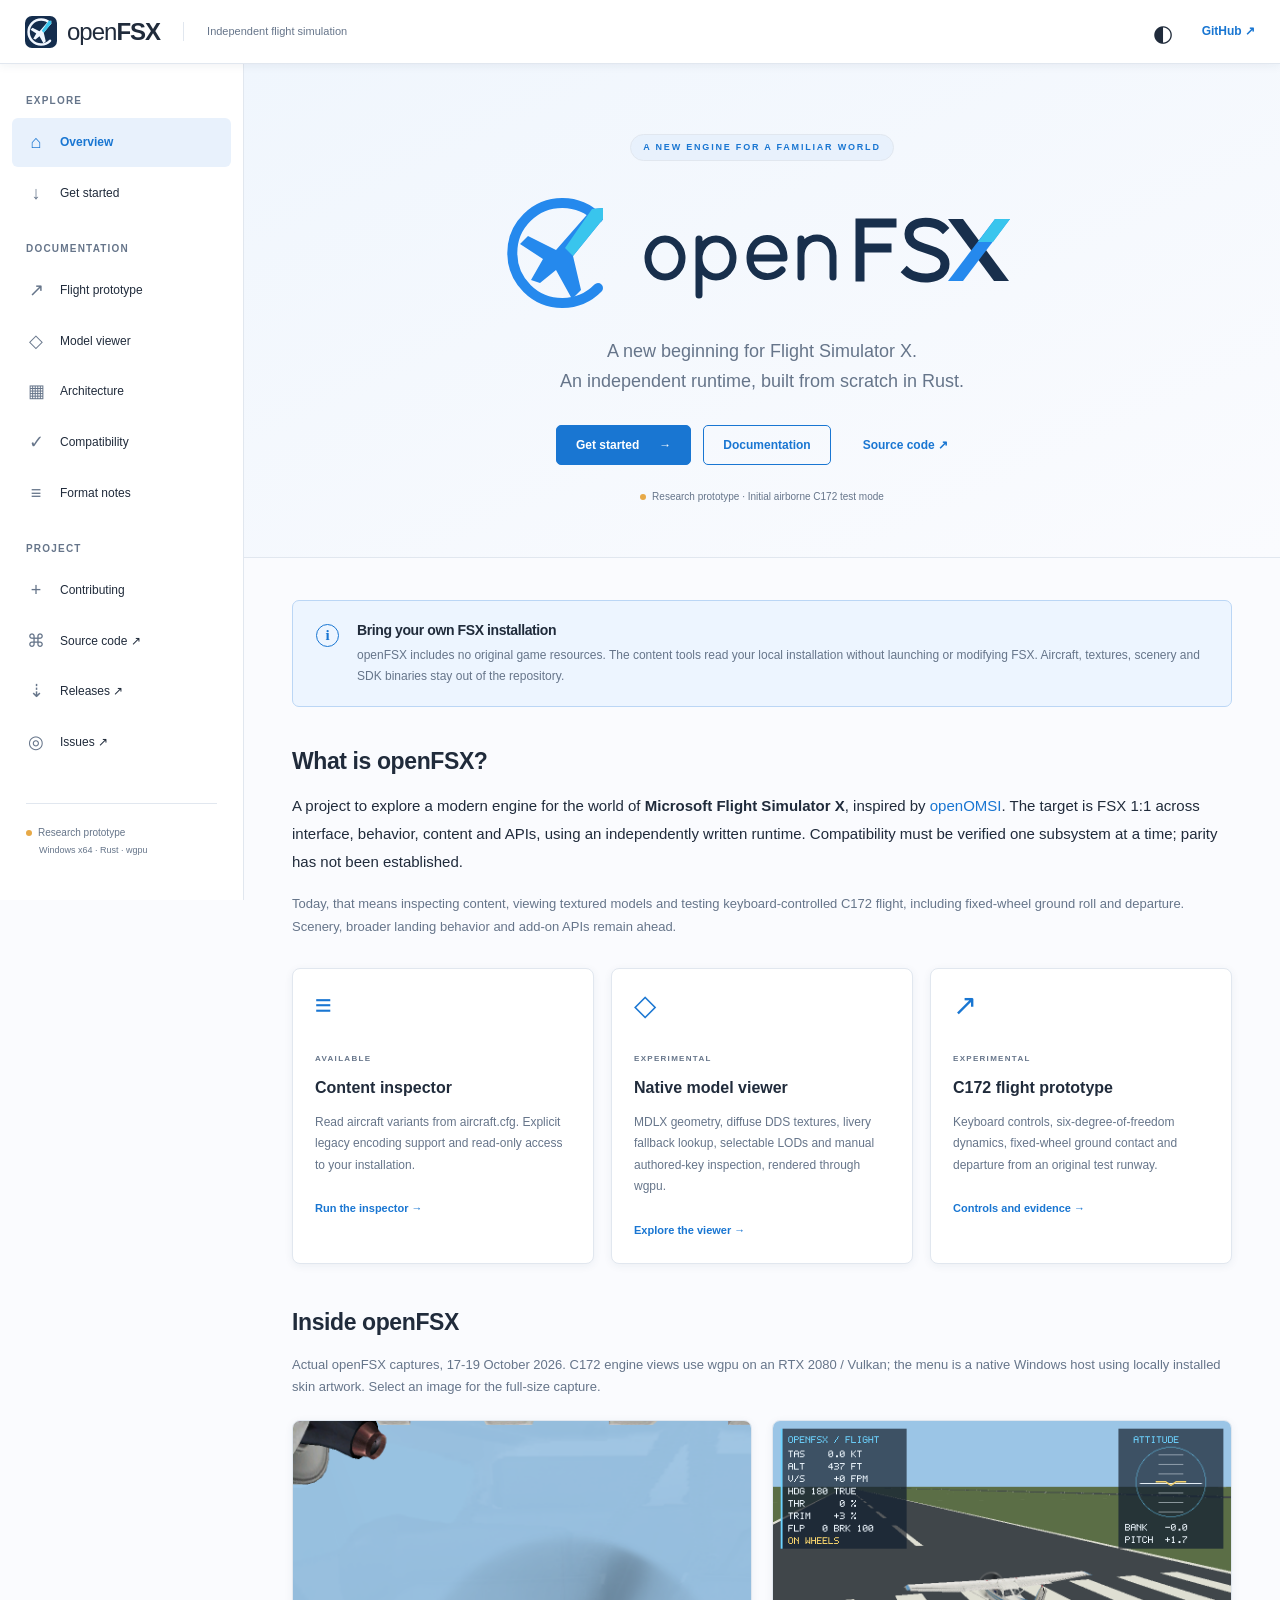
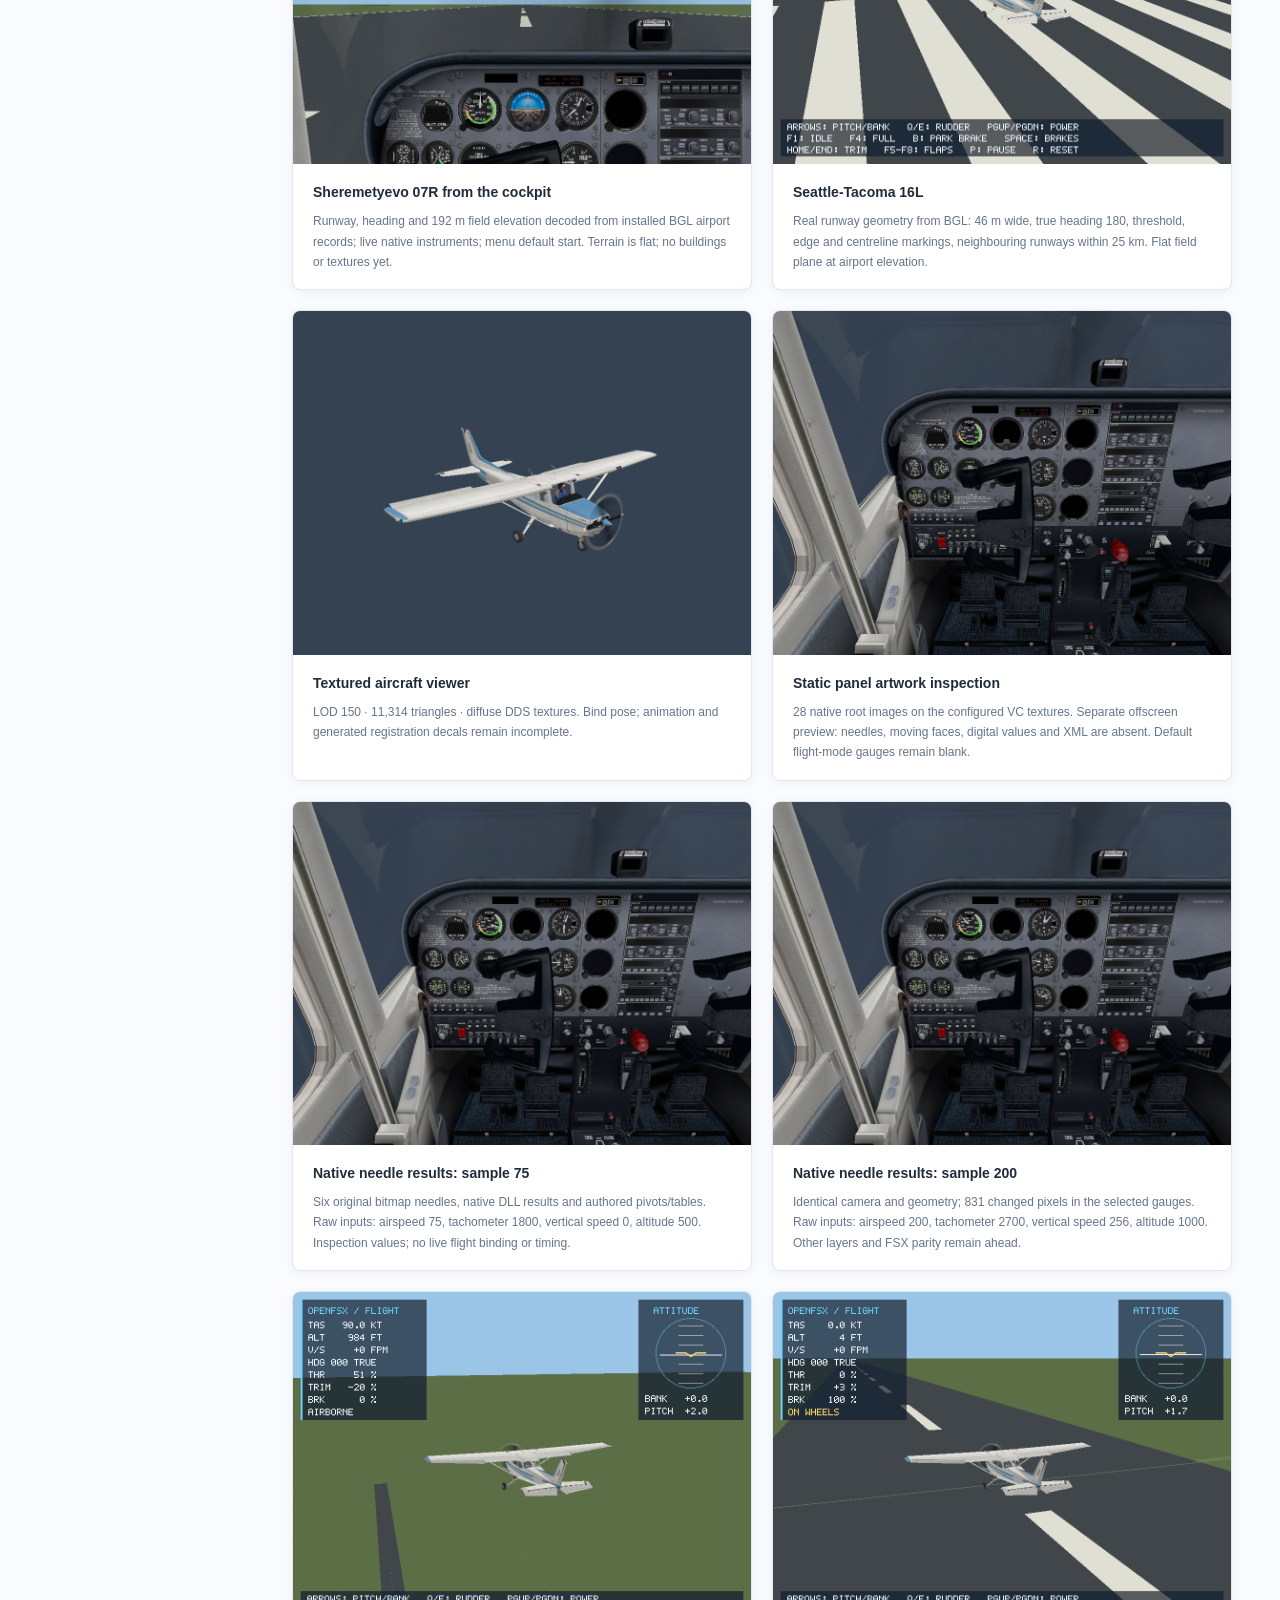
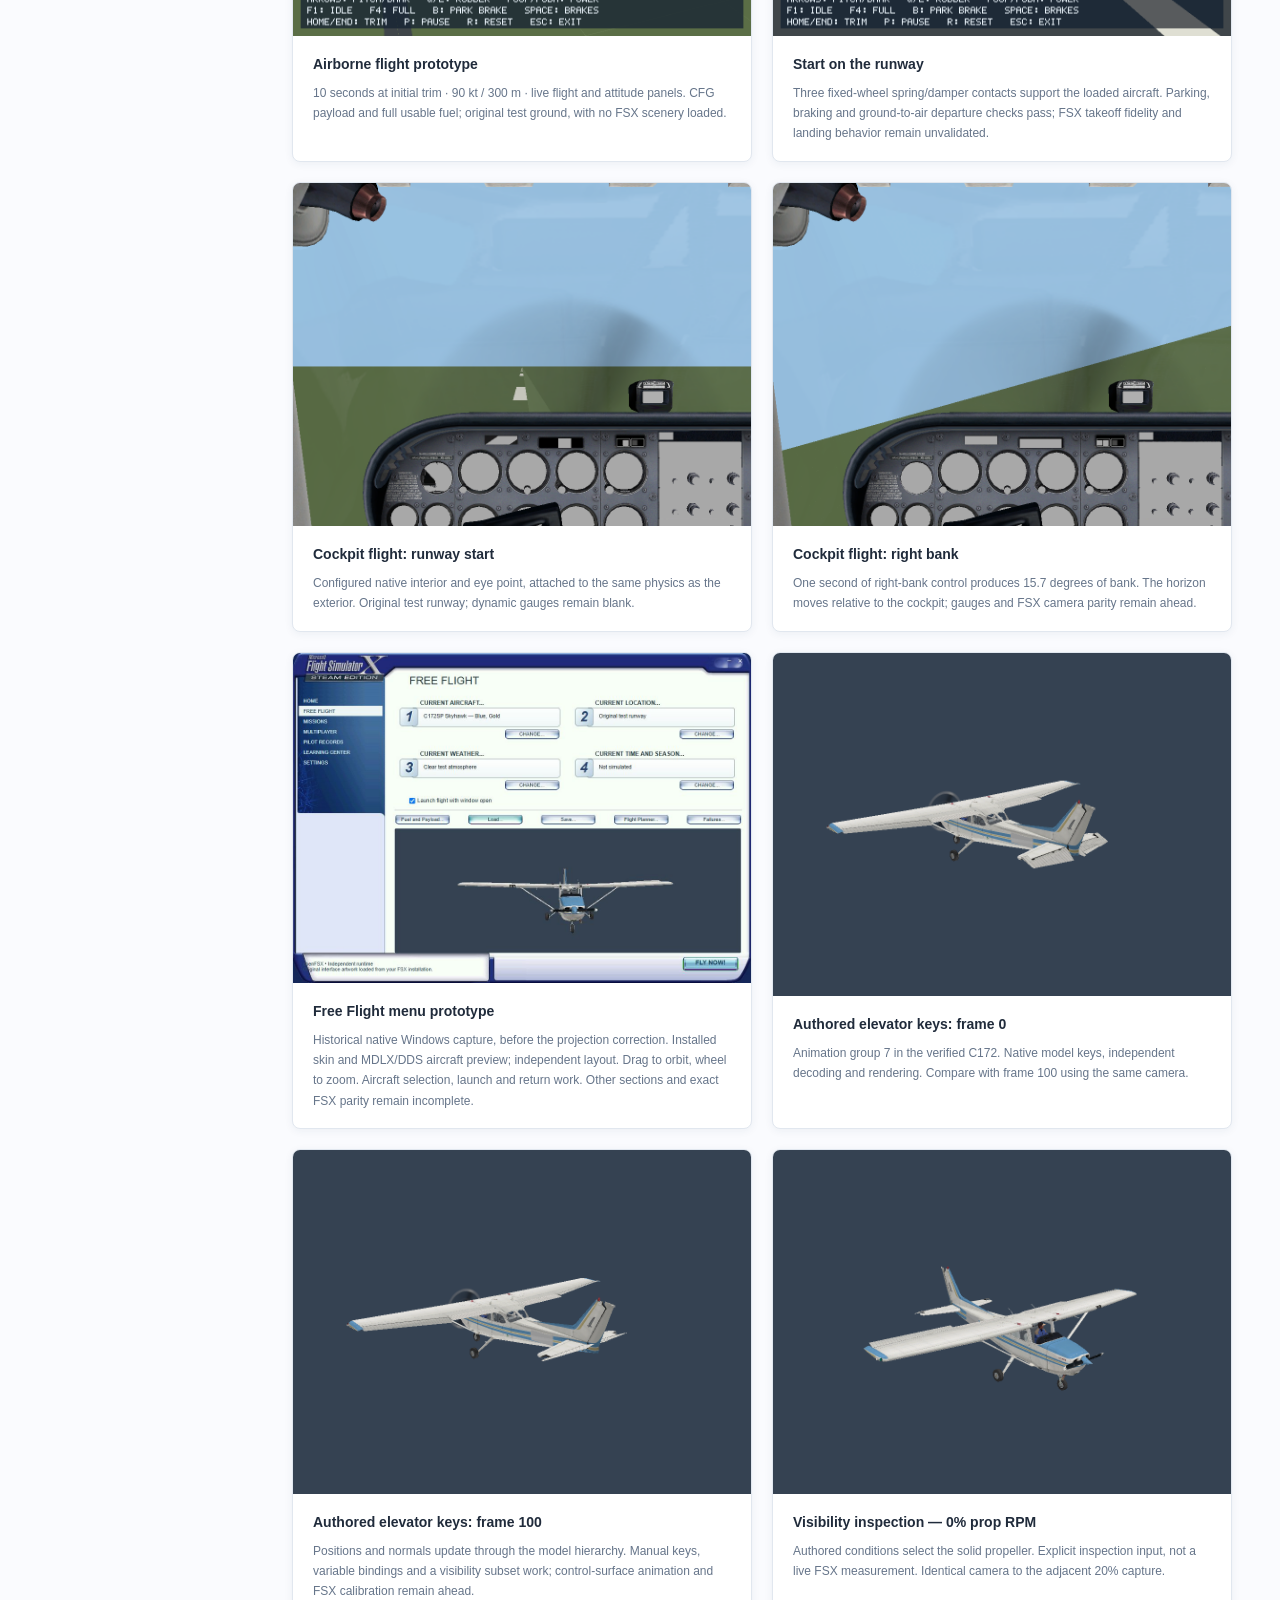
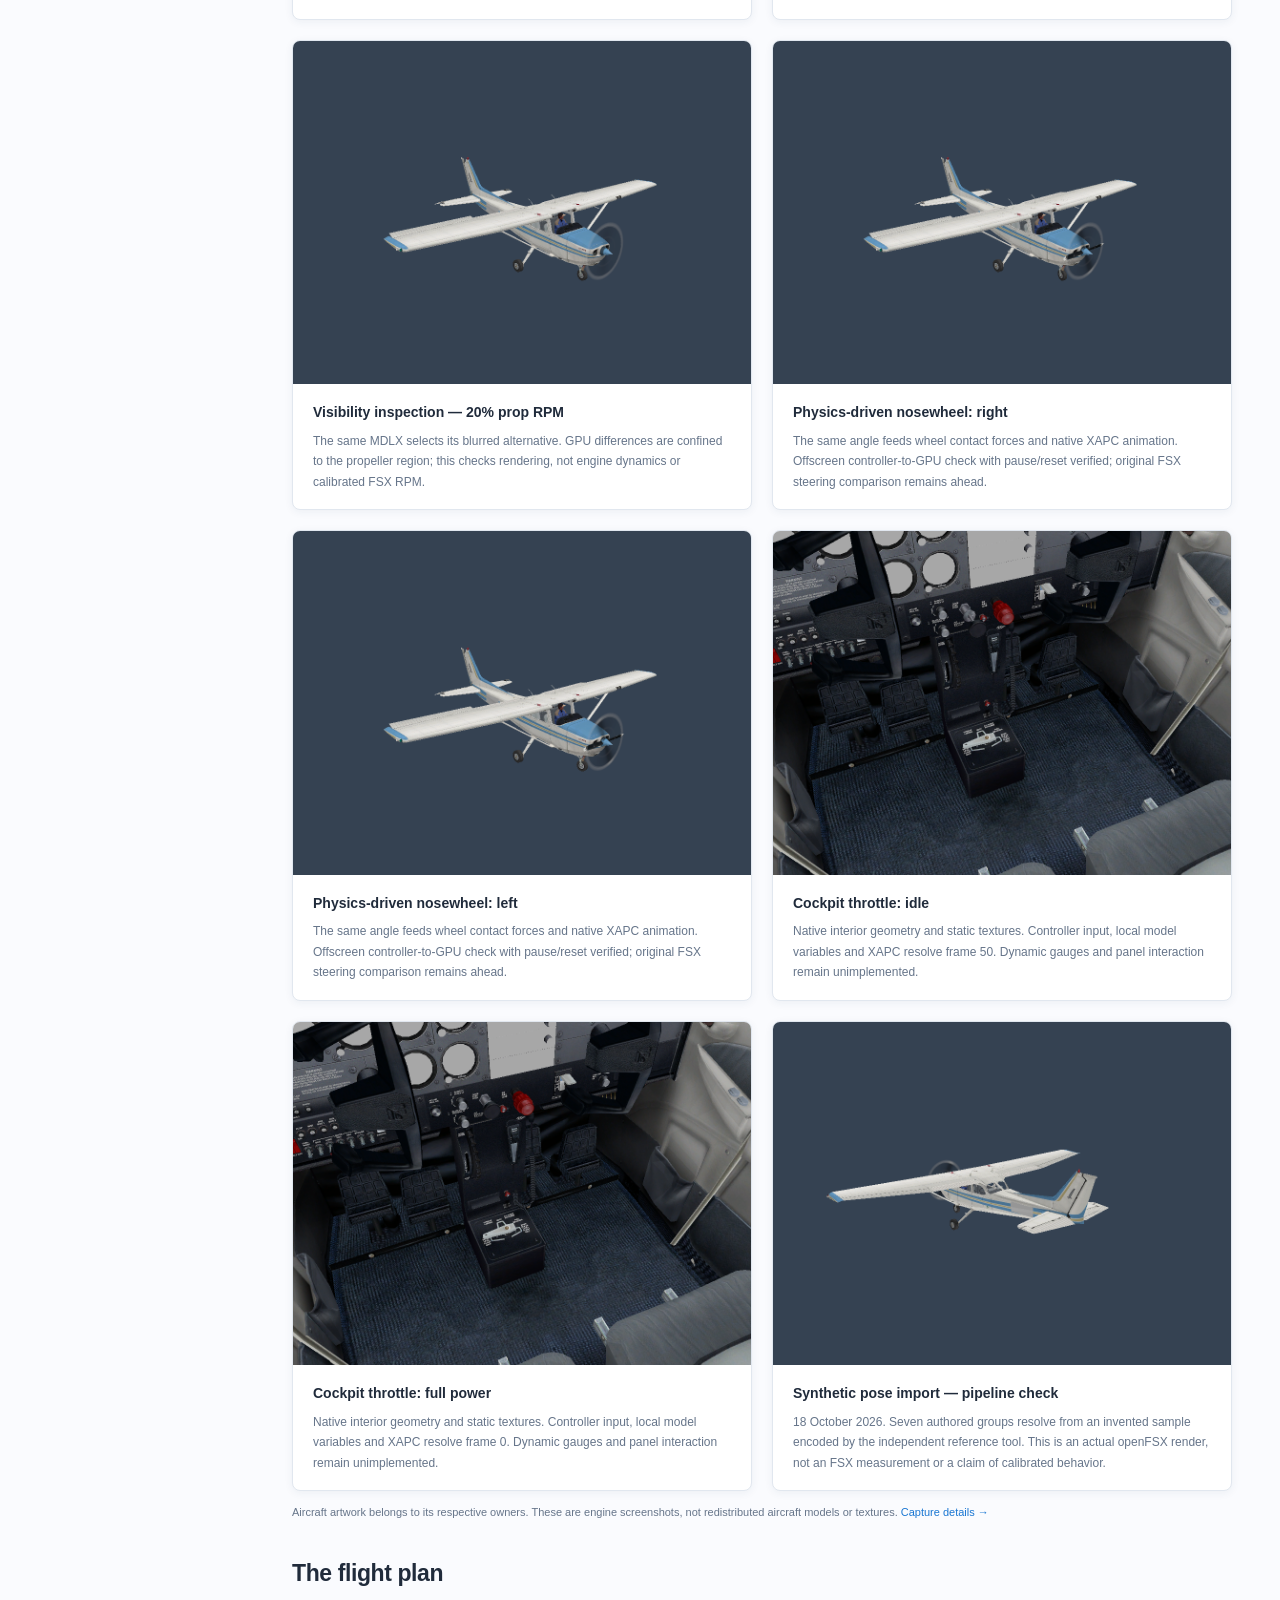
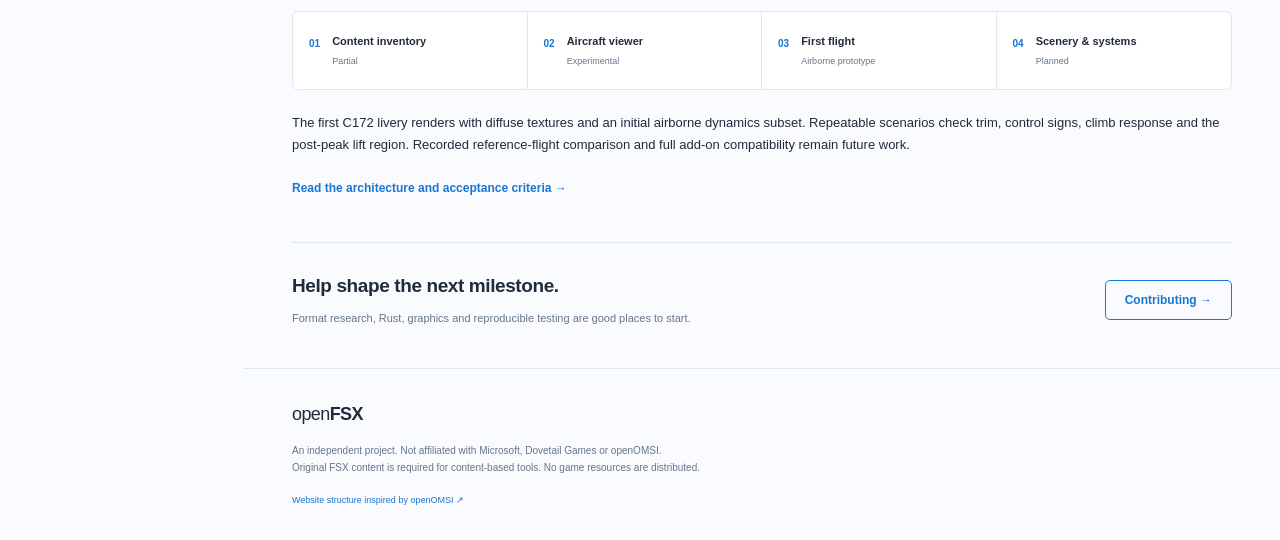
==== site/index.html @ 7a838d12 "Add real-airport start screenshots to the site Co-Authored-By: Claude Opus 5.5 <noreply@anthropic.co" ====
<!doctype html>
<html lang="en">
<head>
  <meta charset="utf-8">
  <meta name="viewport" content="width=device-width,initial-scale=1">
  <meta name="description" content="openFSX: an independent experimental runtime for Flight Simulator X content. Explore the tools, architecture and verified compatibility.">
  <meta name="color-scheme" content="light dark">
  <meta name="theme-color" content="#1976d2">
  <title>openFSX</title>
  <link rel="icon" href="favicon.svg" type="image/svg+xml">
  <link rel="stylesheet" href="styles.css">
  <script src="docs.js" defer></script>
  <script src="app.js" defer></script>
</head>
<body>
<a class="skip" href="#main">Skip to content</a>
<header class="appbar">
  <button class="icon-button menu-button" id="menu-button" type="button" aria-label="Open navigation" aria-controls="drawer" aria-expanded="false">☰</button>
  <a class="brand" href="#/" aria-label="openFSX home"><img src="favicon.svg" width="32" height="32" alt="">open<strong>FSX</strong></a>
  <span class="header-note">Independent flight simulation</span>
  <div class="header-actions"><button class="icon-button" type="button" id="theme-button" aria-label="Theme: system. Activate to change." title="Change theme">◐</button><a class="header-source" href="https://github.com/openFSX-project/openFSX">GitHub ↗</a></div>
</header>
<nav class="drawer" id="drawer" aria-label="Project navigation">
  <p class="nav-label">Explore</p>
  <a href="#/" data-route="/"><span aria-hidden="true">⌂</span>Overview</a>
  <a href="#/download" data-route="/download"><span aria-hidden="true">↓</span>Get started</a>
  <p class="nav-label">Documentation</p>
  <a href="#/docs/FLIGHT" data-route="/docs/FLIGHT"><span aria-hidden="true">↗</span>Flight prototype</a>
  <a href="#/docs/VIEWER" data-route="/docs/VIEWER"><span aria-hidden="true">◇</span>Model viewer</a>
  <a href="#/docs/ARCHITECTURE" data-route="/docs/ARCHITECTURE"><span aria-hidden="true">▦</span>Architecture</a>
  <a href="#/docs/COMPATIBILITY" data-route="/docs/COMPATIBILITY"><span aria-hidden="true">✓</span>Compatibility</a>
  <a href="#/docs/FORMATS" data-route="/docs/FORMATS"><span aria-hidden="true">≡</span>Format notes</a>
  <p class="nav-label">Project</p>
  <a href="#/docs/CONTRIBUTING" data-route="/docs/CONTRIBUTING"><span aria-hidden="true">+</span>Contributing</a>
  <a href="https://github.com/openFSX-project/openFSX"><span aria-hidden="true">⌘</span>Source code ↗</a>
  <a href="https://github.com/openFSX-project/openFSX/releases"><span aria-hidden="true">⇣</span>Releases ↗</a>
  <a href="https://github.com/openFSX-project/openFSX/issues"><span aria-hidden="true">◎</span>Issues ↗</a>
  <div class="nav-bottom"><span class="status-dot"></span>Research prototype<br><small>Windows x64 · Rust · wgpu</small></div>
</nav>
<button class="scrim" id="scrim" type="button" aria-label="Close navigation" hidden></button>
<main id="main" tabindex="-1">
  <section class="route" id="overview" data-page="/">
    <div class="hero">
      <span class="pill">A NEW ENGINE FOR A FAMILIAR WORLD</span>
      <h1 class="hero-logo" aria-label="openFSX"><img class="logo-light" src="assets/brand/openfsx-light.svg" width="528" height="128" alt=""><img class="logo-dark" src="assets/brand/openfsx-dark.svg" width="528" height="128" alt=""></h1>
      <p>A new beginning for Flight Simulator X.<br>An independent runtime, built from scratch in Rust.</p>
      <div class="hero-actions"><a class="button" href="#/download">Get started <span aria-hidden="true">→</span></a><a class="button outlined" href="#/docs/ARCHITECTURE">Documentation</a><a class="button text-button" href="https://github.com/openFSX-project/openFSX">Source code ↗</a></div>
      <div class="hero-status"><span class="status-dot"></span>Research prototype · Initial airborne C172 test mode</div>
    </div>
    <div class="content">
      <aside class="notice"><span class="notice-icon" aria-hidden="true">i</span><div><h2>Bring your own FSX installation</h2><p>openFSX includes no original game resources. The content tools read your local installation without launching or modifying FSX. Aircraft, textures, scenery and SDK binaries stay out of the repository.</p></div></aside>
      <h2 class="section-title">What is openFSX?</h2>
      <p class="lead">A project to explore a modern engine for the world of <strong>Microsoft Flight Simulator X</strong>, inspired by <a href="https://github.com/openOMSI-org/openOMSI">openOMSI</a>. The target is FSX 1:1 across interface, behavior, content and APIs, using an independently written runtime. Compatibility must be verified one subsystem at a time; parity has not been established.</p>
      <p class="muted">Today, that means inspecting content, viewing textured models and testing keyboard-controlled C172 flight, including fixed-wheel ground roll and departure. Scenery, broader landing behavior and add-on APIs remain ahead.</p>
      <div class="feature-grid">
        <article class="card"><span class="feature-icon" aria-hidden="true">≡</span><span class="label">AVAILABLE</span><h3>Content inspector</h3><p>Read aircraft variants from aircraft.cfg. Explicit legacy encoding support and read-only access to your installation.</p><a href="#/download">Run the inspector →</a></article>
        <article class="card"><span class="feature-icon" aria-hidden="true">◇</span><span class="label">EXPERIMENTAL</span><h3>Native model viewer</h3><p>MDLX geometry, diffuse DDS textures, livery fallback lookup, selectable LODs and manual authored-key inspection, rendered through wgpu.</p><a href="#/docs/VIEWER">Explore the viewer →</a></article>
        <article class="card"><span class="feature-icon" aria-hidden="true">↗</span><span class="label">EXPERIMENTAL</span><h3>C172 flight prototype</h3><p>Keyboard controls, six-degree-of-freedom dynamics, fixed-wheel ground contact and departure from an original test runway.</p><a href="#/docs/FLIGHT">Controls and evidence →</a></article>
      </div>
      <section class="screenshots" aria-labelledby="screenshots-title">
        <h2 class="section-title" id="screenshots-title">Inside openFSX</h2>
        <p class="muted">Actual openFSX captures, 17-19 October 2026. C172 engine views use wgpu on an RTX 2080 / Vulkan; the menu is a native Windows host using locally installed skin artwork. Select an image for the full-size capture.</p>
        <div class="screenshot-grid">
          <figure><a href="assets/screenshots/uuee-cockpit.png" target="_blank" rel="noopener" aria-label="Open full-size Sheremetyevo cockpit start"><img src="assets/screenshots/uuee-cockpit.png" width="960" height="720" loading="lazy" decoding="async" alt="C172 virtual cockpit with live airspeed, attitude and altimeter instruments, lined up on Sheremetyevo runway 07R decoded from the installed scenery."></a><figcaption><strong>Sheremetyevo 07R from the cockpit</strong><span>Runway, heading and 192 m field elevation decoded from installed BGL airport records; live native instruments; menu default start. Terrain is flat; no buildings or textures yet.</span></figcaption></figure>
          <figure><a href="assets/screenshots/ksea-runway.png" target="_blank" rel="noopener" aria-label="Open full-size Seattle-Tacoma runway start"><img src="assets/screenshots/ksea-runway.png" width="960" height="720" loading="lazy" decoding="async" alt="C172 on the threshold of Seattle-Tacoma runway 16L with threshold bars, centreline and the parallel runway, flight panel showing heading 180."></a><figcaption><strong>Seattle-Tacoma 16L</strong><span>Real runway geometry from BGL: 46 m wide, true heading 180, threshold, edge and centreline markings, neighbouring runways within 25 km. Flat field plane at airport elevation.</span></figcaption></figure>
          <figure><a href="assets/screenshots/c172-viewer.png" target="_blank" rel="noopener" aria-label="Open full-size C172 model viewer screenshot"><img src="assets/screenshots/c172-viewer.png" width="960" height="720" loading="lazy" decoding="async" alt="Blue and gold C172 viewed from a front quarter against the openFSX model viewer's slate background."></a><figcaption><strong>Textured aircraft viewer</strong><span>LOD 150 · 11,314 triangles · diffuse DDS textures. Bind pose; animation and generated registration decals remain incomplete.</span></figcaption></figure>
          <figure><a href="assets/screenshots/c172-panel-static-artwork.png" target="_blank" rel="noopener" aria-label="Open full-size static C172 panel artwork inspection"><img src="assets/screenshots/c172-panel-static-artwork.png" width="960" height="720" loading="lazy" decoding="async" alt="C172 interior with native instrument scales and radio artwork rendered by openFSX; needles, moving faces and digital values are absent."></a><figcaption><strong>Static panel artwork inspection</strong><span>28 native root images on the configured VC textures. Separate offscreen preview: needles, moving faces, digital values and XML are absent. Default flight-mode gauges remain blank.</span></figcaption></figure>
          <figure><a href="assets/screenshots/c172-native-needle-75.png" target="_blank" rel="noopener" aria-label="Open full-size native needle sample 75"><img src="assets/screenshots/c172-native-needle-75.png" width="960" height="720" loading="lazy" decoding="async" alt="C172 instrument needles rendered from recorded native callback results, with raw airspeed input 75 and altimeter input 500."></a><figcaption><strong>Native needle results: sample 75</strong><span>Six original bitmap needles, native DLL results and authored pivots/tables. Raw inputs: airspeed 75, tachometer 1800, vertical speed 0, altitude 500. Inspection values; no live flight binding or timing.</span></figcaption></figure>
          <figure><a href="assets/screenshots/c172-native-needle-200.png" target="_blank" rel="noopener" aria-label="Open full-size native needle sample 200"><img src="assets/screenshots/c172-native-needle-200.png" width="960" height="720" loading="lazy" decoding="async" alt="The same C172 camera with needles changed by native callback results, using raw airspeed input 200 and altimeter input 1000."></a><figcaption><strong>Native needle results: sample 200</strong><span>Identical camera and geometry; 831 changed pixels in the selected gauges. Raw inputs: airspeed 200, tachometer 2700, vertical speed 256, altitude 1000. Other layers and FSX parity remain ahead.</span></figcaption></figure>
          <figure><a href="assets/screenshots/c172-flight.png" target="_blank" rel="noopener" aria-label="Open full-size C172 airborne prototype screenshot"><img src="assets/screenshots/c172-flight.png" width="960" height="720" loading="lazy" decoding="async" alt="C172 above the openFSX test runway with live speed, height, vertical speed and attitude panels drawn by the engine."></a><figcaption><strong>Airborne flight prototype</strong><span>10 seconds at initial trim · 90 kt / 300 m · live flight and attitude panels. CFG payload and full usable fuel; original test ground, with no FSX scenery loaded.</span></figcaption></figure>
          <figure><a href="assets/screenshots/c172-ground.png" target="_blank" rel="noopener" aria-label="Open full-size C172 runway-start screenshot"><img src="assets/screenshots/c172-ground.png" width="960" height="720" loading="lazy" decoding="async" alt="C172 resting on the original openFSX test runway, with ON WHEELS status, zero throttle and full brakes on the live panel."></a><figcaption><strong>Start on the runway</strong><span>Three fixed-wheel spring/damper contacts support the loaded aircraft. Parking, braking and ground-to-air departure checks pass; FSX takeoff fidelity and landing behavior remain unvalidated.</span></figcaption></figure>
          <figure><a href="assets/screenshots/c172-cockpit-ground.png" target="_blank" rel="noopener" aria-label="Open full-size cockpit flight: runway start"><img src="assets/screenshots/c172-cockpit-ground.png" width="960" height="720" loading="lazy" decoding="async" alt="C172 cockpit rendered by openFSX with blank gauges and the original test world visible through the windshield, cockpit flight: runway start."></a><figcaption><strong>Cockpit flight: runway start</strong><span>Configured native interior and eye point, attached to the same physics as the exterior. Original test runway; dynamic gauges remain blank.</span></figcaption></figure>
          <figure><a href="assets/screenshots/c172-cockpit-bank-right.png" target="_blank" rel="noopener" aria-label="Open full-size cockpit flight: right bank"><img src="assets/screenshots/c172-cockpit-bank-right.png" width="960" height="720" loading="lazy" decoding="async" alt="C172 cockpit rendered by openFSX with blank gauges and the original test world visible through the windshield, cockpit flight: right bank."></a><figcaption><strong>Cockpit flight: right bank</strong><span>One second of right-bank control produces 15.7 degrees of bank. The horizon moves relative to the cockpit; gauges and FSX camera parity remain ahead.</span></figcaption></figure>
          <figure><a href="assets/screenshots/free-flight-menu.png" target="_blank" rel="noopener" aria-label="Open full-size Free Flight menu screenshot"><img src="assets/screenshots/free-flight-menu.png" width="1024" height="738" loading="lazy" decoding="async" alt="Independent openFSX Free Flight menu using the installed FSX skin, with the C172 selected and FLY NOW button."></a><figcaption><strong>Free Flight menu prototype</strong><span>Historical native Windows capture, before the projection correction. Installed skin and MDLX/DDS aircraft preview; independent layout. Drag to orbit, wheel to zoom. Aircraft selection, launch and return work. Other sections and exact FSX parity remain incomplete.</span></figcaption></figure>
          <figure><a href="assets/screenshots/c172-elevator-0.png" target="_blank" rel="noopener" aria-label="Open full-size elevator animation frame zero"><img src="assets/screenshots/c172-elevator-0.png" width="960" height="720" loading="lazy" decoding="async" alt="C172 from the rear with its elevator at authored animation frame zero."></a><figcaption><strong>Authored elevator keys: frame 0</strong><span>Animation group 7 in the verified C172. Native model keys, independent decoding and rendering. Compare with frame 100 using the same camera.</span></figcaption></figure>
          <figure><a href="assets/screenshots/c172-elevator-100.png" target="_blank" rel="noopener" aria-label="Open full-size elevator animation frame one hundred"><img src="assets/screenshots/c172-elevator-100.png" width="960" height="720" loading="lazy" decoding="async" alt="The same rear camera with the C172 elevator at authored animation frame one hundred."></a><figcaption><strong>Authored elevator keys: frame 100</strong><span>Positions and normals update through the model hierarchy. Manual keys, variable bindings and a visibility subset work; control-surface animation and FSX calibration remain ahead.</span></figcaption></figure>
          <figure><a href="assets/screenshots/c172-visibility-stopped.png" target="_blank" rel="noopener" aria-label="Open full-size stopped propeller visibility inspection"><img src="assets/screenshots/c172-visibility-stopped.png" width="960" height="720" loading="lazy" decoding="async" alt="C172 native visibility inspection at explicit zero propeller RPM percent, showing the solid propeller blades."></a><figcaption><strong>Visibility inspection — 0% prop RPM</strong><span>Authored conditions select the solid propeller. Explicit inspection input, not a live FSX measurement. Identical camera to the adjacent 20% capture.</span></figcaption></figure>
          <figure><a href="assets/screenshots/c172-visibility-fast.png" target="_blank" rel="noopener" aria-label="Open full-size blurred propeller visibility inspection"><img src="assets/screenshots/c172-visibility-fast.png" width="960" height="720" loading="lazy" decoding="async" alt="C172 native visibility inspection at explicit 20 percent propeller RPM, showing the selected blurred propeller alternative."></a><figcaption><strong>Visibility inspection — 20% prop RPM</strong><span>The same MDLX selects its blurred alternative. GPU differences are confined to the propeller region; this checks rendering, not engine dynamics or calibrated FSX RPM.</span></figcaption></figure>
          <figure><a href="assets/screenshots/c172-flight-steer-right.png" target="_blank" rel="noopener" aria-label="Open full-size physics-driven C172 nose wheel turning right"><img src="assets/screenshots/c172-flight-steer-right.png" width="960" height="720" loading="lazy" decoding="async" alt="C172 nose wheel turning right from the shared flight controller, physical steering angle and native model animation."></a><figcaption><strong>Physics-driven nosewheel: right</strong><span>The same angle feeds wheel contact forces and native XAPC animation. Offscreen controller-to-GPU check with pause/reset verified; original FSX steering comparison remains ahead.</span></figcaption></figure>
          <figure><a href="assets/screenshots/c172-flight-steer-left.png" target="_blank" rel="noopener" aria-label="Open full-size physics-driven C172 nose wheel turning left"><img src="assets/screenshots/c172-flight-steer-left.png" width="960" height="720" loading="lazy" decoding="async" alt="C172 nose wheel turning left from the shared flight controller, physical steering angle and native model animation."></a><figcaption><strong>Physics-driven nosewheel: left</strong><span>The same angle feeds wheel contact forces and native XAPC animation. Offscreen controller-to-GPU check with pause/reset verified; original FSX steering comparison remains ahead.</span></figcaption></figure>
          <figure><a href="assets/screenshots/c172-cockpit-throttle-idle.png" target="_blank" rel="noopener" aria-label="Open full-size native C172 cockpit throttle at idle"><img src="assets/screenshots/c172-cockpit-throttle-idle.png" width="960" height="720" loading="lazy" decoding="async" alt="C172 cockpit geometry rendered by openFSX with the throttle at idle; instrument surfaces are blank."></a><figcaption><strong>Cockpit throttle: idle</strong><span>Native interior geometry and static textures. Controller input, local model variables and XAPC resolve frame 50. Dynamic gauges and panel interaction remain unimplemented.</span></figcaption></figure>
          <figure><a href="assets/screenshots/c172-cockpit-throttle-full-power.png" target="_blank" rel="noopener" aria-label="Open full-size native C172 cockpit throttle at full power"><img src="assets/screenshots/c172-cockpit-throttle-full-power.png" width="960" height="720" loading="lazy" decoding="async" alt="C172 cockpit geometry rendered by openFSX with the throttle at full power; instrument surfaces are blank."></a><figcaption><strong>Cockpit throttle: full power</strong><span>Native interior geometry and static textures. Controller input, local model variables and XAPC resolve frame 0. Dynamic gauges and panel interaction remain unimplemented.</span></figcaption></figure>
          <figure><a href="assets/screenshots/c172-reference-synthetic.png" target="_blank" rel="noopener" aria-label="Open full-size synthetic pose-import pipeline screenshot"><img src="assets/screenshots/c172-reference-synthetic.png" width="960" height="720" loading="lazy" decoding="async" alt="C172 rendered by openFSX with seven animation groups driven by an explicitly synthetic protocol sample."></a><figcaption><strong>Synthetic pose import — pipeline check</strong><span>18 October 2026. Seven authored groups resolve from an invented sample encoded by the independent reference tool. This is an actual openFSX render, not an FSX measurement or a claim of calibrated behavior.</span></figcaption></figure>
        </div>
        <p class="screenshot-credit">Aircraft artwork belongs to its respective owners. These are engine screenshots, not redistributed aircraft models or textures. <a href="https://github.com/openFSX-project/openFSX/tree/main/site/assets/screenshots">Capture details →</a></p>
      </section>
      <h2 class="section-title">The flight plan</h2>
      <div class="milestones"><div><b>01</b><span>Content inventory<small>Partial</small></span></div><div><b>02</b><span>Aircraft viewer<small>Experimental</small></span></div><div><b>03</b><span>First flight<small>Airborne prototype</small></span></div><div><b>04</b><span>Scenery &amp; systems<small>Planned</small></span></div></div>
      <p>The first C172 livery renders with diffuse textures and an initial airborne dynamics subset. Repeatable scenarios check trim, control signs, climb response and the post-peak lift region. Recorded reference-flight comparison and full add-on compatibility remain future work.</p>
      <a class="inline-link" href="#/docs/ARCHITECTURE">Read the architecture and acceptance criteria →</a>
      <div class="contribute-banner"><div><h2>Help shape the next milestone.</h2><p>Format research, Rust, graphics and reproducible testing are good places to start.</p></div><a class="button outlined" href="#/docs/CONTRIBUTING">Contributing →</a></div>
    </div>
  </section>
  <section class="route content" id="download" data-page="/download" hidden>
    <p class="breadcrumb">openFSX / Get started</p><h1>Get started</h1><p class="lead">Build the research tools from source.</p>
    <aside class="notice"><span class="notice-icon" aria-hidden="true">i</span><div><h2>No packaged simulator release yet</h2><p>Build the content tools, textured viewer and initial airborne flight mode from source with stable Rust and the Windows MSVC C++ build tools. Flight behavior is not validated against recorded FSX trajectories.</p></div></aside>
    <h2>1. Get the source</h2><pre><code>git clone https://github.com/openFSX-project/openFSX.git
cd openFSX</code></pre>
    <h2>2. Inspect your installation</h2><p>Replace the path with your own FSX folder. Use Windows-1252 only for files in that code page; omit the flag for ASCII/UTF-8.</p><pre><code>cargo run -- inspect "D:/Games/FSX" --windows-1252</code></pre>
    <h2>3. Open a model</h2><p>The native viewer requires current Vulkan or DirectX 12 drivers. This example selects the Blue/Gold C172 livery from your own installation.</p><pre><code>cargo run -p fsx-app --features viewer --bin openfsx-viewer -- "D:/Games/FSX/SimObjects/Airplanes/C172/model/cessna172sp.mdl" --lod 150 --texture-dir "D:/Games/FSX/SimObjects/Airplanes/C172/texture.1"</code></pre>
    <p>Drag to orbit, scroll to zoom, use arrow keys to rotate, press <kbd>R</kbd> to reset and <kbd>Esc</kbd> to close.</p>
    <p><a href="#/docs/VIEWER">Viewer controls and limitations →</a></p>
    <h2>4. Try the airborne prototype</h2><p>This mode takes an aircraft folder and resolves its model, livery and legacy AIR data. It starts at 90 kt and 300 m above a flat test surface.</p><pre><code>cargo run -p fsx-app --features viewer --bin openfsx-viewer -- "D:/Games/FSX/SimObjects/Airplanes/C172" --fly --variant 0 --windows-1252 --lod 150</code></pre>
    <p>Down/Up: pull/push · Left/Right: bank · Q/E: rudder · Page Up/Down: throttle · P: pause · R: reset. See the <a href="#/docs/FLIGHT">flight guide</a> for trim controls, tests and limitations.</p>
    <h2>5. Start on the test runway</h2><p>Add --ground to begin with fixed-wheel suspension settled and the parking brake applied.</p><pre><code>cargo run -p fsx-app --features viewer --bin openfsx-viewer -- "D:/Games/FSX/SimObjects/Airplanes/C172" --fly --ground --windows-1252 --lod 150</code></pre>
    <p>B: toggle parking brake · F4/F1: full/idle power · Space: hold wheel brakes · Q/E: rudder and nosewheel steering. R restores the selected start. Departure is experimental; sustained control and landing performance are not validated. Read the <a href="#/docs/FLIGHT">ground subset and observed results</a>.</p>
    <h2>6. Open the FSX-style menu</h2><p>Windows requires WebView2. The prototype reads your installed UI skin and aircraft resources. Its live 3D preview uses the shared renderer; drag to orbit and use the wheel to zoom. Select an aircraft and use FLY NOW! to start the experimental runway mode; Esc returns to the menu. Other sections remain unimplemented. Add --debug-hud to a direct flight command for experimental telemetry.</p><pre><code>cargo run -p fsx-app --features viewer --bin openfsx-viewer -- "D:/Games/FSX" --menu</code></pre>
    <h2>Verify a change</h2><pre><code>cargo test --workspace --locked
cargo fmt --all --check
cargo build --locked -p fsx-app --features viewer --bin openfsx-viewer
node scripts/build-site.mjs --check</code></pre>
    <p>Tests use original synthetic data. Your FSX files remain local and must not be committed.</p>
  </section>
  <article class="route content documentation" id="documentation" hidden></article>
  <section class="route content" id="not-found" hidden><h1>Page not found</h1><p>This documentation route does not exist.</p><a class="button" href="#/">Return to overview</a></section>
  <noscript><div class="content notice"><p>Enable JavaScript for documentation navigation and theme controls. You can also <a href="https://github.com/openFSX-project/openFSX/tree/main/docs">read the documentation on GitHub</a>.</p></div></noscript>
  <footer><span class="footer-brand">open<strong>FSX</strong></span><p>An independent project. Not affiliated with Microsoft, Dovetail Games or openOMSI.<br>Original FSX content is required for content-based tools. No game resources are distributed.</p><a href="https://openomsi.org">Website structure inspired by openOMSI ↗</a></footer>
</main>
<div class="toast" id="toast" role="status" hidden></div>
</body>
</html>
---- site/styles.css ----
:root{font-family:Inter,"Segoe UI",Arial,sans-serif;font-size:15px;line-height:1.7;color-scheme:light;--bg:#fafbfe;--surface:#fff;--text:#202b3b;--muted:#66758a;--line:#e1e7ef;--accent:#1976d2;--accent-bg:#e8f1fc;--hero:#f0f6fd;--notice:#edf5ff;--code:#f0f3f8;--shadow:0 2px 9px #203a5910}*{box-sizing:border-box}body{margin:0;background:var(--bg);color:var(--text)}[hidden]{display:none!important}a{color:var(--accent);text-decoration:none}a:hover{text-decoration:underline}button,a{-webkit-tap-highlight-color:transparent}button{font:inherit;cursor:pointer}a:focus-visible,button:focus-visible{outline:3px solid #61b1ff;outline-offset:4px}main:focus{outline:none}.appbar{height:64px;position:fixed;z-index:30;inset:0 0 auto;background:var(--surface);border-bottom:1px solid var(--line);display:flex;align-items:center;gap:23px;padding:0 25px;box-shadow:var(--shadow)}.brand{display:flex;align-items:center;color:var(--text);font-size:24px;letter-spacing:-1px;line-height:1;gap:0}.brand:hover{text-decoration:none}.brand img{margin-right:10px}.brand strong{font-weight:750}.header-note{border-left:1px solid var(--line);padding-left:23px;font-size:11px;color:var(--muted)}.header-actions{margin-left:auto;display:flex;align-items:center;gap:20px}.icon-button{border:0;background:transparent;color:var(--text);border-radius:50%;width:38px;height:38px;font-size:23px}.icon-button:hover{background:var(--accent-bg)}.header-source{font-size:12px;font-weight:600}.menu-button{display:none}.drawer{position:fixed;inset:64px auto 0 0;width:244px;background:var(--surface);border-right:1px solid var(--line);overflow-y:auto;padding:20px 12px;z-index:25;display:flex;flex-direction:column}.nav-label{font-size:10px;letter-spacing:1.2px;text-transform:uppercase;color:var(--muted);margin:22px 14px 8px;font-weight:650}.nav-label:first-child{margin-top:8px}.drawer>a{display:flex;align-items:center;gap:14px;color:var(--text);padding:9px 14px;font-size:12px;border-radius:6px;margin:1px 0}.drawer>a span{width:20px;color:var(--muted);font-size:18px;text-align:center}.drawer>a:hover{background:var(--code);text-decoration:none}.drawer>a[aria-current=page]{background:var(--accent-bg);color:var(--accent);font-weight:650}.drawer>a[aria-current=page] span{color:var(--accent)}.nav-bottom{margin:35px 14px 12px;padding-top:20px;border-top:1px solid var(--line);color:var(--muted);font-size:10px}.nav-bottom small{margin-left:13px;font-size:9px}.status-dot{display:inline-block;background:#e7a947;width:6px;height:6px;border-radius:50%;vertical-align:middle;margin-right:6px}main{margin-left:244px;padding-top:64px;min-height:100vh}.hero{padding:68px 28px 52px;text-align:center;background:linear-gradient(155deg,var(--hero),var(--bg));border-bottom:1px solid var(--line)}.pill{display:inline-block;color:var(--accent);font-size:9px;font-weight:700;letter-spacing:1.8px;background:var(--accent-bg);border:1px solid var(--line);border-radius:20px;padding:5px 12px}.hero h1{font-size:76px;letter-spacing:-5px;line-height:1.1;margin:25px 0 20px;font-weight:400}.hero h1 strong{font-weight:750}.flight-line{font-size:49px;color:var(--accent);display:inline-block;vertical-align:middle;margin-left:13px}.hero>p{font-size:18px;color:var(--muted);line-height:1.65;margin:0}.hero-actions{display:flex;justify-content:center;flex-wrap:wrap;gap:12px;margin:28px 0 23px}.button{background:var(--accent);color:white;border:1px solid var(--accent);border-radius:5px;padding:10px 19px;font-size:12px;font-weight:650;display:inline-flex;gap:20px;align-items:center;justify-content:center;line-height:1.5;transition:filter .15s}.button:hover{filter:brightness(.92);text-decoration:none}.outlined{background:transparent;color:var(--accent)}.text-button{background:transparent;border-color:transparent;color:var(--accent)}.hero-status{font-size:10px;color:var(--muted)}.content{max-width:1050px;margin:auto;padding:42px 48px 40px}.notice{display:flex;gap:18px;padding:20px 23px;border:1px solid #bbd6f5;border-radius:7px;background:var(--notice);margin:0 0 38px}.notice-icon{color:var(--accent);font-family:Georgia,serif;font-weight:bold;border:1.5px solid currentColor;width:23px;height:23px;line-height:21px;text-align:center;border-radius:50%;flex-shrink:0;margin-top:3px}.notice h2{font-size:14px;margin:0 0 5px}.notice p{margin:0;font-size:12px;color:var(--muted)}h1{font-size:36px;line-height:1.25;font-weight:650;letter-spacing:-1px;margin:6px 0 25px}h2{font-size:23px;letter-spacing:-.4px;line-height:1.4;font-weight:650;margin:35px 0 15px}h3{font-size:16px;line-height:1.4;font-weight:650;margin:14px 0 10px}p{margin:0 0 18px;font-size:13px}.section-title{margin-top:35px}.lead{font-size:15px;line-height:1.85}.muted{color:var(--muted)}.feature-grid{display:grid;grid-template-columns:repeat(3,1fr);gap:17px;margin:30px 0 42px}.card{border:1px solid var(--line);background:var(--surface);border-radius:8px;padding:22px;box-shadow:var(--shadow)}.feature-icon{display:block;font-size:29px;line-height:1;color:var(--accent);margin-bottom:23px}.label{font-size:8px;letter-spacing:1.3px;color:var(--muted);font-weight:700}.card h3{margin:9px 0 12px}.card p{font-size:12px;color:var(--muted);line-height:1.8}.card>a{font-size:11px;font-weight:650}.milestones{display:grid;grid-template-columns:repeat(4,1fr);border:1px solid var(--line);border-radius:6px;overflow:hidden;margin:22px 0;background:var(--surface)}.milestones>div{padding:20px 16px;border-right:1px solid var(--line);display:flex;gap:12px}.milestones>div:last-child{border:0}.milestones b{font-size:10px;color:var(--accent);margin-top:3px}.milestones span{font-size:11px;font-weight:600}.milestones small{display:block;font-size:9px;color:var(--muted);font-weight:400;margin-top:3px}.inline-link{font-size:12px;font-weight:650}.contribute-banner{margin-top:42px;border-top:1px solid var(--line);padding-top:30px;display:flex;align-items:center;gap:30px;justify-content:space-between}.contribute-banner h2{margin:0 0 10px;font-size:19px}.contribute-banner p{font-size:11px;color:var(--muted);margin:0}.contribute-banner .button{white-space:nowrap}.breadcrumb{font-size:10px;color:var(--muted);margin-bottom:22px}.documentation h1{margin-top:0}.documentation .table-wrap{overflow-x:auto;margin:25px 0}.documentation table{border-collapse:collapse;width:100%;font-size:12px;line-height:1.6;background:var(--surface)}th,td{text-align:left;padding:12px 15px;border:1px solid var(--line);vertical-align:top}th{background:var(--code);font-weight:600}ul,ol{padding-left:24px;font-size:13px}li{padding:4px 0}pre{position:relative;margin:20px 0 24px;background:var(--code);border:1px solid var(--line);border-radius:6px;padding:20px;overflow-x:auto;line-height:1.8;tab-size:4}code{font-family:Consolas,"Cascadia Code",monospace;font-size:12px}p code,li code,td code{background:var(--code);border-radius:3px;padding:2px 4px}pre code{font-size:11px;white-space:pre}.copy-button{position:absolute;top:6px;right:6px;background:var(--surface);border:1px solid var(--line);color:var(--muted);border-radius:4px;font-size:9px;padding:4px 8px}kbd{font-family:inherit;font-size:11px;border:1px solid var(--line);background:var(--surface);padding:2px 5px;border-radius:3px}.doc-source{border-bottom:1px solid var(--line);padding-bottom:20px;font-size:11px;margin-bottom:30px}footer{max-width:1050px;margin:0 auto;padding:30px 48px;border-top:1px solid var(--line);color:var(--muted)}.footer-brand{font-size:18px;color:var(--text);letter-spacing:-.6px}footer p{font-size:10px;margin:12px 0 9px}footer>a{font-size:9px}.scrim{position:fixed;inset:64px 0 0;background:#0006;z-index:24;border:0;border-radius:0}.toast{position:fixed;bottom:25px;left:50%;transform:translateX(-50%);background:var(--text);color:var(--surface);padding:10px 20px;font-size:12px;border-radius:5px;z-index:50}.skip{position:fixed;top:-100px;left:12px;z-index:50;background:var(--text);color:var(--surface);padding:10px}.skip:focus{top:8px}[data-theme=dark]{color-scheme:dark;--bg:#141820;--surface:#1b2029;--text:#e0e6f0;--muted:#9aa9bd;--line:#303b4a;--accent:#80bbff;--accent-bg:#20354c;--hero:#192b3f;--notice:#1a2b40;--code:#202733;--shadow:0 2px 9px #0002}[data-theme=dark] .button:not(.outlined):not(.text-button){color:#102339}[data-theme=dark] .notice{border-color:#365373}@media(min-width:1550px){.hero{padding-top:88px;padding-bottom:70px}.hero h1{font-size:88px}.content{padding-top:52px}}@media(max-width:1150px){.content{padding-left:30px;padding-right:30px}.feature-grid{gap:12px}.card{padding:18px}.milestones>div{padding:15px 10px;gap:7px}.header-note{display:none}}@media(max-width:900px){.drawer{transform:translateX(-100%);transition:transform .2s}.drawer.open{transform:translateX(0)}main{margin-left:0}.menu-button{display:block}.appbar{padding-left:15px;gap:14px}.hero{padding-top:45px}.content{max-width:850px}}@media(max-width:600px){.appbar{gap:10px;padding-right:18px}.brand{font-size:22px}.header-actions{gap:9px}.header-source{font-size:10px}.hero h1{font-size:63px;letter-spacing:-4px}.flight-line{font-size:38px;margin-left:9px}.hero>p{font-size:15px}.hero{padding:40px 22px 35px}.pill{font-size:7px;letter-spacing:1px}.hero-actions{gap:9px}.button{font-size:11px;padding:10px 13px;gap:10px}.hero-status{font-size:9px}.content{padding:28px 22px}.feature-grid{grid-template-columns:1fr;gap:14px}.card{padding:23px}.feature-icon{margin-bottom:15px}.milestones{grid-template-columns:1fr 1fr}.milestones>div:nth-child(2){border-right:0}.milestones>div:nth-child(-n+2){border-bottom:1px solid var(--line)}.notice{padding:17px;gap:13px}.notice p{font-size:11px}.contribute-banner{display:block}.contribute-banner .button{margin-top:20px}footer{padding:25px 22px}h1{font-size:31px}h2{font-size:21px}.documentation table{min-width:520px}pre{padding:35px 15px 15px}}@media(prefers-reduced-motion:reduce){*{transition:none!important}}

/* Original path-based wordmarks; retain an accessible page heading. */
.hero h1.hero-logo{margin:28px auto 20px;line-height:1;letter-spacing:normal;max-width:528px;width:100%}
.hero-logo img{display:block;width:100%;height:auto}
.hero-logo .logo-dark{display:none}
html[data-theme=dark] .hero-logo .logo-light{display:none}
html[data-theme=dark] .hero-logo .logo-dark{display:block}
@media(max-width:600px){.hero h1.hero-logo{max-width:360px;margin-top:25px}}
.screenshot-grid{display:grid;grid-template-columns:repeat(2,minmax(0,1fr));gap:20px;margin:22px 0 12px}
.screenshot-grid figure{margin:0;border:1px solid var(--line);border-radius:8px;overflow:hidden;background:var(--surface);box-shadow:var(--shadow)}
.screenshot-grid figure>a{display:block}
.screenshot-grid img{display:block;width:100%;height:auto;aspect-ratio:4/3}
.screenshot-grid figcaption{padding:17px 20px;font-size:12px;color:var(--muted)}
.screenshot-grid figcaption strong{display:block;font-size:14px;color:var(--text);margin-bottom:6px}
.screenshot-credit{font-size:11px;color:var(--muted)}
@media(max-width:700px){.screenshot-grid{grid-template-columns:1fr;gap:16px}}
@media(min-width:701px){.screenshot-grid figure:last-child:nth-child(odd){grid-column:1/-1;display:grid;grid-template-columns:minmax(0,1.25fr) minmax(0,1fr);align-items:center}}

.screenshot-grid img[src$="free-flight-menu.png"]{aspect-ratio:1024/738}
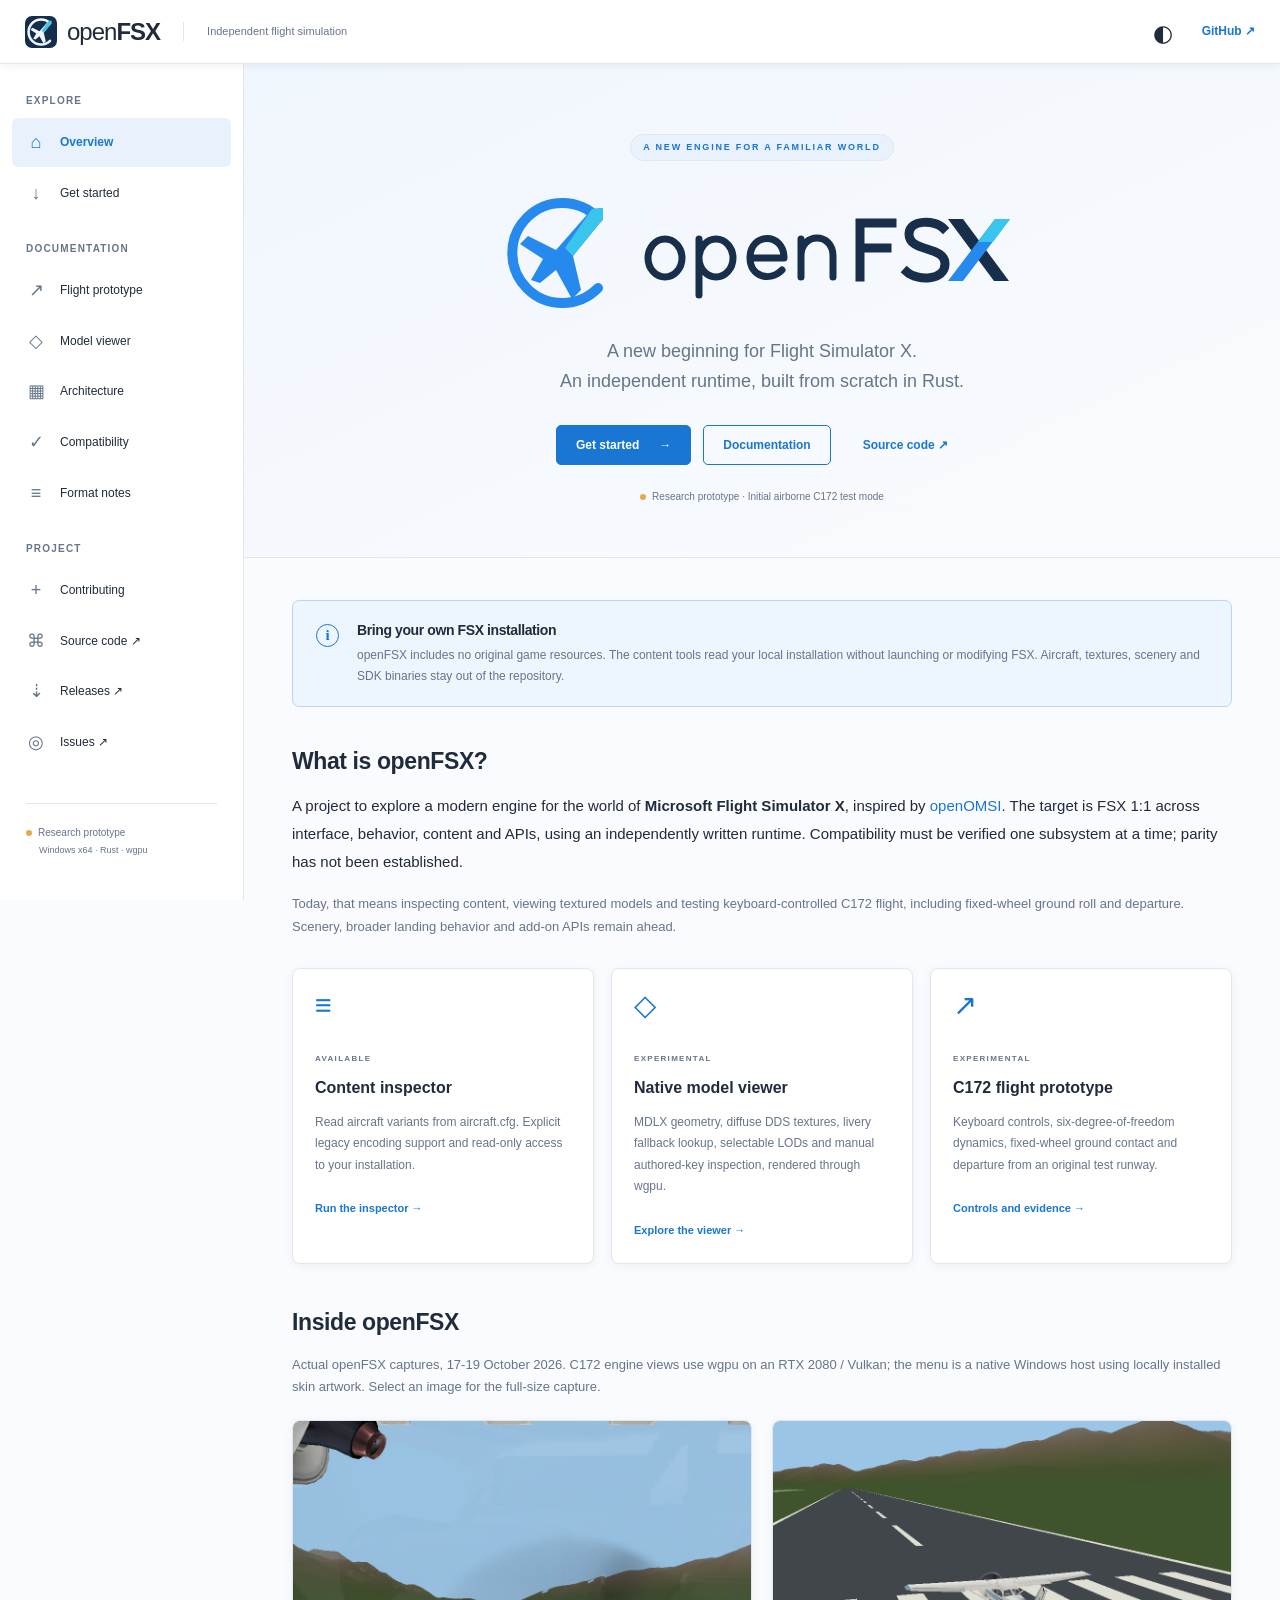
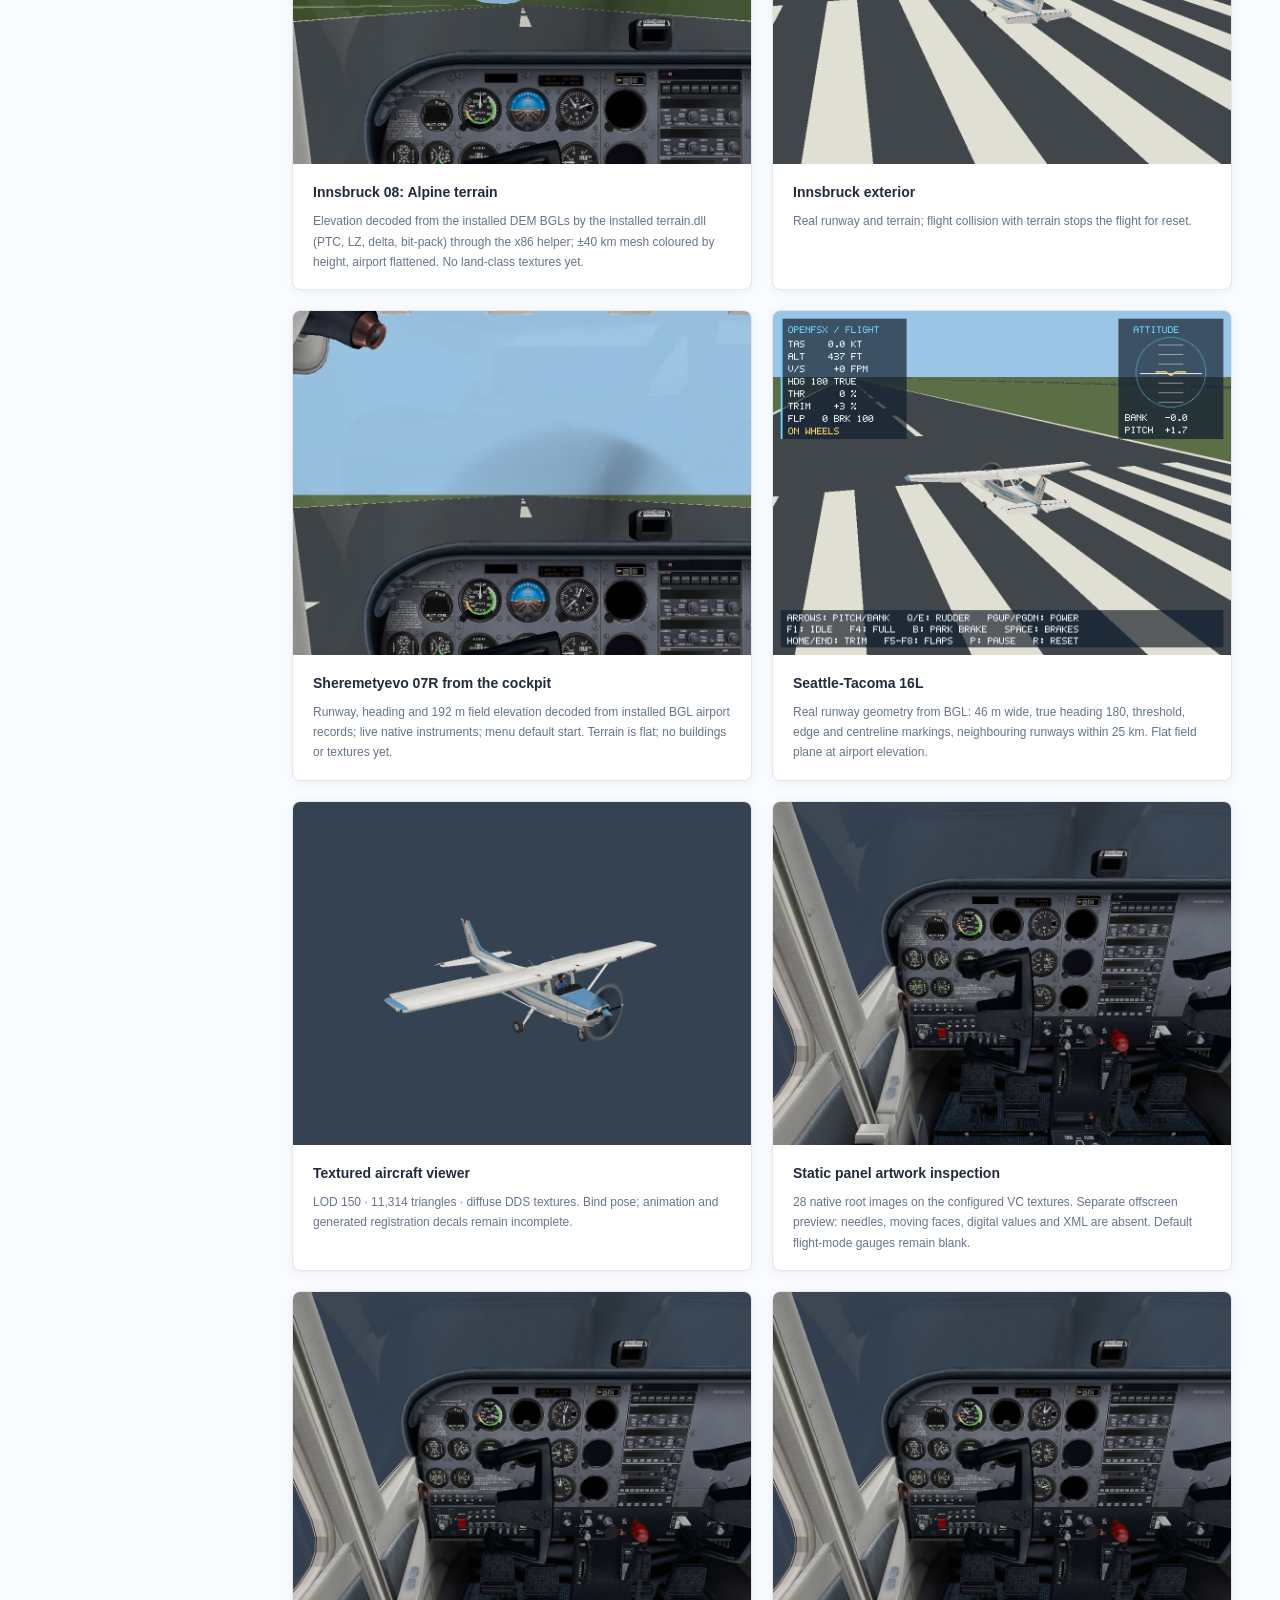
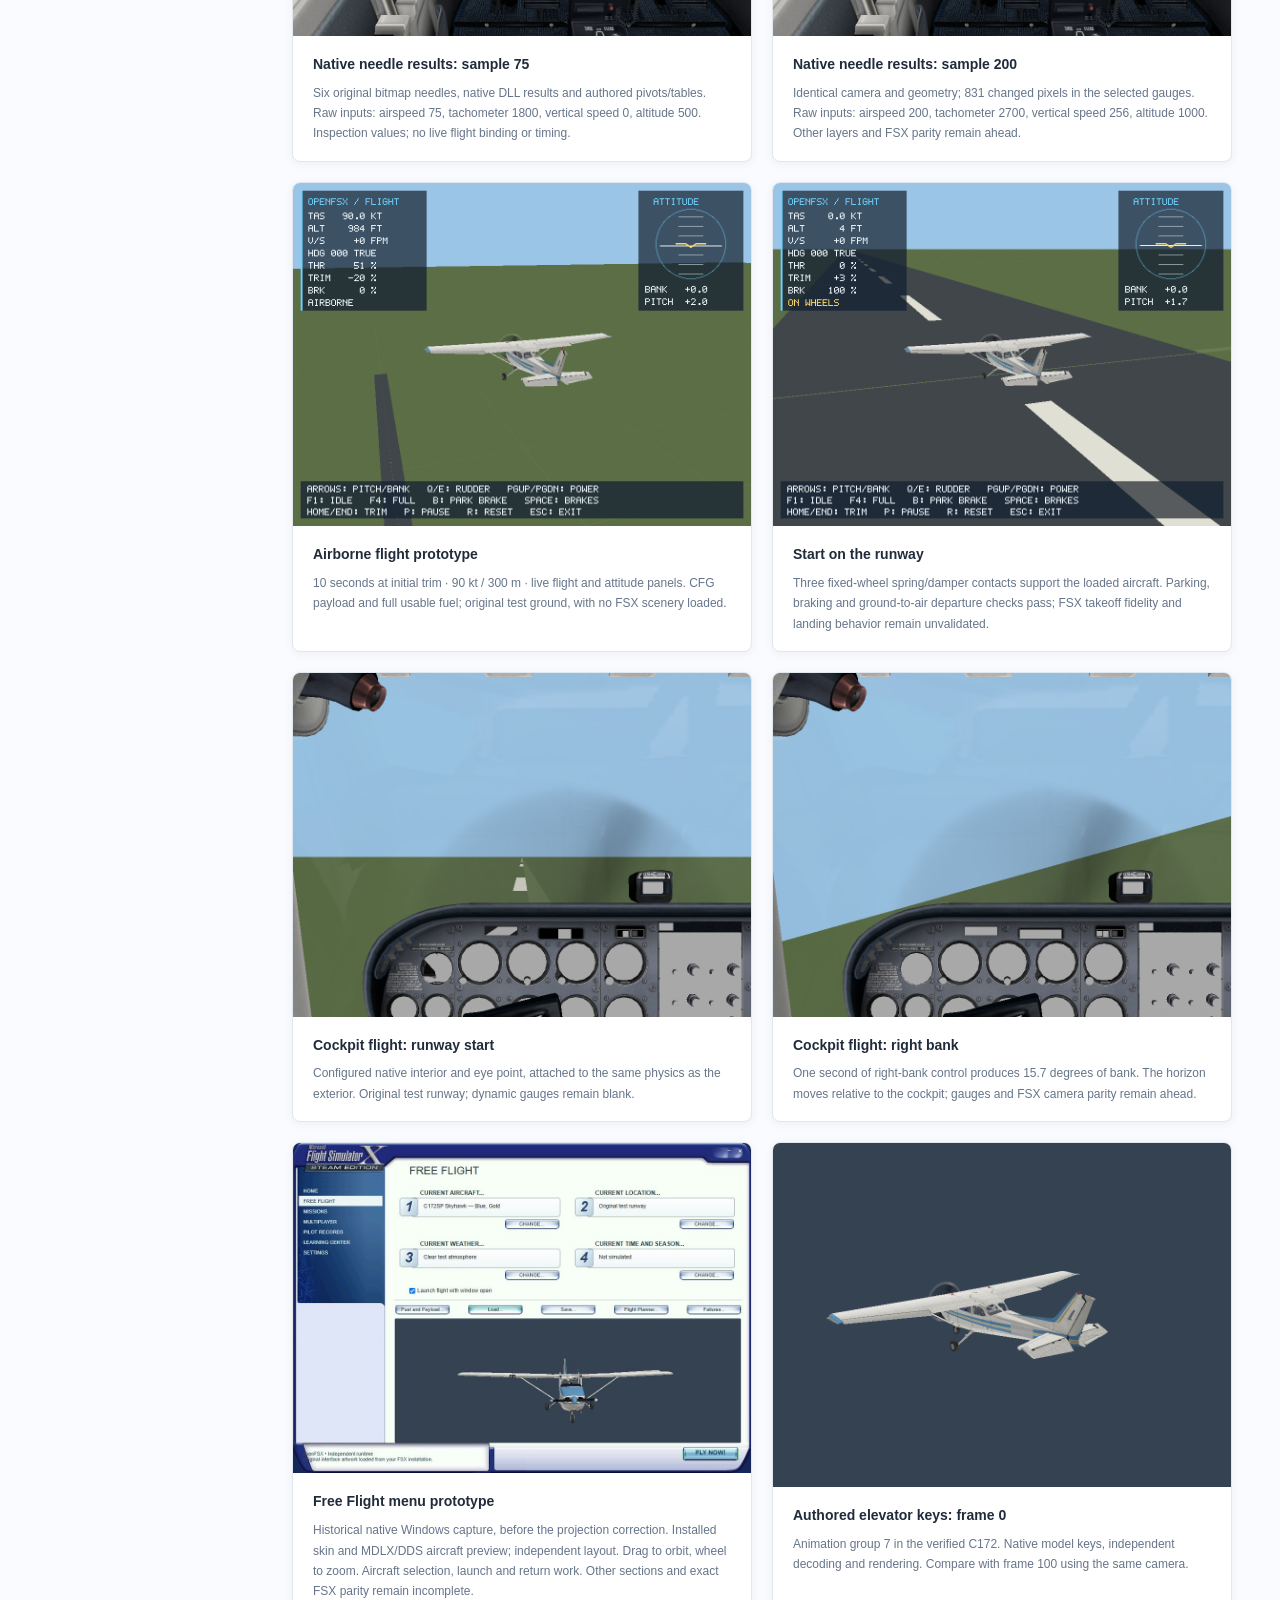
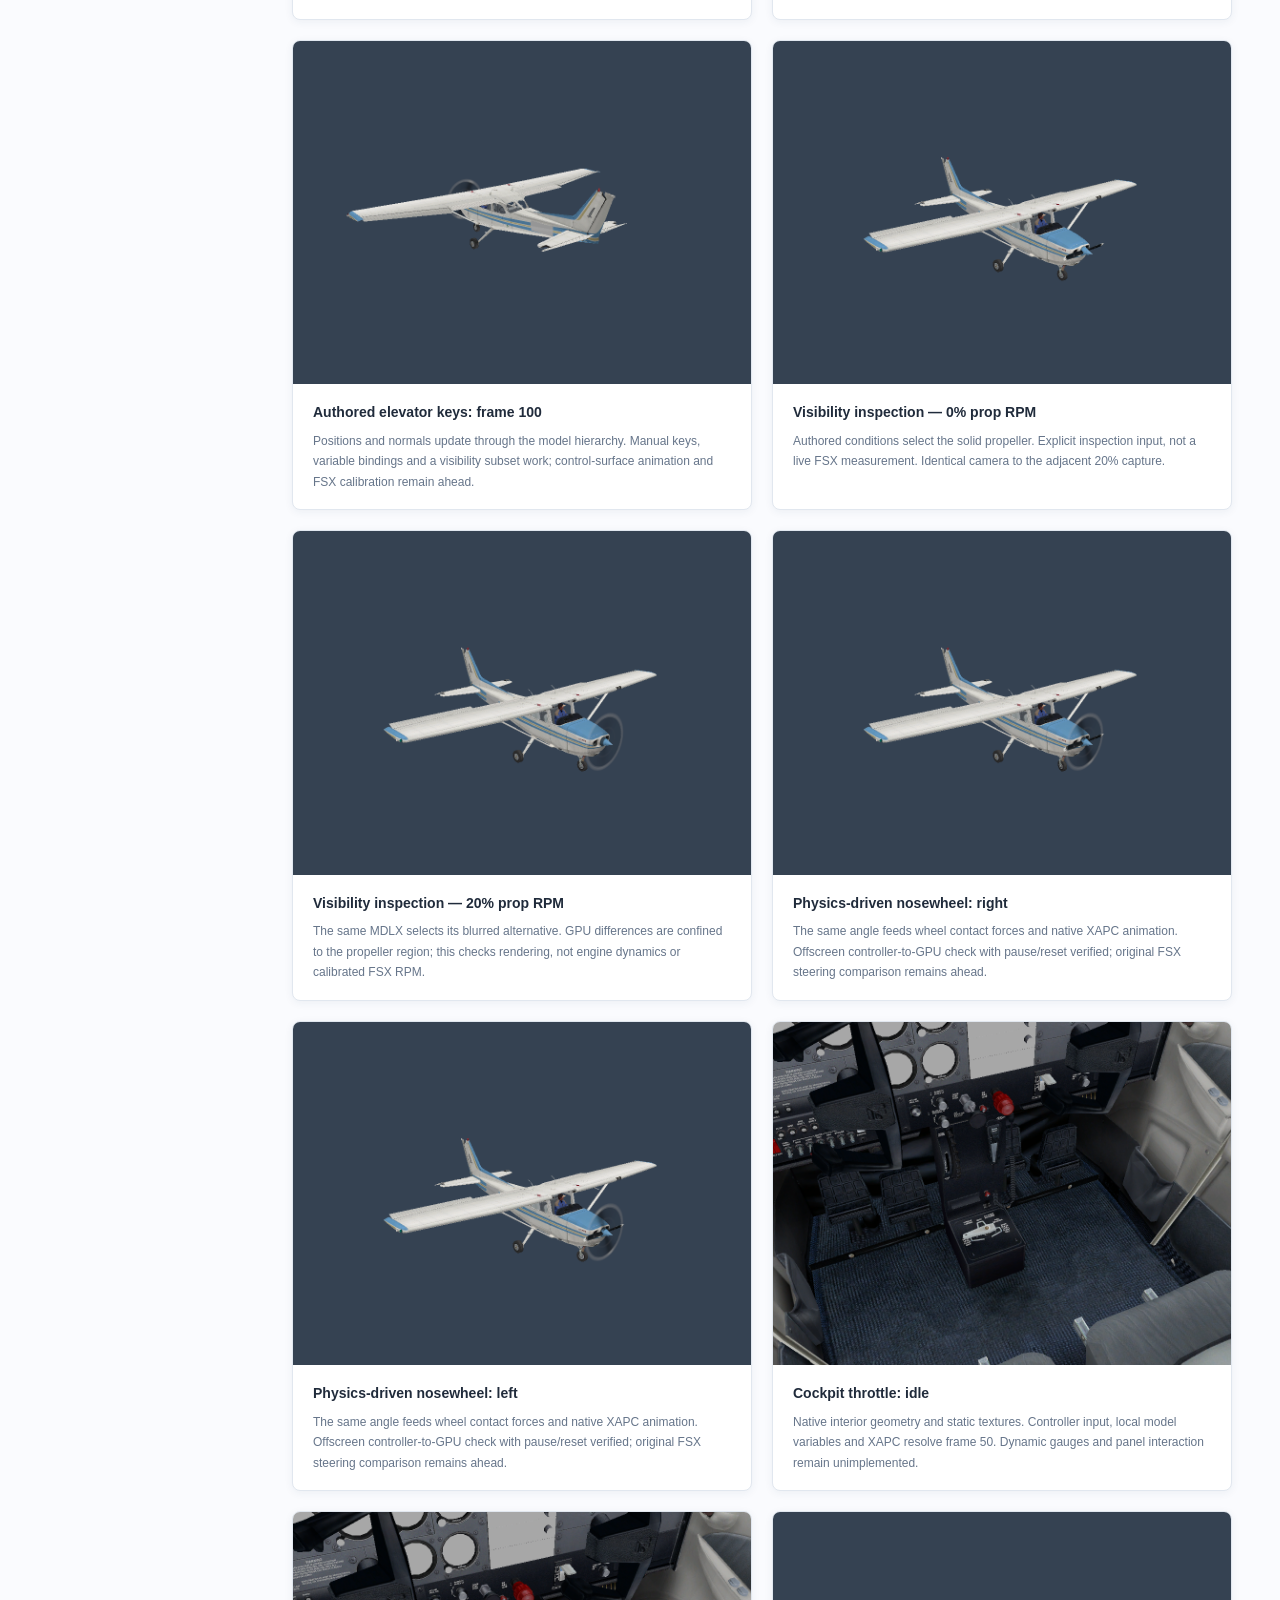
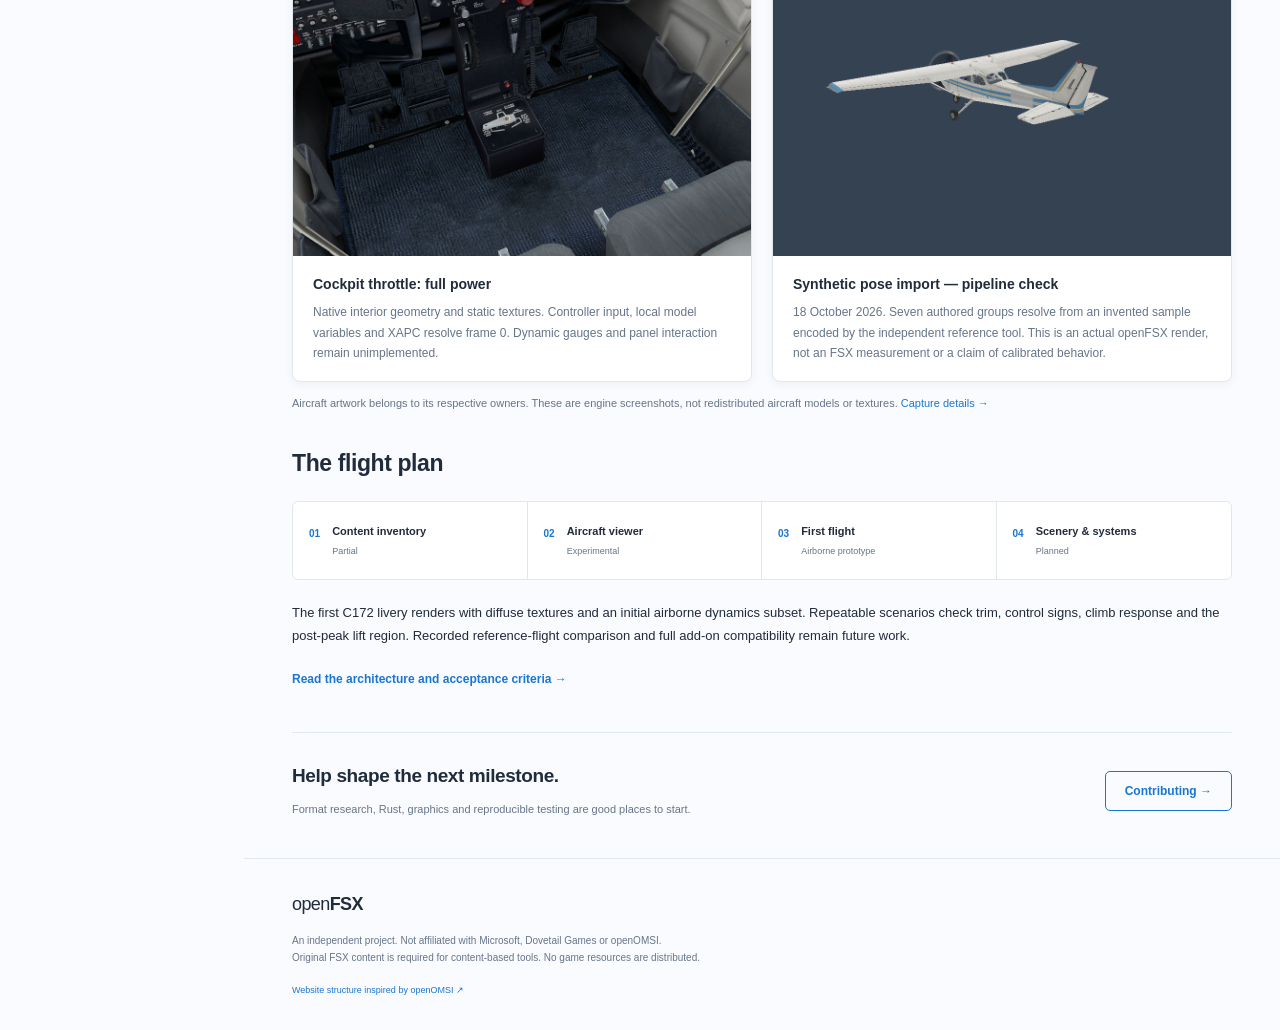
==== commit ba40ead2: "Playable stage 4: FSX terrain elevation via installed terrain.dll Co-Authored-By: Claude Opus 5.5 <n" ====
--- a/site/index.html
+++ b/site/index.html
@@ -61,6 +61,8 @@
         <h2 class="section-title" id="screenshots-title">Inside openFSX</h2>
         <p class="muted">Actual openFSX captures, 17-19 October 2026. C172 engine views use wgpu on an RTX 2080 / Vulkan; the menu is a native Windows host using locally installed skin artwork. Select an image for the full-size capture.</p>
         <div class="screenshot-grid">
+          <figure><a href="assets/screenshots/lowi-cockpit.png" target="_blank" rel="noopener" aria-label="Open full-size Innsbruck cockpit with terrain"><img src="assets/screenshots/lowi-cockpit.png" width="960" height="720" loading="lazy" decoding="async" alt="C172 cockpit with live instruments on Innsbruck runway 08, Alpine ridges rising on both sides of the valley."></a><figcaption><strong>Innsbruck 08: Alpine terrain</strong><span>Elevation decoded from the installed DEM BGLs by the installed terrain.dll (PTC, LZ, delta, bit-pack) through the x86 helper; ±40 km mesh coloured by height, airport flattened. No land-class textures yet.</span></figcaption></figure>
+          <figure><a href="assets/screenshots/lowi-terrain.png" target="_blank" rel="noopener" aria-label="Open full-size Innsbruck exterior with terrain"><img src="assets/screenshots/lowi-terrain.png" width="960" height="720" loading="lazy" decoding="async" alt="C172 on the threshold of Innsbruck runway 08 with mountains along the Inn valley behind."></a><figcaption><strong>Innsbruck exterior</strong><span>Real runway and terrain; flight collision with terrain stops the flight for reset.</span></figcaption></figure>
           <figure><a href="assets/screenshots/uuee-cockpit.png" target="_blank" rel="noopener" aria-label="Open full-size Sheremetyevo cockpit start"><img src="assets/screenshots/uuee-cockpit.png" width="960" height="720" loading="lazy" decoding="async" alt="C172 virtual cockpit with live airspeed, attitude and altimeter instruments, lined up on Sheremetyevo runway 07R decoded from the installed scenery."></a><figcaption><strong>Sheremetyevo 07R from the cockpit</strong><span>Runway, heading and 192 m field elevation decoded from installed BGL airport records; live native instruments; menu default start. Terrain is flat; no buildings or textures yet.</span></figcaption></figure>
           <figure><a href="assets/screenshots/ksea-runway.png" target="_blank" rel="noopener" aria-label="Open full-size Seattle-Tacoma runway start"><img src="assets/screenshots/ksea-runway.png" width="960" height="720" loading="lazy" decoding="async" alt="C172 on the threshold of Seattle-Tacoma runway 16L with threshold bars, centreline and the parallel runway, flight panel showing heading 180."></a><figcaption><strong>Seattle-Tacoma 16L</strong><span>Real runway geometry from BGL: 46 m wide, true heading 180, threshold, edge and centreline markings, neighbouring runways within 25 km. Flat field plane at airport elevation.</span></figcaption></figure>
           <figure><a href="assets/screenshots/c172-viewer.png" target="_blank" rel="noopener" aria-label="Open full-size C172 model viewer screenshot"><img src="assets/screenshots/c172-viewer.png" width="960" height="720" loading="lazy" decoding="async" alt="Blue and gold C172 viewed from a front quarter against the openFSX model viewer's slate background."></a><figcaption><strong>Textured aircraft viewer</strong><span>LOD 150 · 11,314 triangles · diffuse DDS textures. Bind pose; animation and generated registration decals remain incomplete.</span></figcaption></figure>
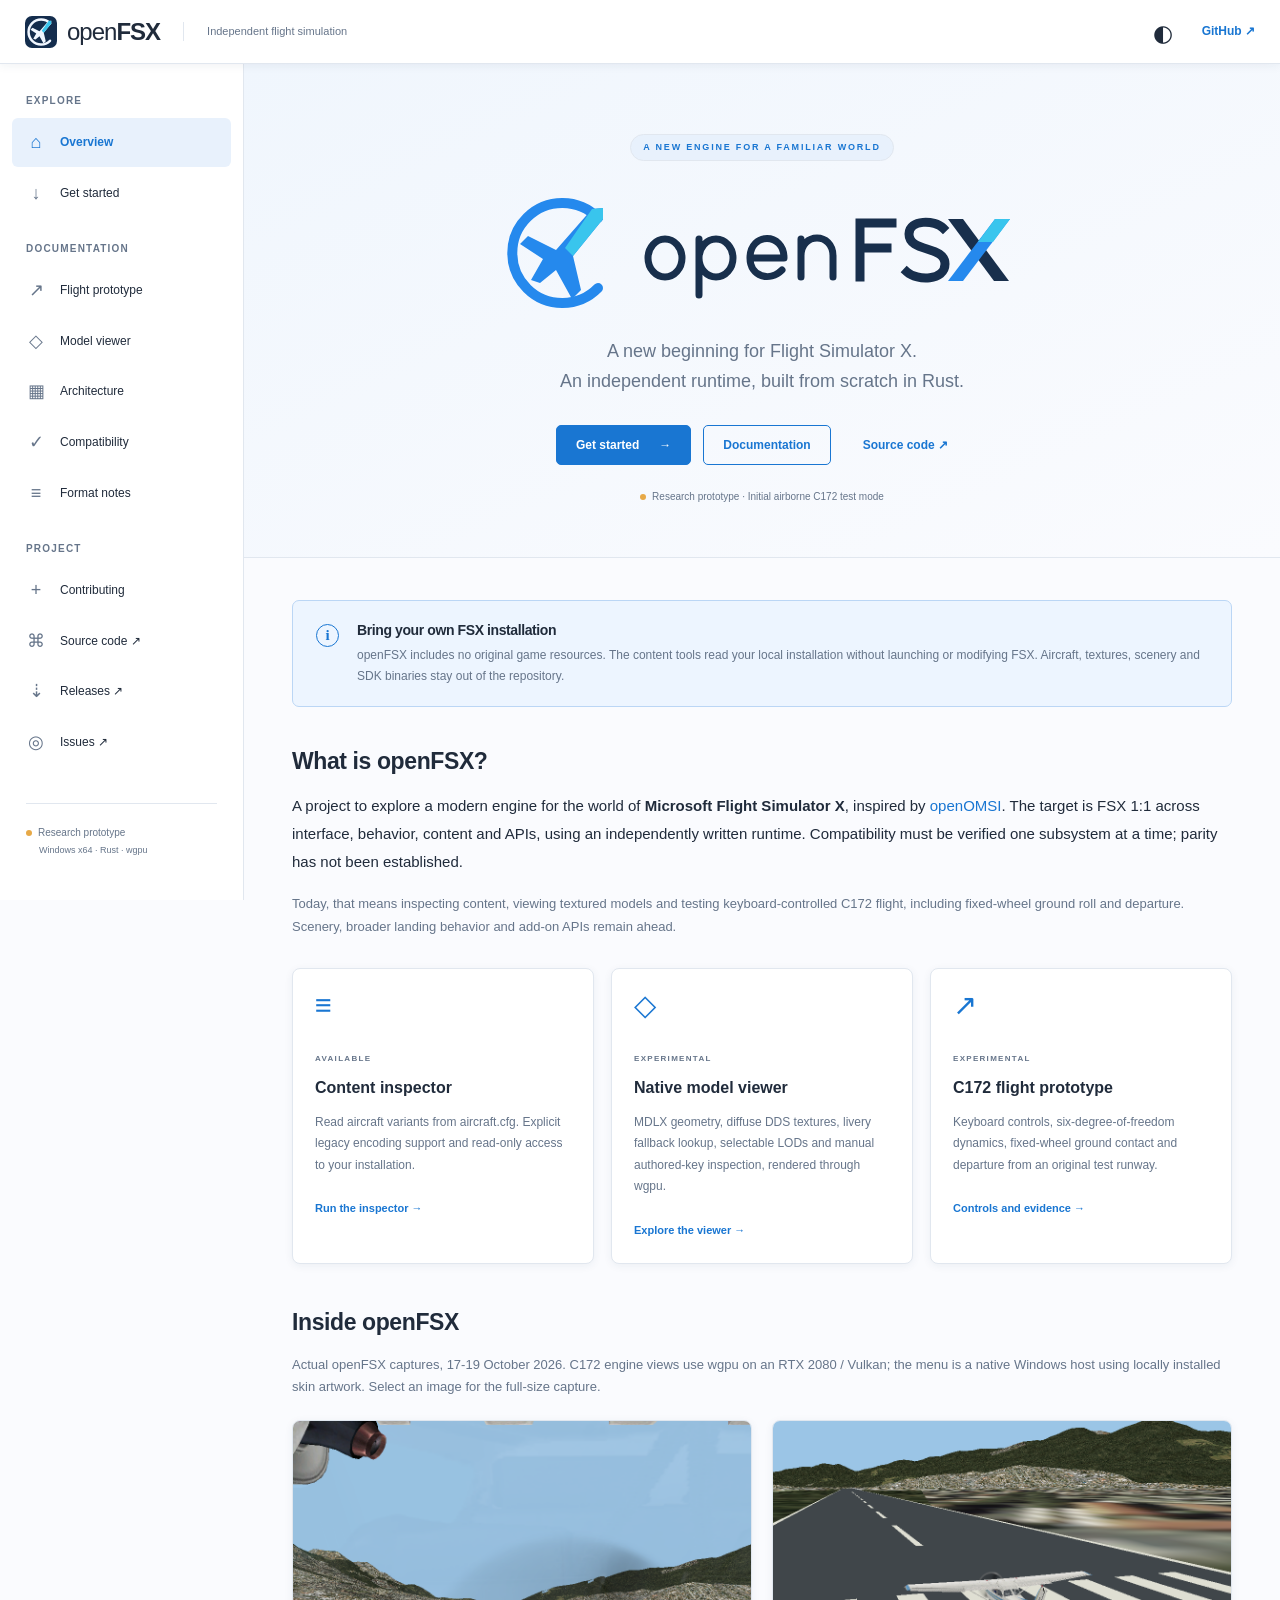
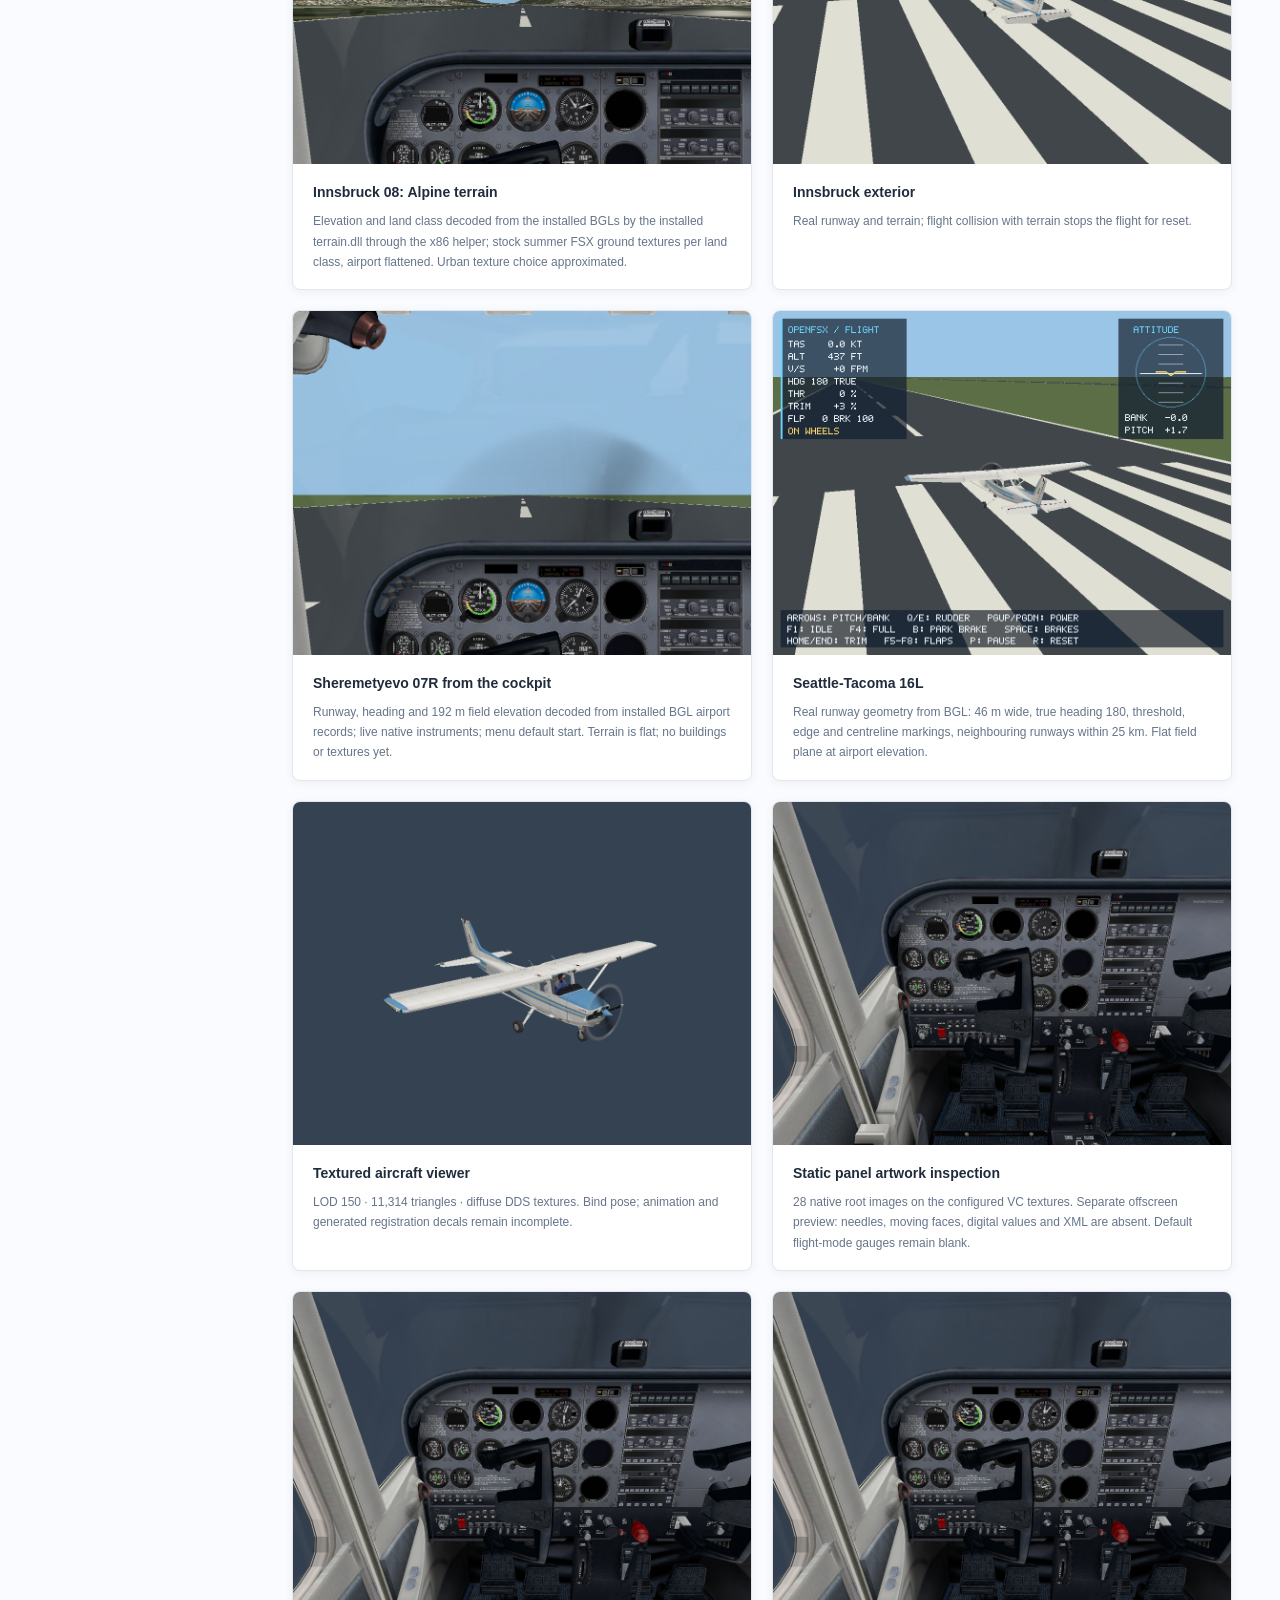
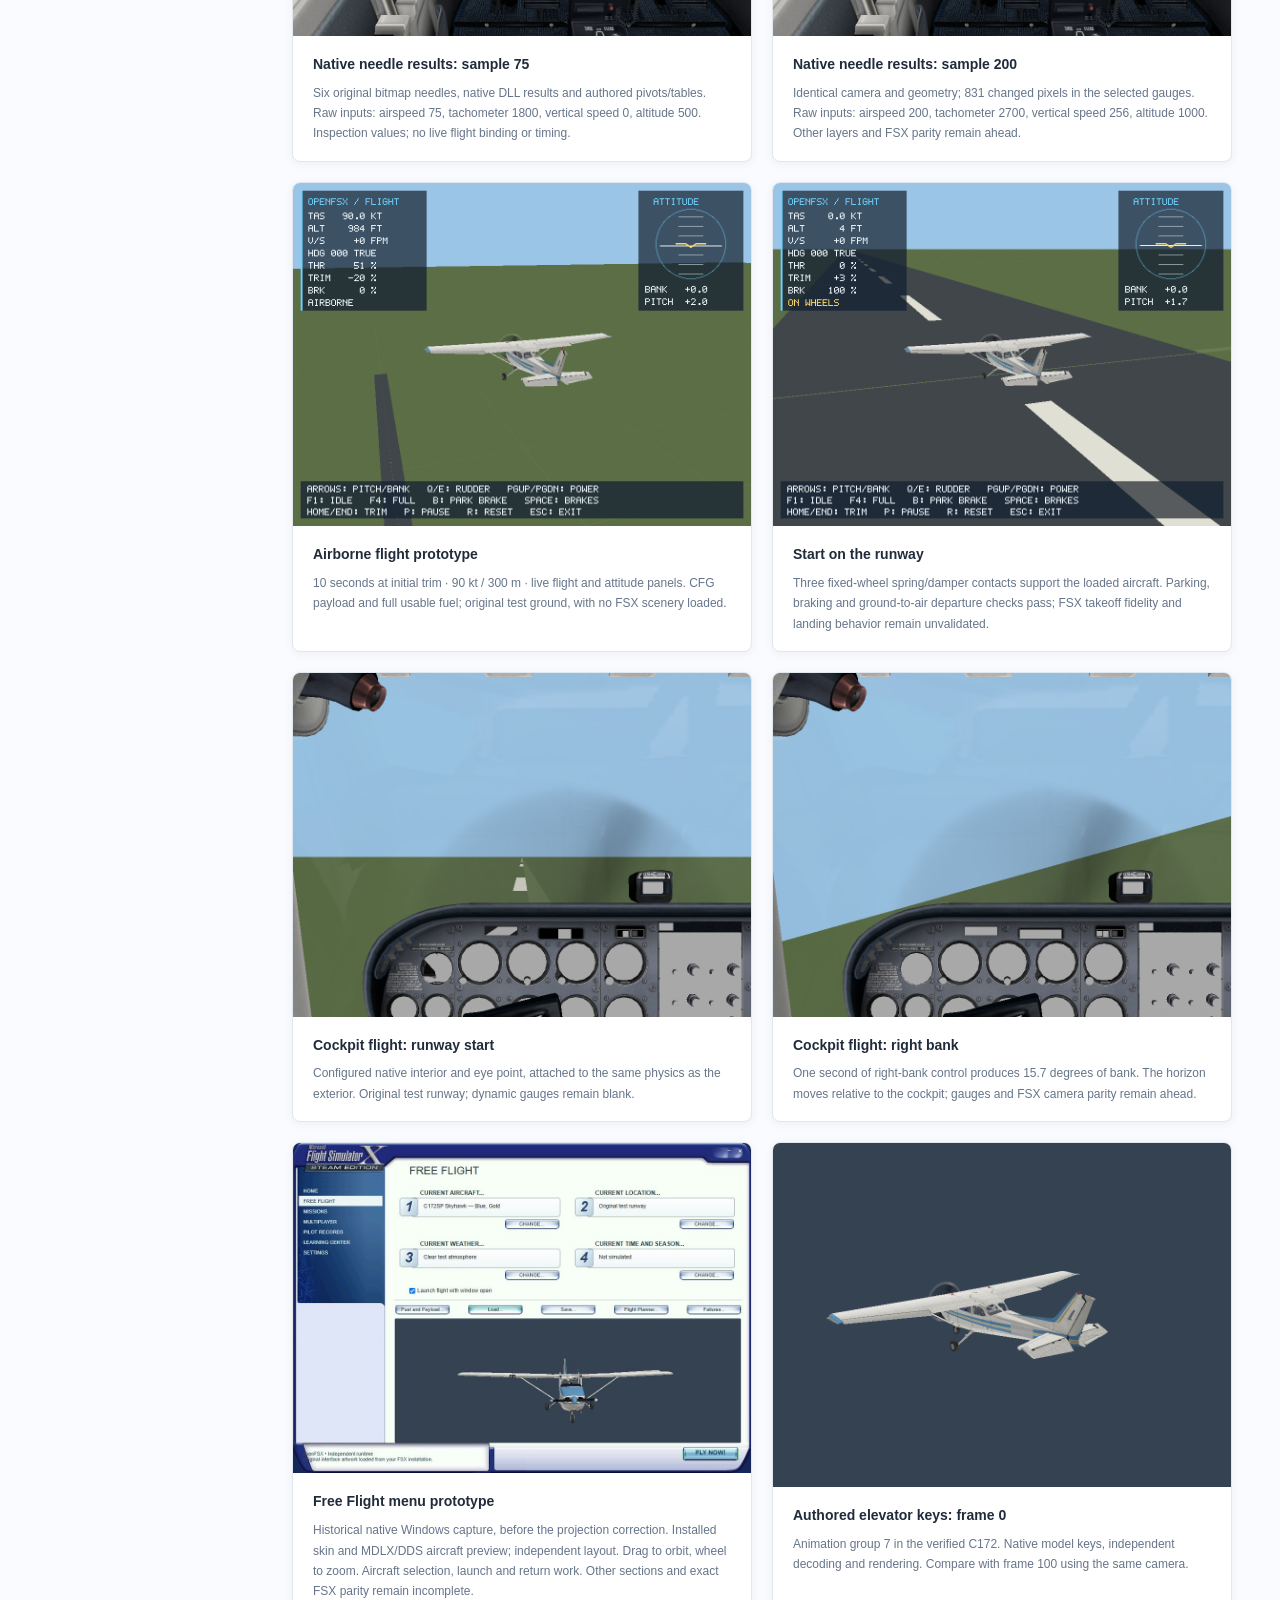
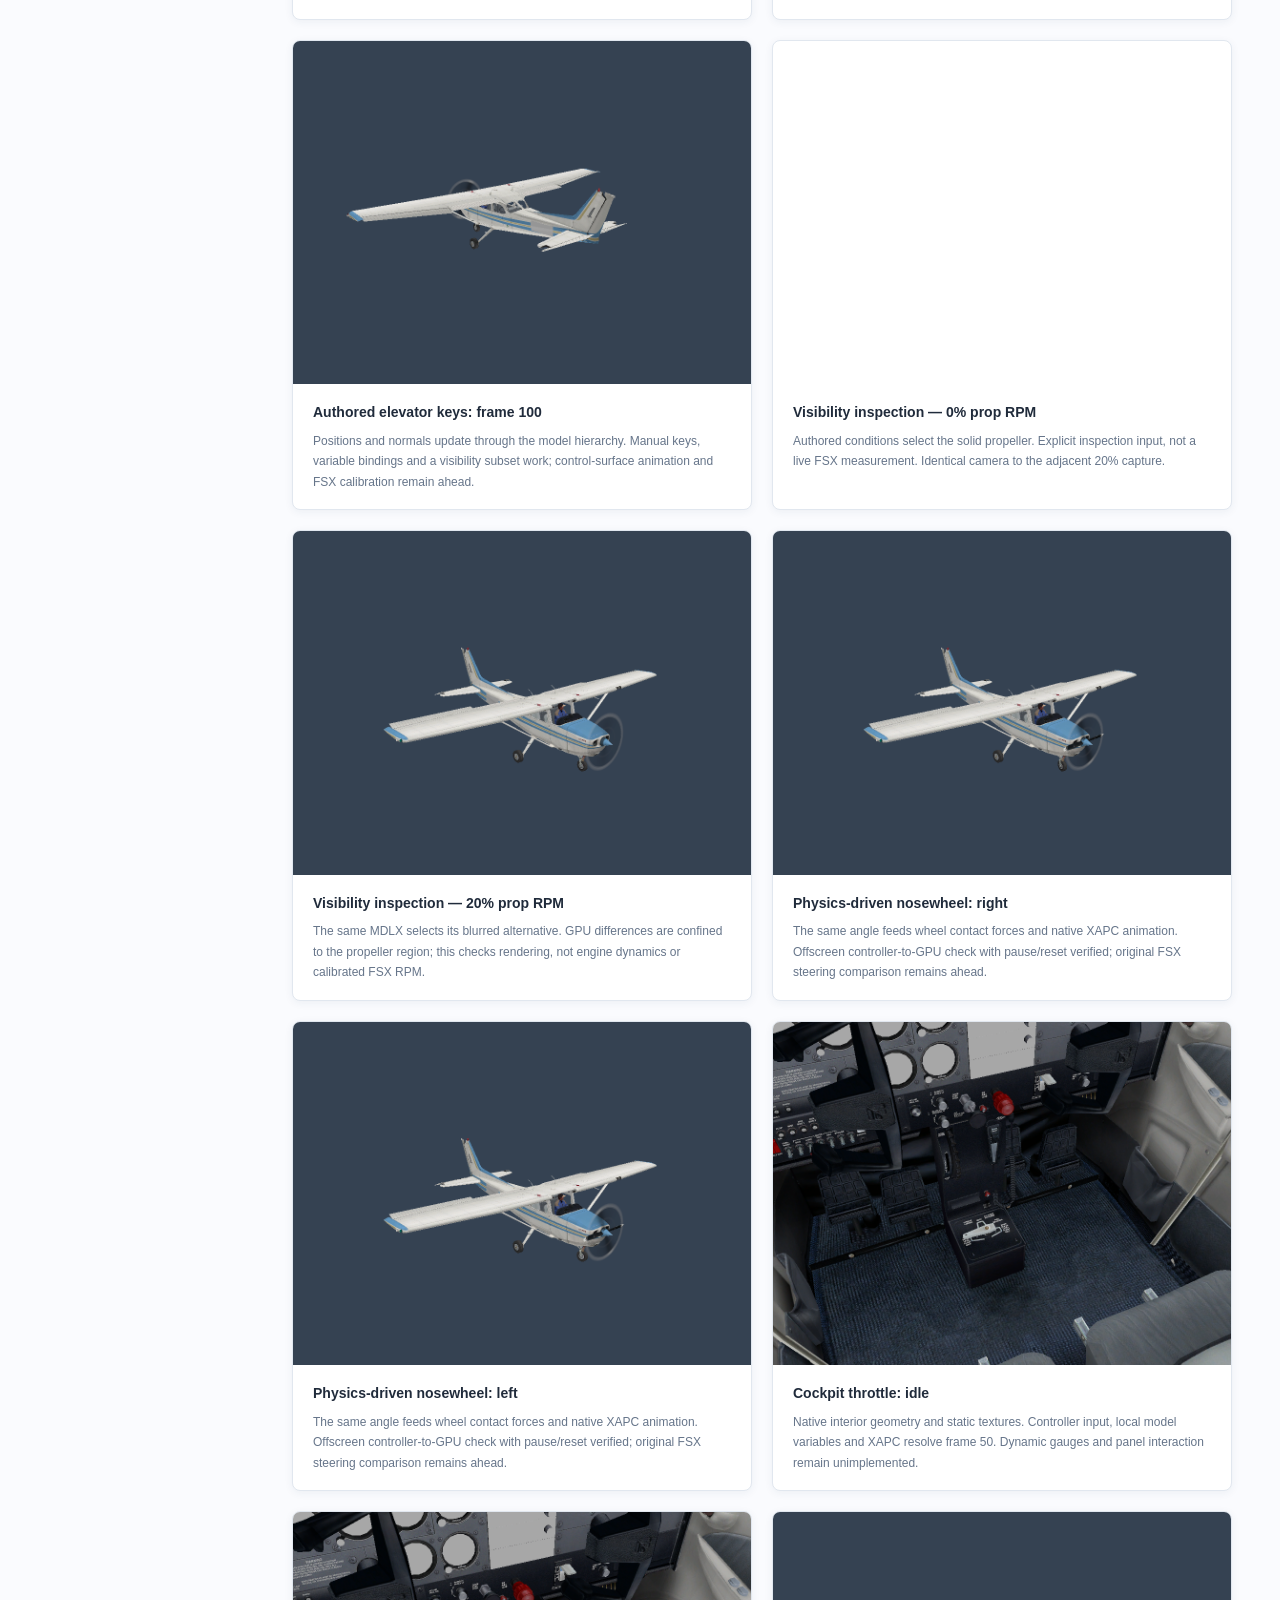
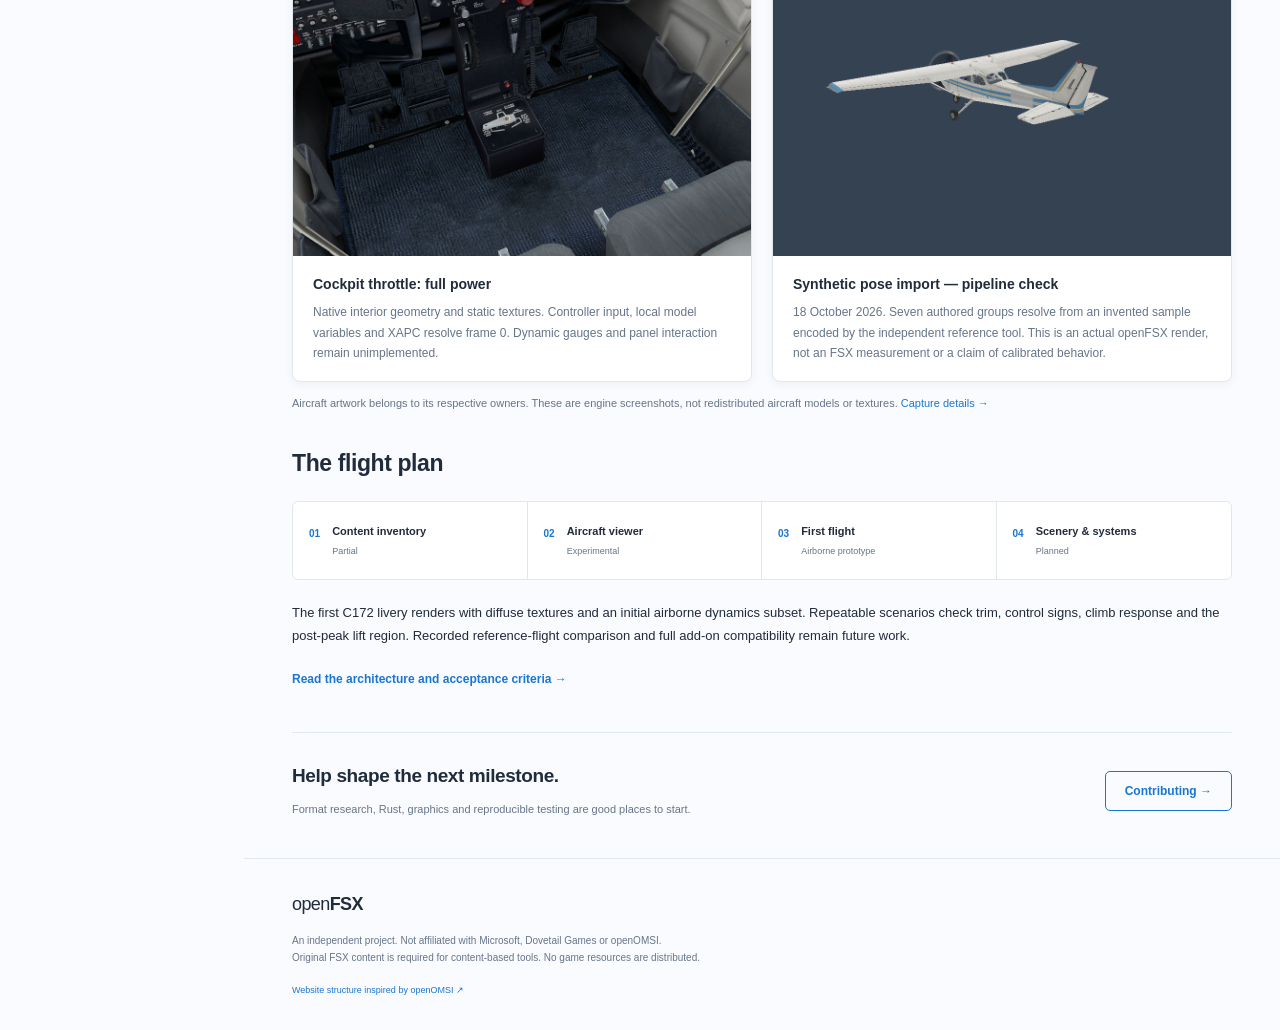
==== commit 29f26ad7: "Playable stage 5: FSX land-class ground textures Co-Authored-By: Claude Opus 5.5 <noreply@anthropic." ====
--- a/site/index.html
+++ b/site/index.html
@@ -61,7 +61,7 @@
         <h2 class="section-title" id="screenshots-title">Inside openFSX</h2>
         <p class="muted">Actual openFSX captures, 17-19 October 2026. C172 engine views use wgpu on an RTX 2080 / Vulkan; the menu is a native Windows host using locally installed skin artwork. Select an image for the full-size capture.</p>
         <div class="screenshot-grid">
-          <figure><a href="assets/screenshots/lowi-cockpit.png" target="_blank" rel="noopener" aria-label="Open full-size Innsbruck cockpit with terrain"><img src="assets/screenshots/lowi-cockpit.png" width="960" height="720" loading="lazy" decoding="async" alt="C172 cockpit with live instruments on Innsbruck runway 08, Alpine ridges rising on both sides of the valley."></a><figcaption><strong>Innsbruck 08: Alpine terrain</strong><span>Elevation decoded from the installed DEM BGLs by the installed terrain.dll (PTC, LZ, delta, bit-pack) through the x86 helper; ±40 km mesh coloured by height, airport flattened. No land-class textures yet.</span></figcaption></figure>
+          <figure><a href="assets/screenshots/lowi-cockpit.png" target="_blank" rel="noopener" aria-label="Open full-size Innsbruck cockpit with terrain"><img src="assets/screenshots/lowi-cockpit.png" width="960" height="720" loading="lazy" decoding="async" alt="C172 cockpit with live instruments on Innsbruck runway 08, Alpine ridges rising on both sides of the valley."></a><figcaption><strong>Innsbruck 08: Alpine terrain</strong><span>Elevation and land class decoded from the installed BGLs by the installed terrain.dll through the x86 helper; stock summer FSX ground textures per land class, airport flattened. Urban texture choice approximated.</span></figcaption></figure>
           <figure><a href="assets/screenshots/lowi-terrain.png" target="_blank" rel="noopener" aria-label="Open full-size Innsbruck exterior with terrain"><img src="assets/screenshots/lowi-terrain.png" width="960" height="720" loading="lazy" decoding="async" alt="C172 on the threshold of Innsbruck runway 08 with mountains along the Inn valley behind."></a><figcaption><strong>Innsbruck exterior</strong><span>Real runway and terrain; flight collision with terrain stops the flight for reset.</span></figcaption></figure>
           <figure><a href="assets/screenshots/uuee-cockpit.png" target="_blank" rel="noopener" aria-label="Open full-size Sheremetyevo cockpit start"><img src="assets/screenshots/uuee-cockpit.png" width="960" height="720" loading="lazy" decoding="async" alt="C172 virtual cockpit with live airspeed, attitude and altimeter instruments, lined up on Sheremetyevo runway 07R decoded from the installed scenery."></a><figcaption><strong>Sheremetyevo 07R from the cockpit</strong><span>Runway, heading and 192 m field elevation decoded from installed BGL airport records; live native instruments; menu default start. Terrain is flat; no buildings or textures yet.</span></figcaption></figure>
           <figure><a href="assets/screenshots/ksea-runway.png" target="_blank" rel="noopener" aria-label="Open full-size Seattle-Tacoma runway start"><img src="assets/screenshots/ksea-runway.png" width="960" height="720" loading="lazy" decoding="async" alt="C172 on the threshold of Seattle-Tacoma runway 16L with threshold bars, centreline and the parallel runway, flight panel showing heading 180."></a><figcaption><strong>Seattle-Tacoma 16L</strong><span>Real runway geometry from BGL: 46 m wide, true heading 180, threshold, edge and centreline markings, neighbouring runways within 25 km. Flat field plane at airport elevation.</span></figcaption></figure>
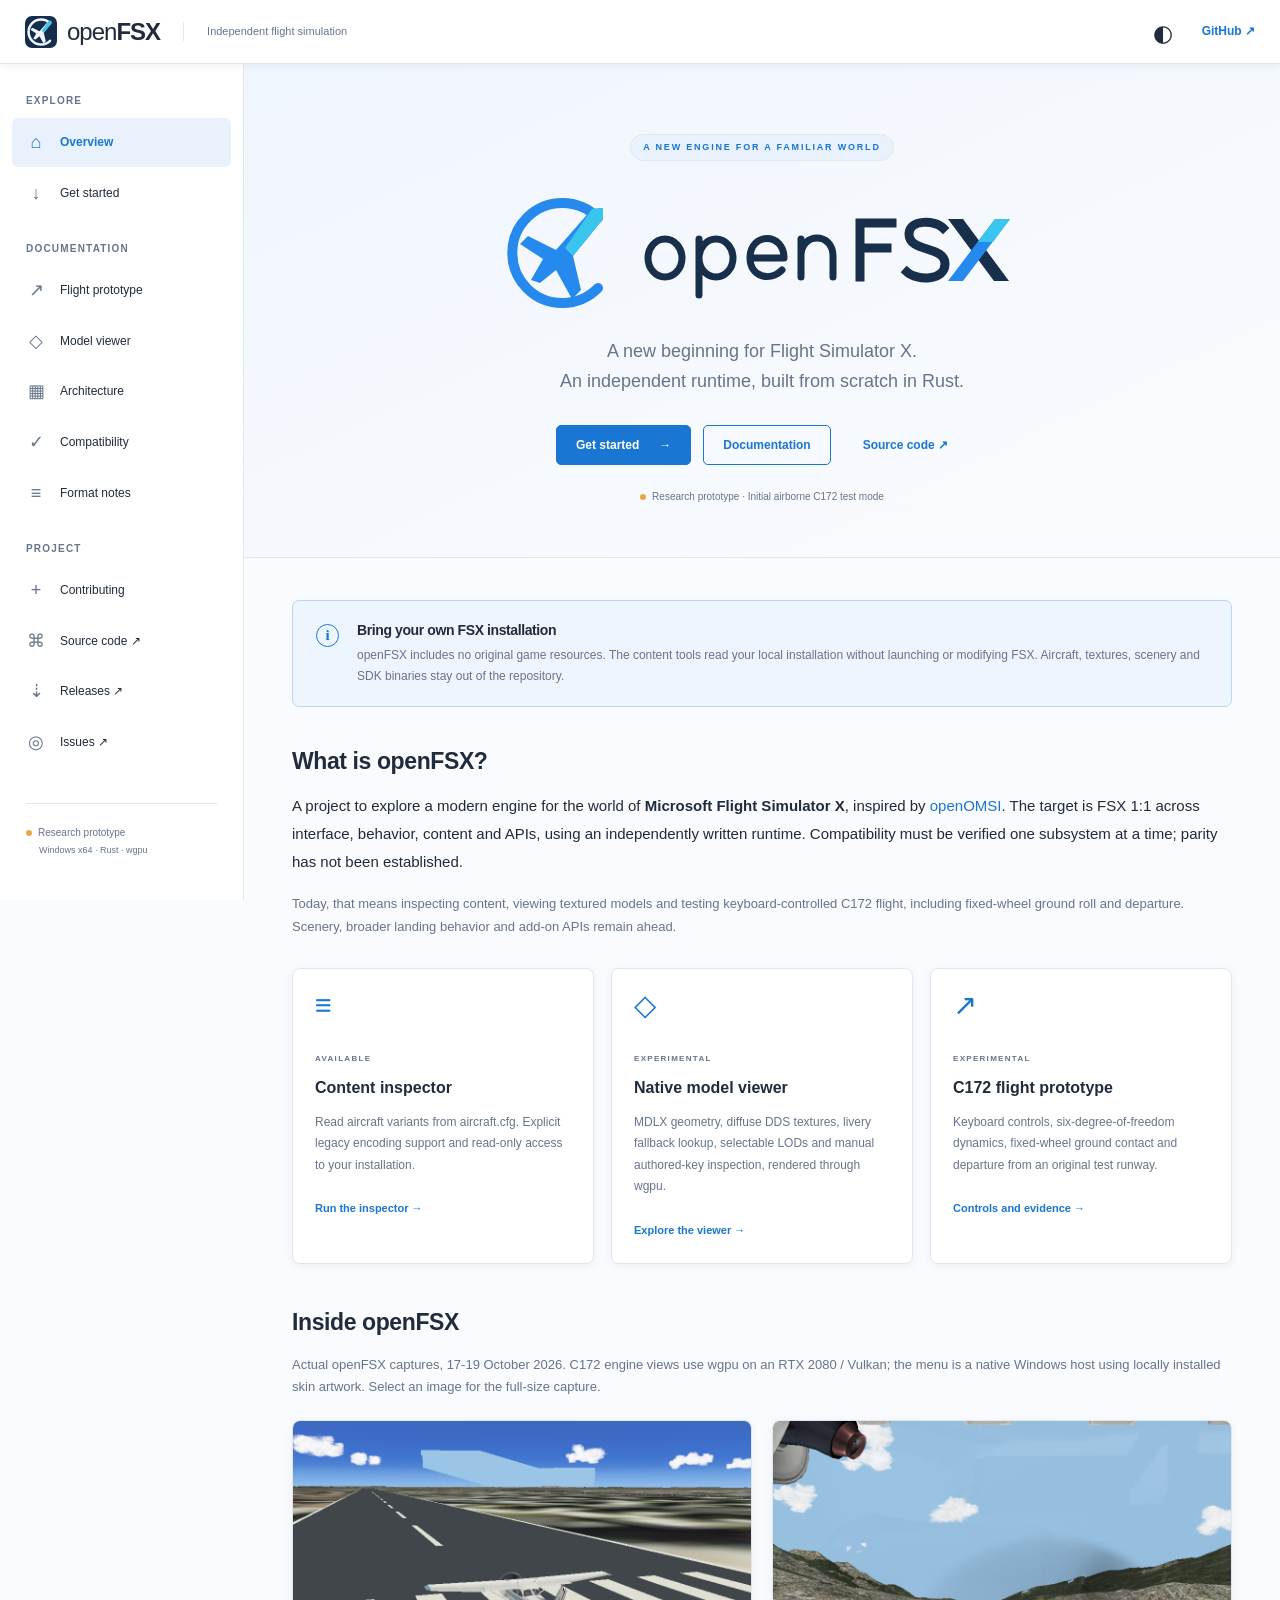
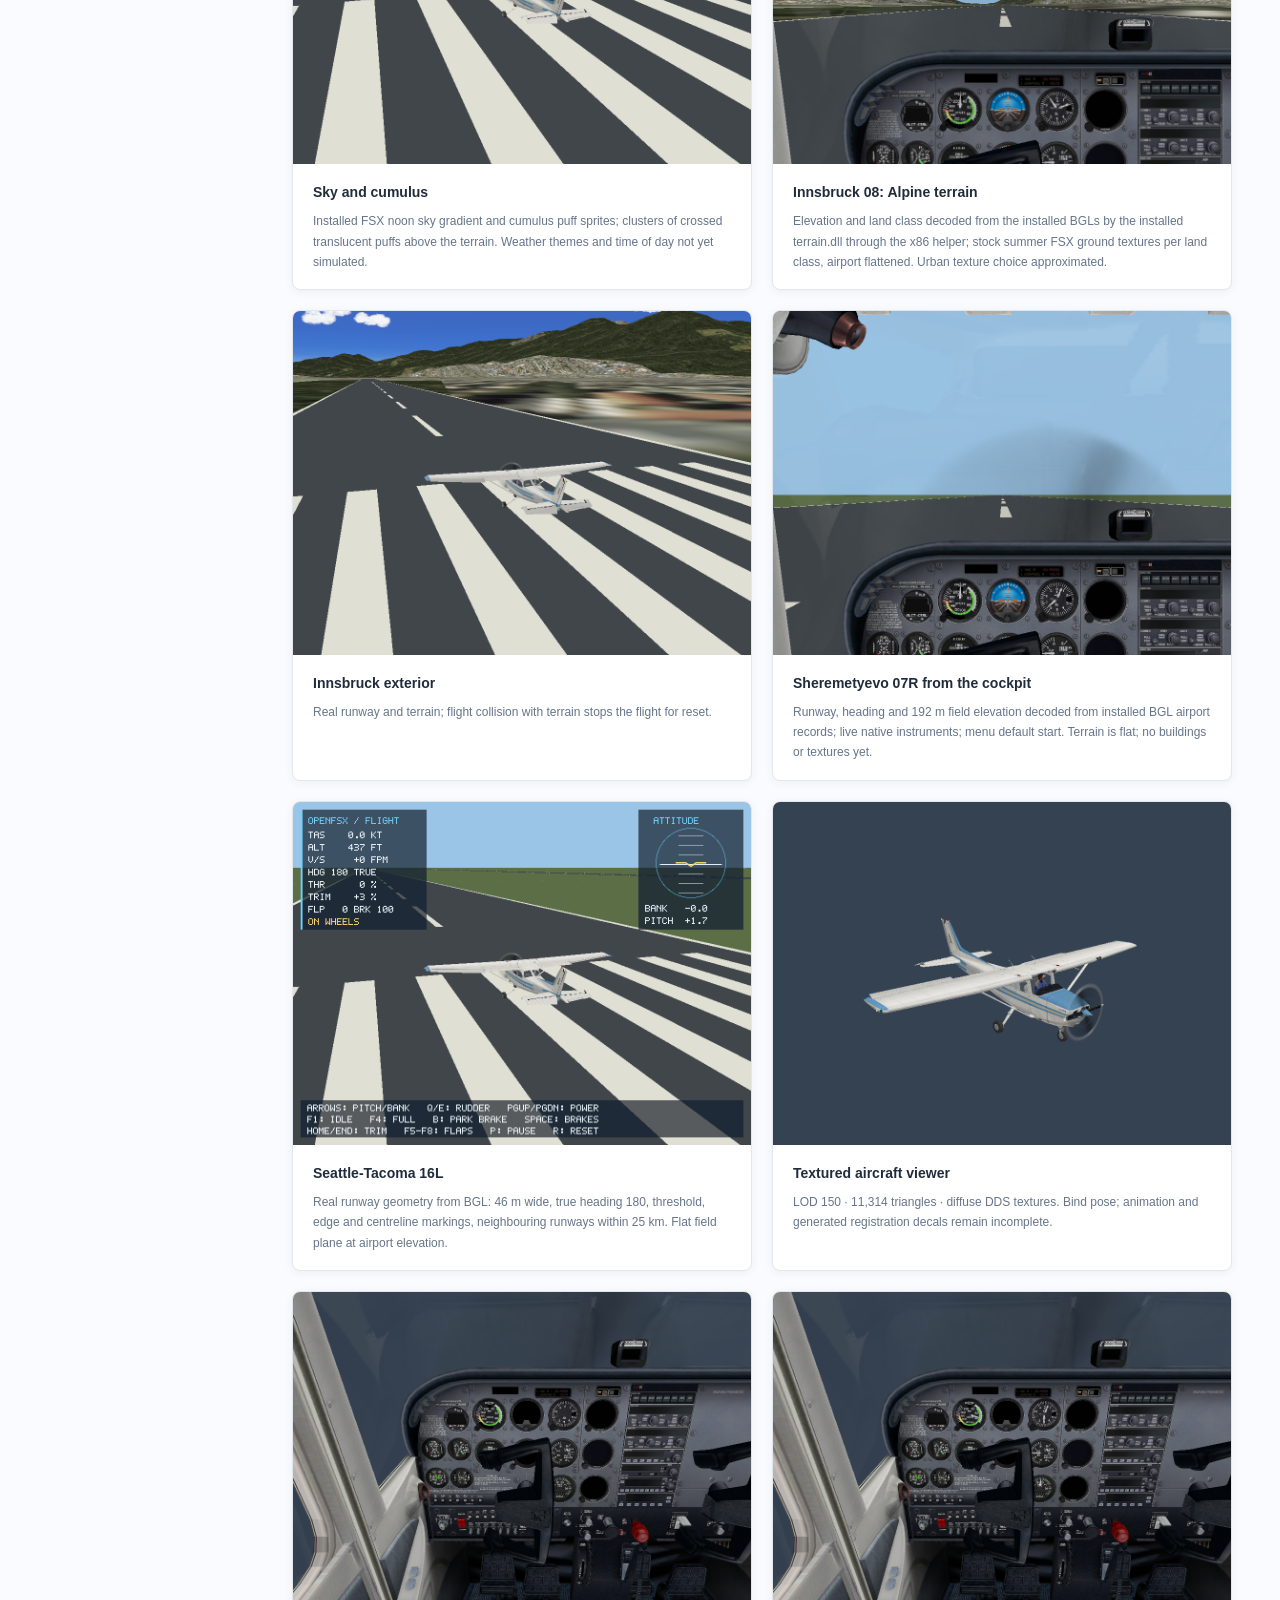
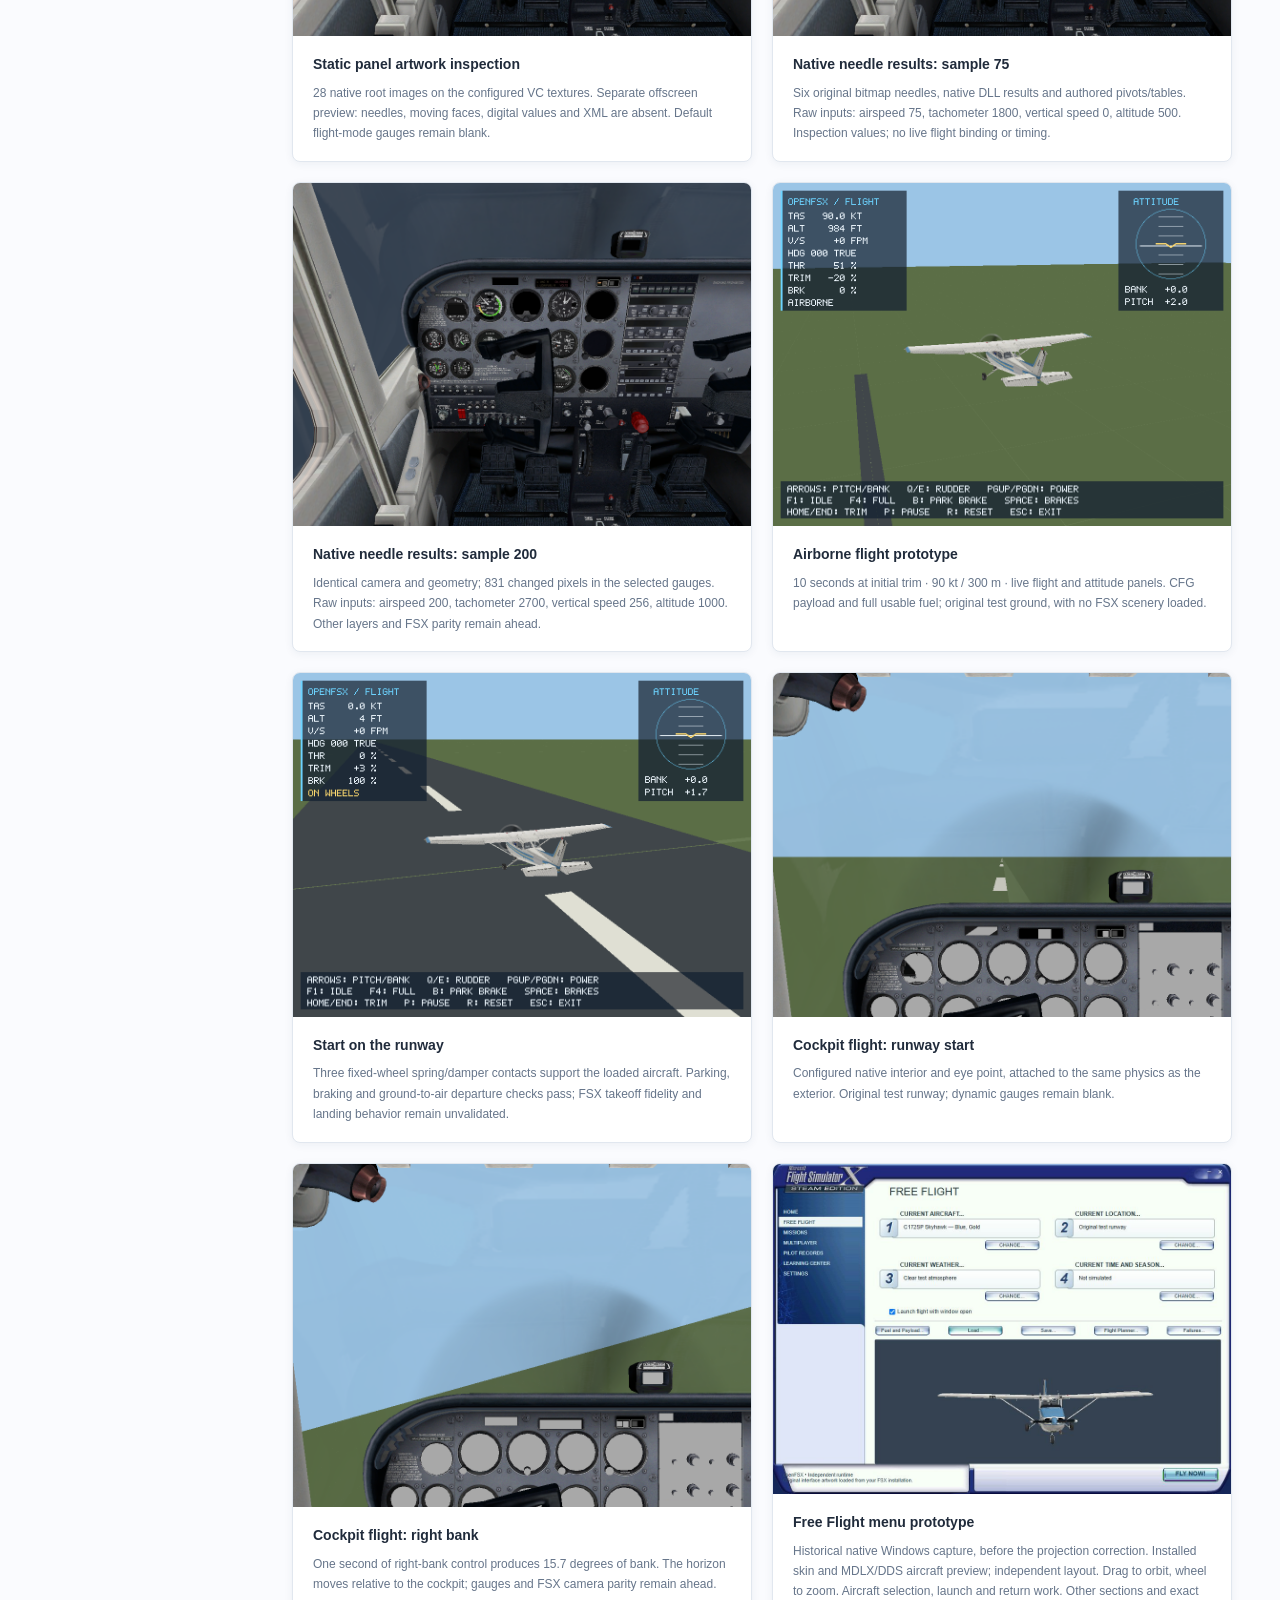
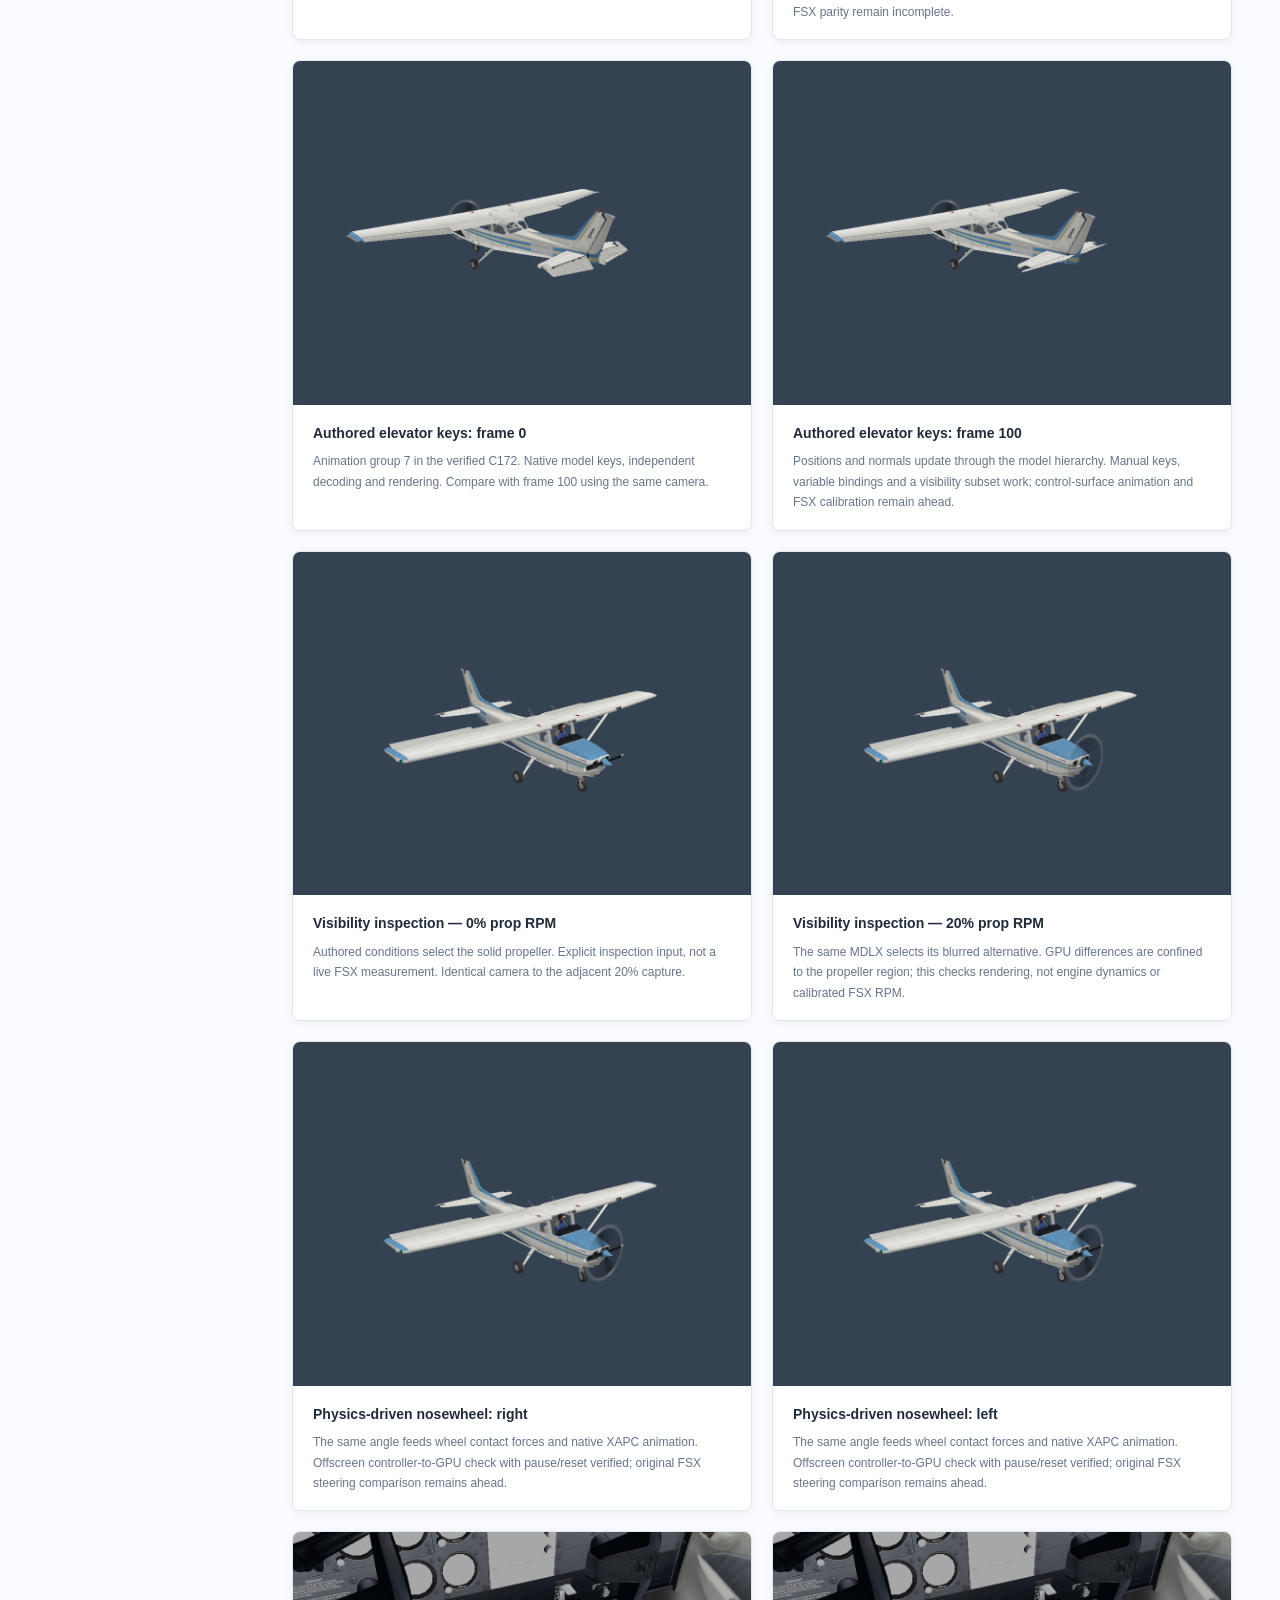
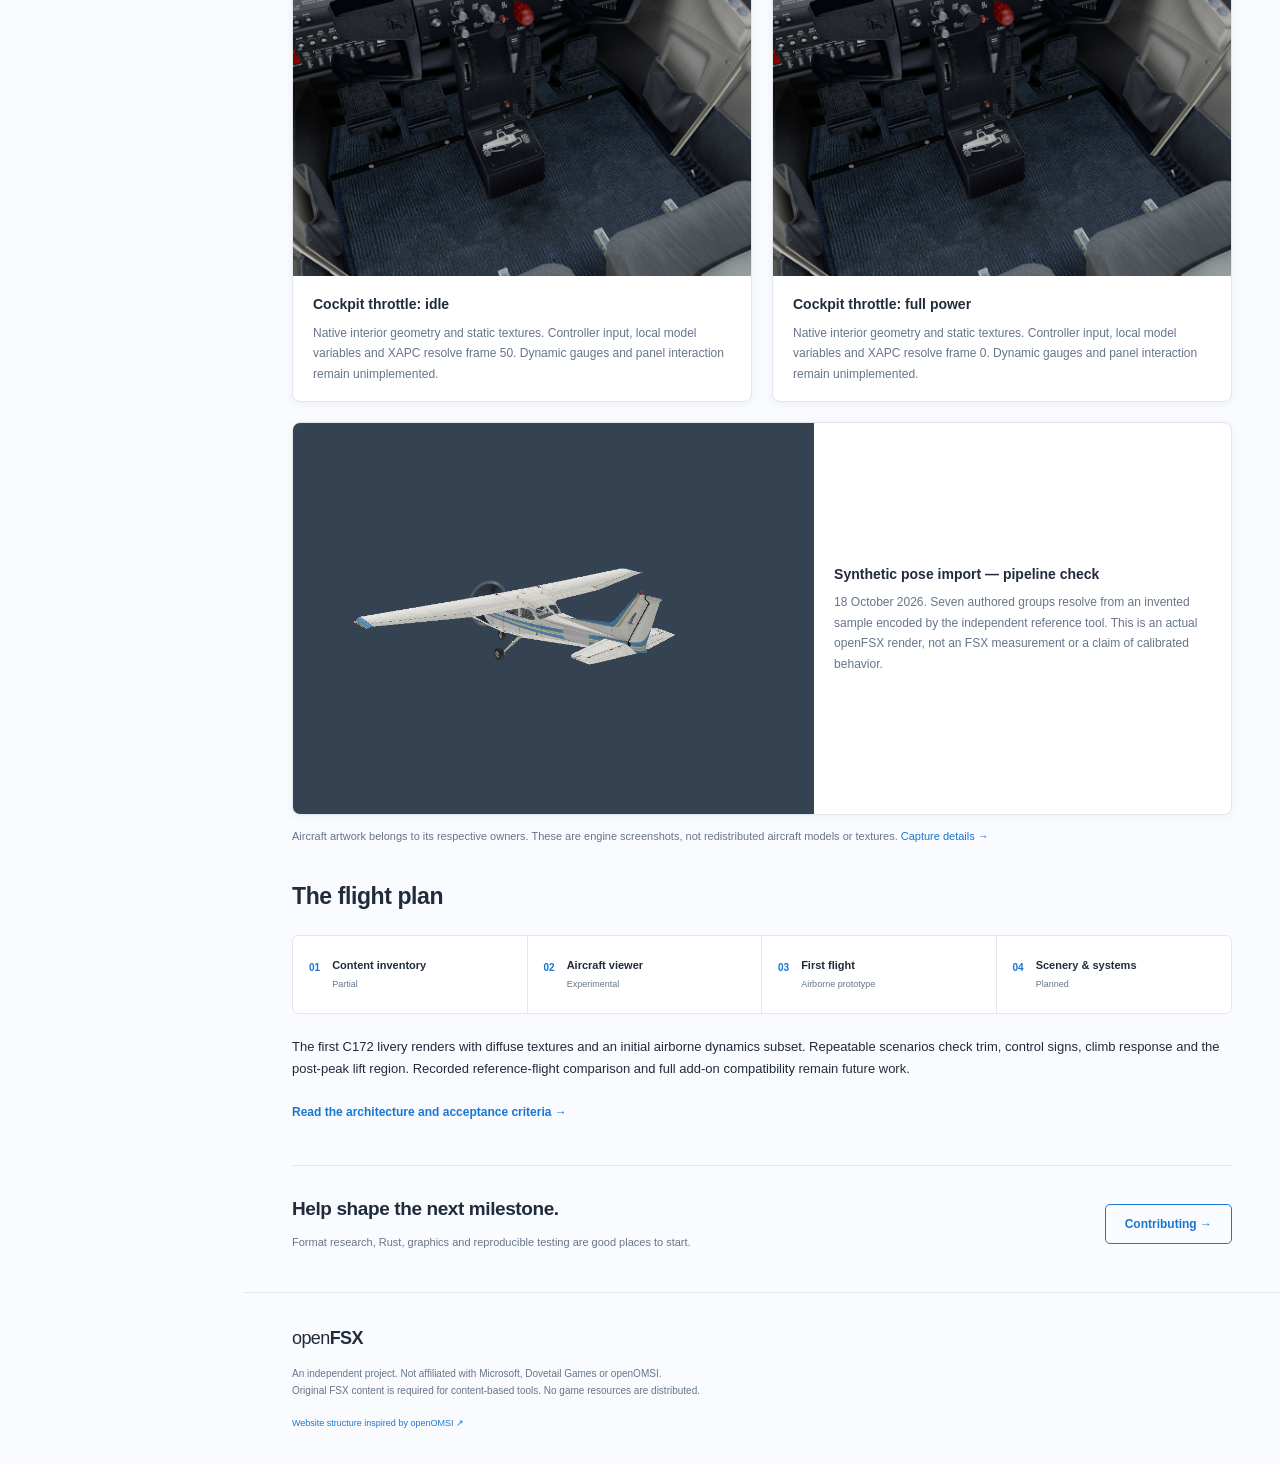
==== commit 845b598e: "FSX sky gradient and cumulus clouds Co-Authored-By: Claude Opus 5.5 <noreply@anthropic.com>" ====
--- a/site/index.html
+++ b/site/index.html
@@ -61,6 +61,7 @@
         <h2 class="section-title" id="screenshots-title">Inside openFSX</h2>
         <p class="muted">Actual openFSX captures, 17-19 October 2026. C172 engine views use wgpu on an RTX 2080 / Vulkan; the menu is a native Windows host using locally installed skin artwork. Select an image for the full-size capture.</p>
         <div class="screenshot-grid">
+          <figure><a href="assets/screenshots/ksea-sky.png" target="_blank" rel="noopener" aria-label="Open full-size Seattle sky and clouds"><img src="assets/screenshots/ksea-sky.png" width="960" height="720" loading="lazy" decoding="async" alt="C172 on Seattle-Tacoma runway 16L under a blue sky gradient with scattered cumulus clouds."></a><figcaption><strong>Sky and cumulus</strong><span>Installed FSX noon sky gradient and cumulus puff sprites; clusters of crossed translucent puffs above the terrain. Weather themes and time of day not yet simulated.</span></figcaption></figure>
           <figure><a href="assets/screenshots/lowi-cockpit.png" target="_blank" rel="noopener" aria-label="Open full-size Innsbruck cockpit with terrain"><img src="assets/screenshots/lowi-cockpit.png" width="960" height="720" loading="lazy" decoding="async" alt="C172 cockpit with live instruments on Innsbruck runway 08, Alpine ridges rising on both sides of the valley."></a><figcaption><strong>Innsbruck 08: Alpine terrain</strong><span>Elevation and land class decoded from the installed BGLs by the installed terrain.dll through the x86 helper; stock summer FSX ground textures per land class, airport flattened. Urban texture choice approximated.</span></figcaption></figure>
           <figure><a href="assets/screenshots/lowi-terrain.png" target="_blank" rel="noopener" aria-label="Open full-size Innsbruck exterior with terrain"><img src="assets/screenshots/lowi-terrain.png" width="960" height="720" loading="lazy" decoding="async" alt="C172 on the threshold of Innsbruck runway 08 with mountains along the Inn valley behind."></a><figcaption><strong>Innsbruck exterior</strong><span>Real runway and terrain; flight collision with terrain stops the flight for reset.</span></figcaption></figure>
           <figure><a href="assets/screenshots/uuee-cockpit.png" target="_blank" rel="noopener" aria-label="Open full-size Sheremetyevo cockpit start"><img src="assets/screenshots/uuee-cockpit.png" width="960" height="720" loading="lazy" decoding="async" alt="C172 virtual cockpit with live airspeed, attitude and altimeter instruments, lined up on Sheremetyevo runway 07R decoded from the installed scenery."></a><figcaption><strong>Sheremetyevo 07R from the cockpit</strong><span>Runway, heading and 192 m field elevation decoded from installed BGL airport records; live native instruments; menu default start. Terrain is flat; no buildings or textures yet.</span></figcaption></figure>
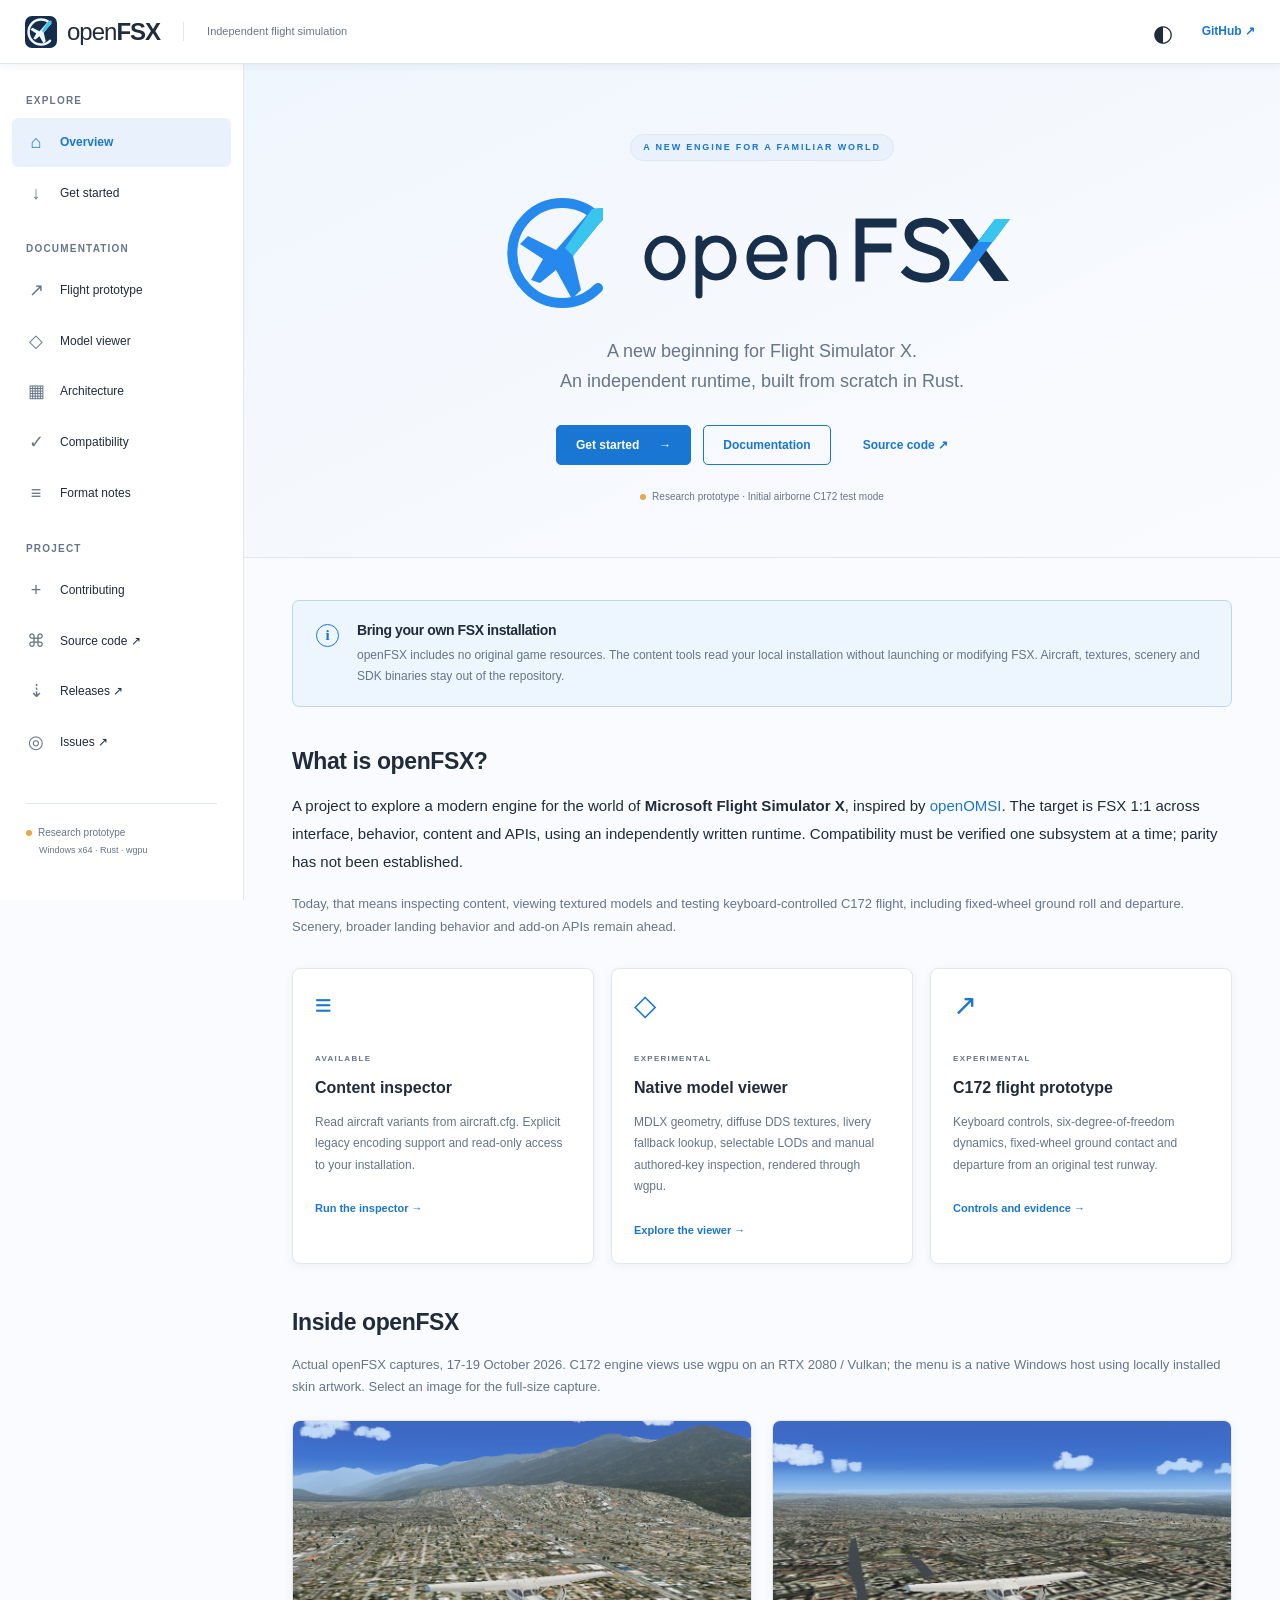
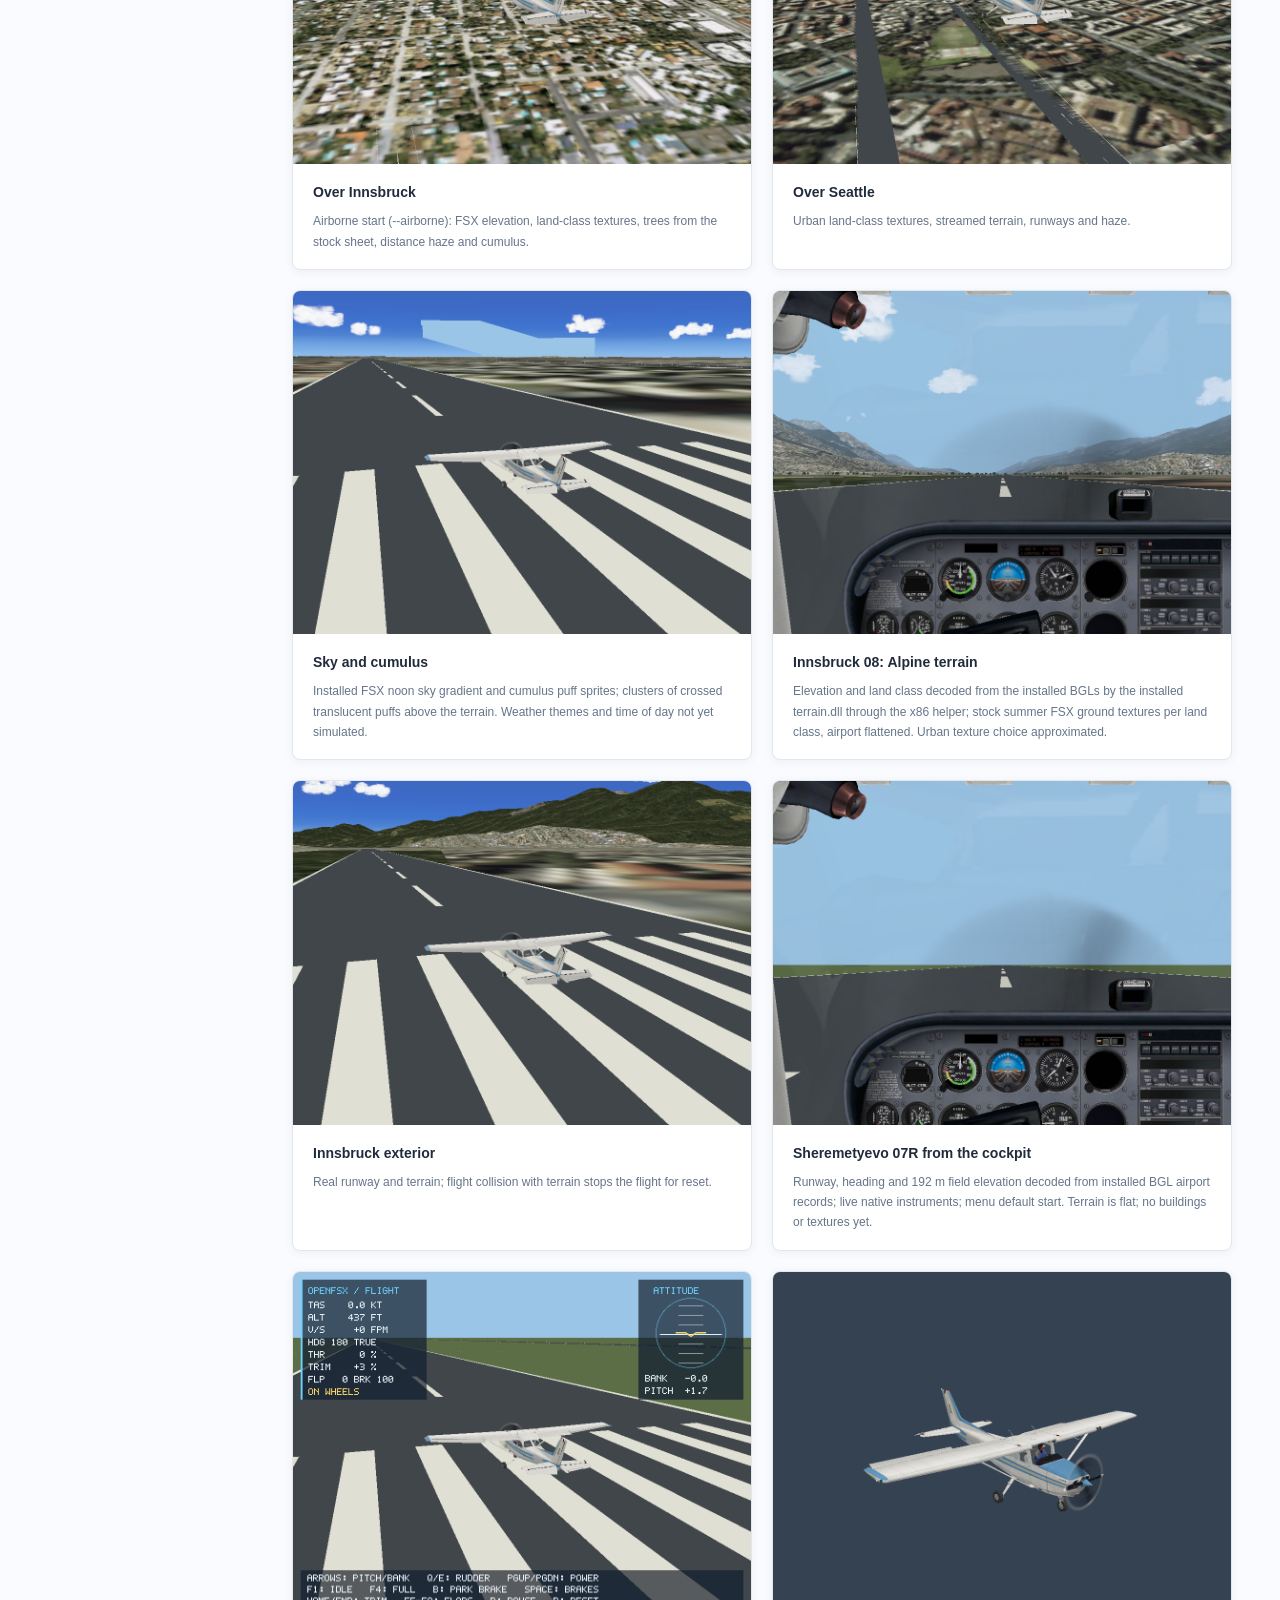
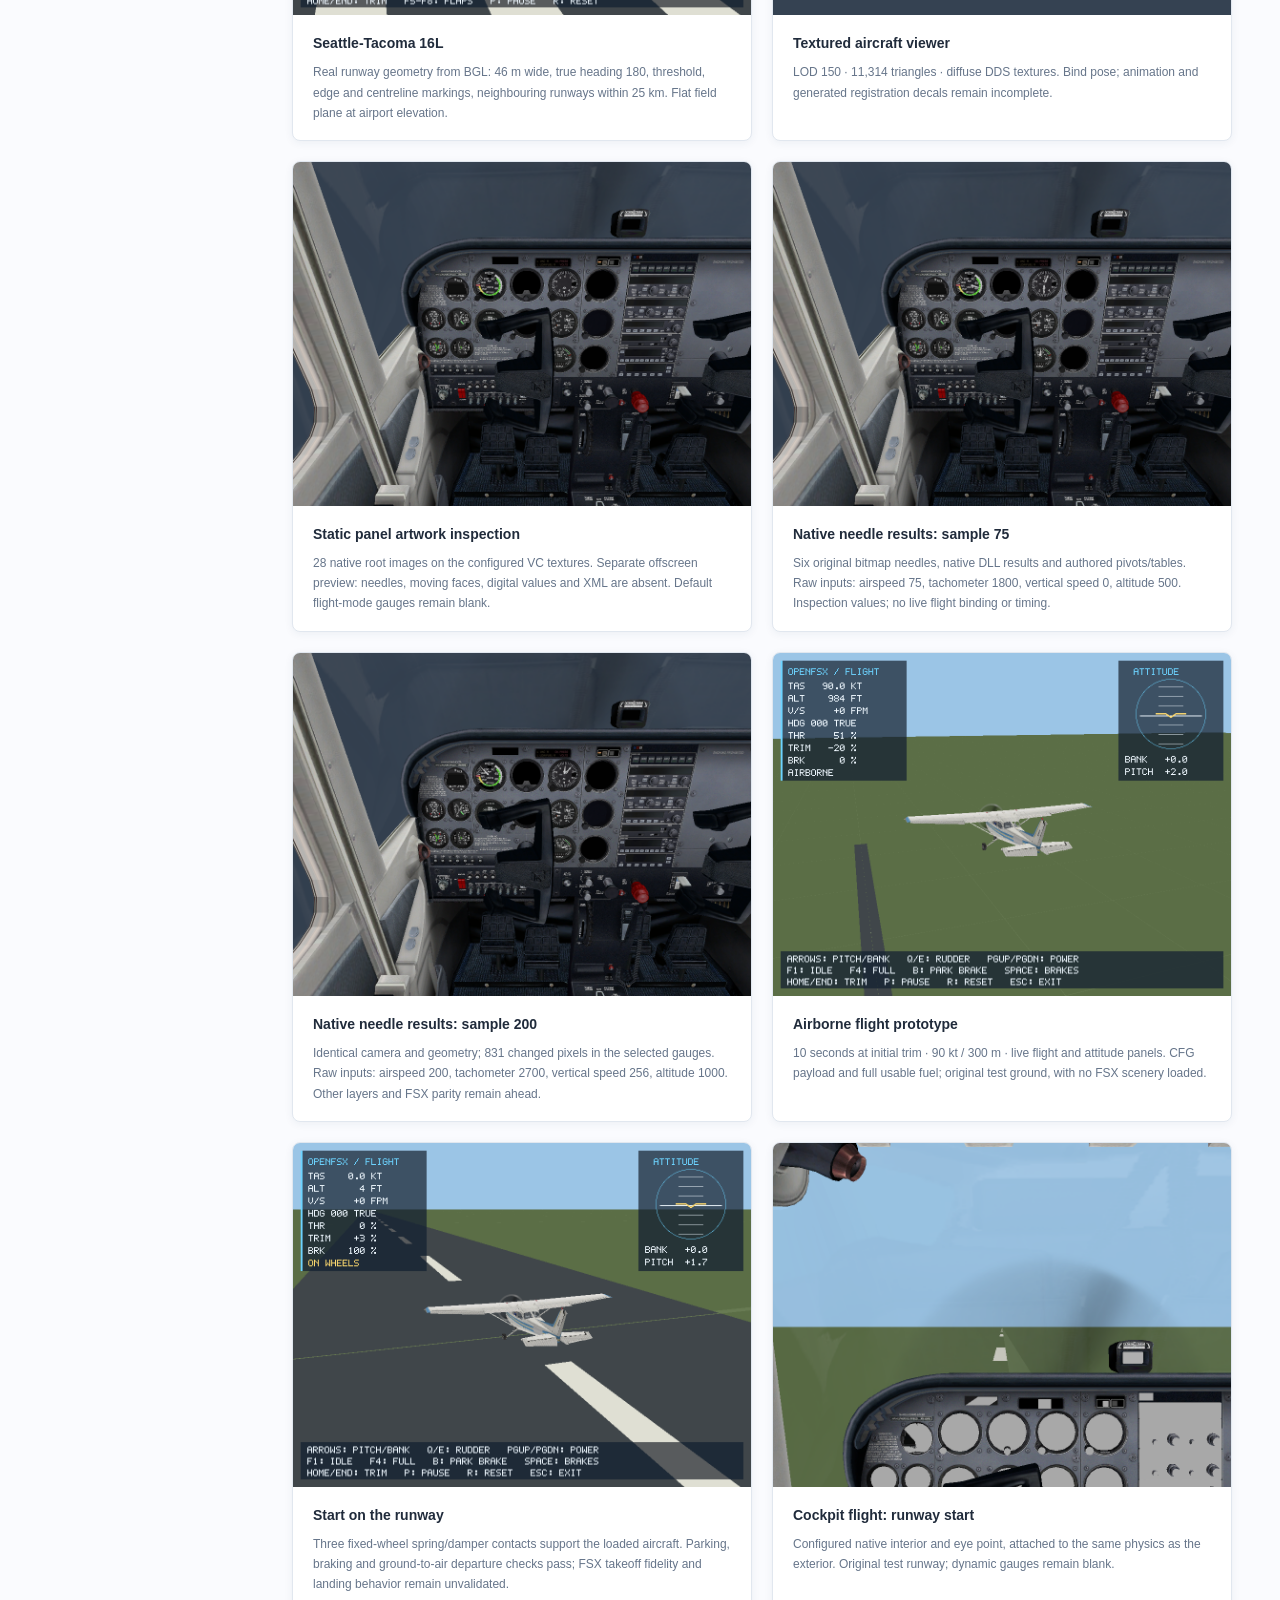
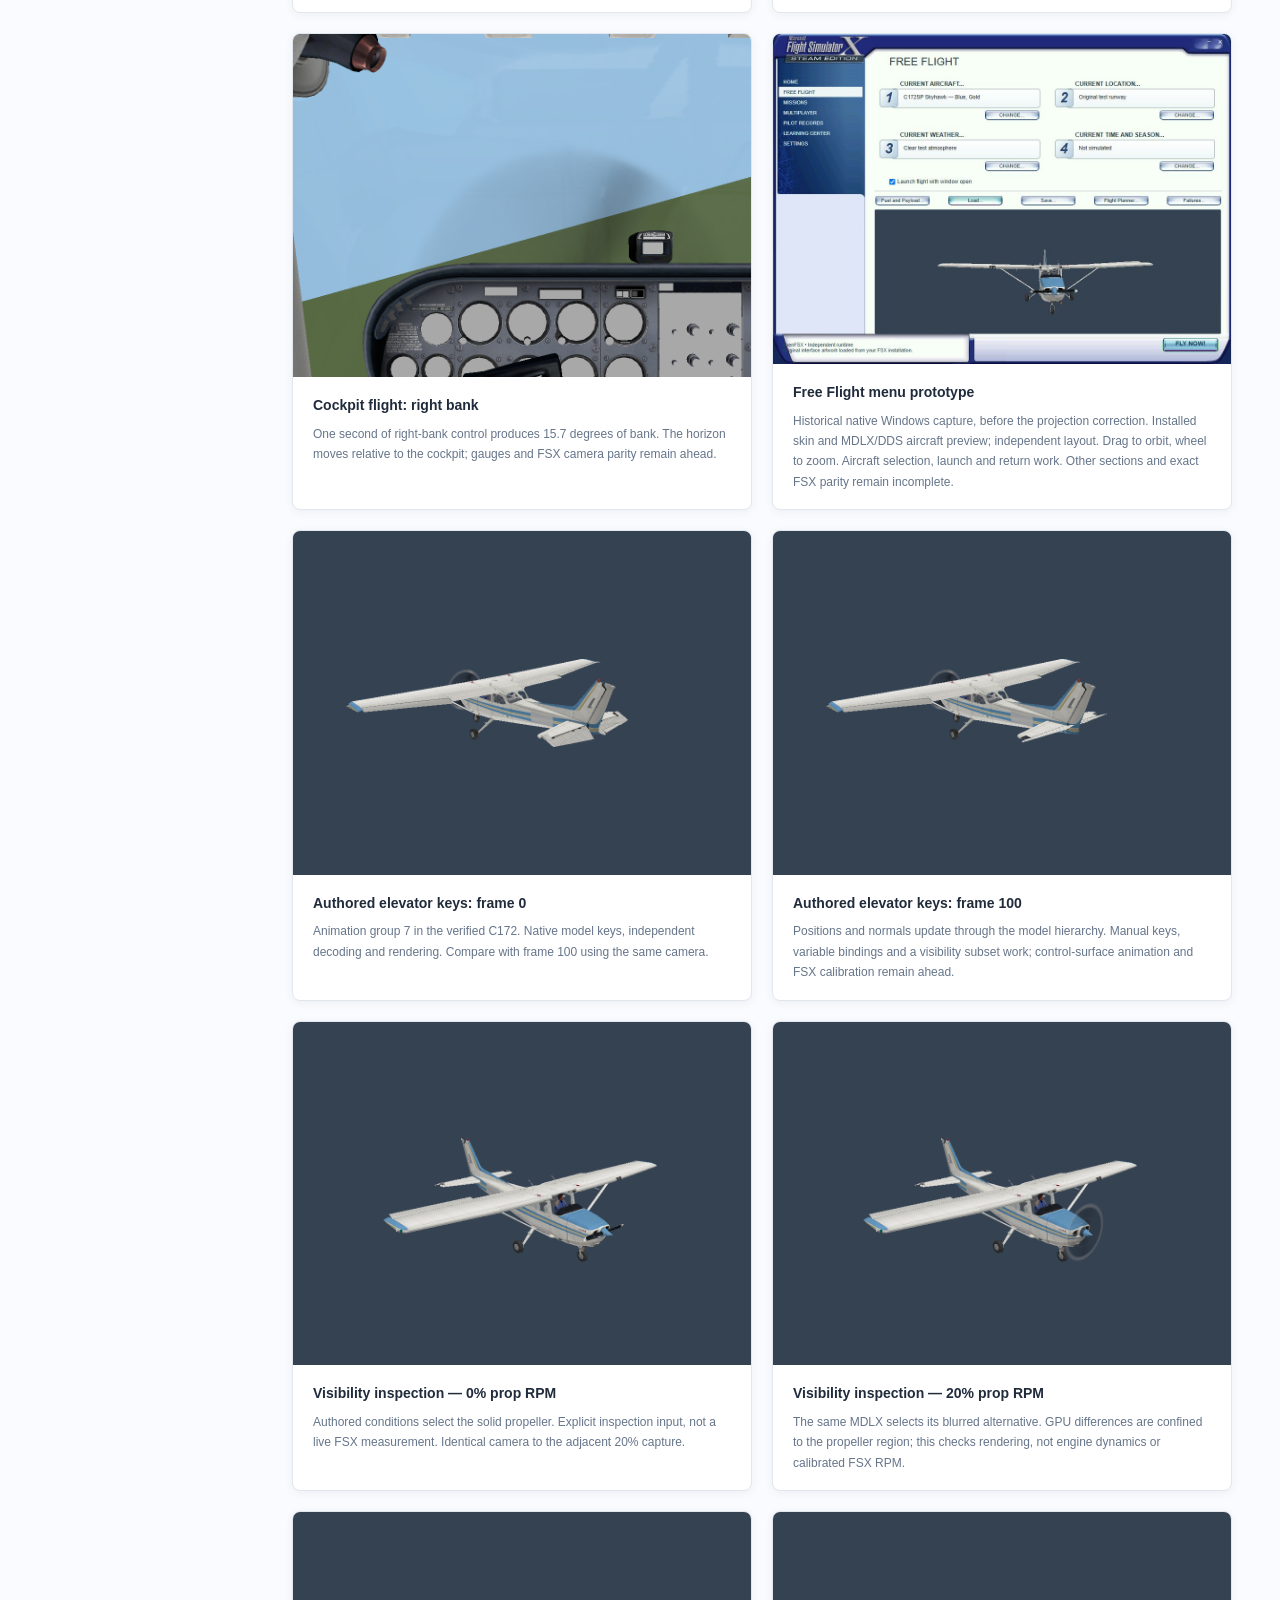
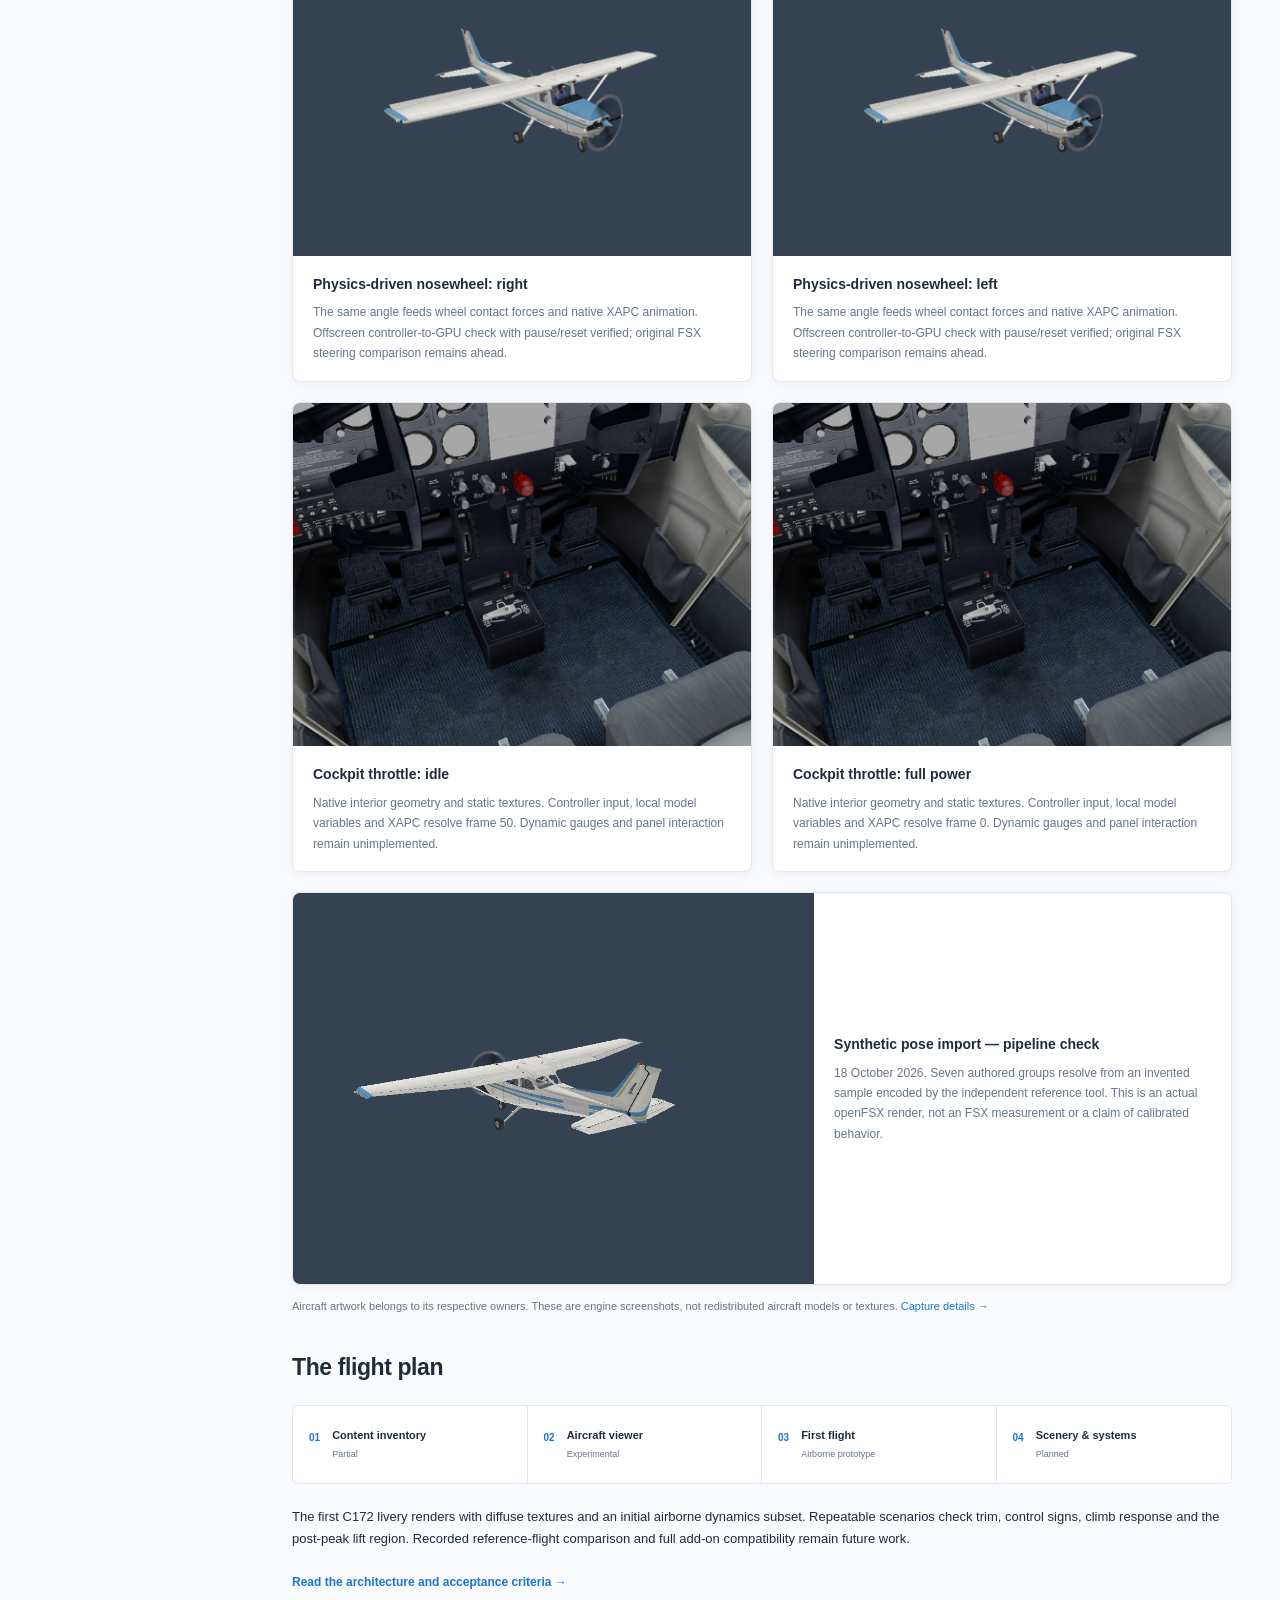
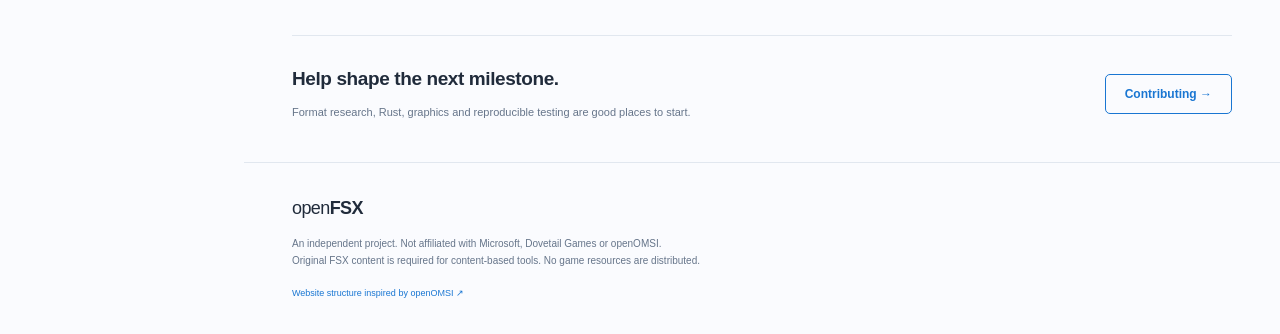
==== commit 4df81358: "Trees, distance haze and airborne airport starts Co-Authored-By: Claude Opus 5.5 <noreply@anthropic." ====
--- a/site/index.html
+++ b/site/index.html
@@ -61,6 +61,8 @@
         <h2 class="section-title" id="screenshots-title">Inside openFSX</h2>
         <p class="muted">Actual openFSX captures, 17-19 October 2026. C172 engine views use wgpu on an RTX 2080 / Vulkan; the menu is a native Windows host using locally installed skin artwork. Select an image for the full-size capture.</p>
         <div class="screenshot-grid">
+          <figure><a href="assets/screenshots/lowi-air.png" target="_blank" rel="noopener" aria-label="Open full-size Innsbruck airborne view"><img src="assets/screenshots/lowi-air.png" width="960" height="720" loading="lazy" decoding="async" alt="C172 flying over suburban Innsbruck with trees, the Inn valley and hazy Alpine ridges under cumulus clouds."></a><figcaption><strong>Over Innsbruck</strong><span>Airborne start (--airborne): FSX elevation, land-class textures, trees from the stock sheet, distance haze and cumulus.</span></figcaption></figure>
+          <figure><a href="assets/screenshots/ksea-air.png" target="_blank" rel="noopener" aria-label="Open full-size Seattle airborne view"><img src="assets/screenshots/ksea-air.png" width="960" height="720" loading="lazy" decoding="async" alt="C172 over Seattle with urban ground textures, runways and a hazy horizon."></a><figcaption><strong>Over Seattle</strong><span>Urban land-class textures, streamed terrain, runways and haze.</span></figcaption></figure>
           <figure><a href="assets/screenshots/ksea-sky.png" target="_blank" rel="noopener" aria-label="Open full-size Seattle sky and clouds"><img src="assets/screenshots/ksea-sky.png" width="960" height="720" loading="lazy" decoding="async" alt="C172 on Seattle-Tacoma runway 16L under a blue sky gradient with scattered cumulus clouds."></a><figcaption><strong>Sky and cumulus</strong><span>Installed FSX noon sky gradient and cumulus puff sprites; clusters of crossed translucent puffs above the terrain. Weather themes and time of day not yet simulated.</span></figcaption></figure>
           <figure><a href="assets/screenshots/lowi-cockpit.png" target="_blank" rel="noopener" aria-label="Open full-size Innsbruck cockpit with terrain"><img src="assets/screenshots/lowi-cockpit.png" width="960" height="720" loading="lazy" decoding="async" alt="C172 cockpit with live instruments on Innsbruck runway 08, Alpine ridges rising on both sides of the valley."></a><figcaption><strong>Innsbruck 08: Alpine terrain</strong><span>Elevation and land class decoded from the installed BGLs by the installed terrain.dll through the x86 helper; stock summer FSX ground textures per land class, airport flattened. Urban texture choice approximated.</span></figcaption></figure>
           <figure><a href="assets/screenshots/lowi-terrain.png" target="_blank" rel="noopener" aria-label="Open full-size Innsbruck exterior with terrain"><img src="assets/screenshots/lowi-terrain.png" width="960" height="720" loading="lazy" decoding="async" alt="C172 on the threshold of Innsbruck runway 08 with mountains along the Inn valley behind."></a><figcaption><strong>Innsbruck exterior</strong><span>Real runway and terrain; flight collision with terrain stops the flight for reset.</span></figcaption></figure>
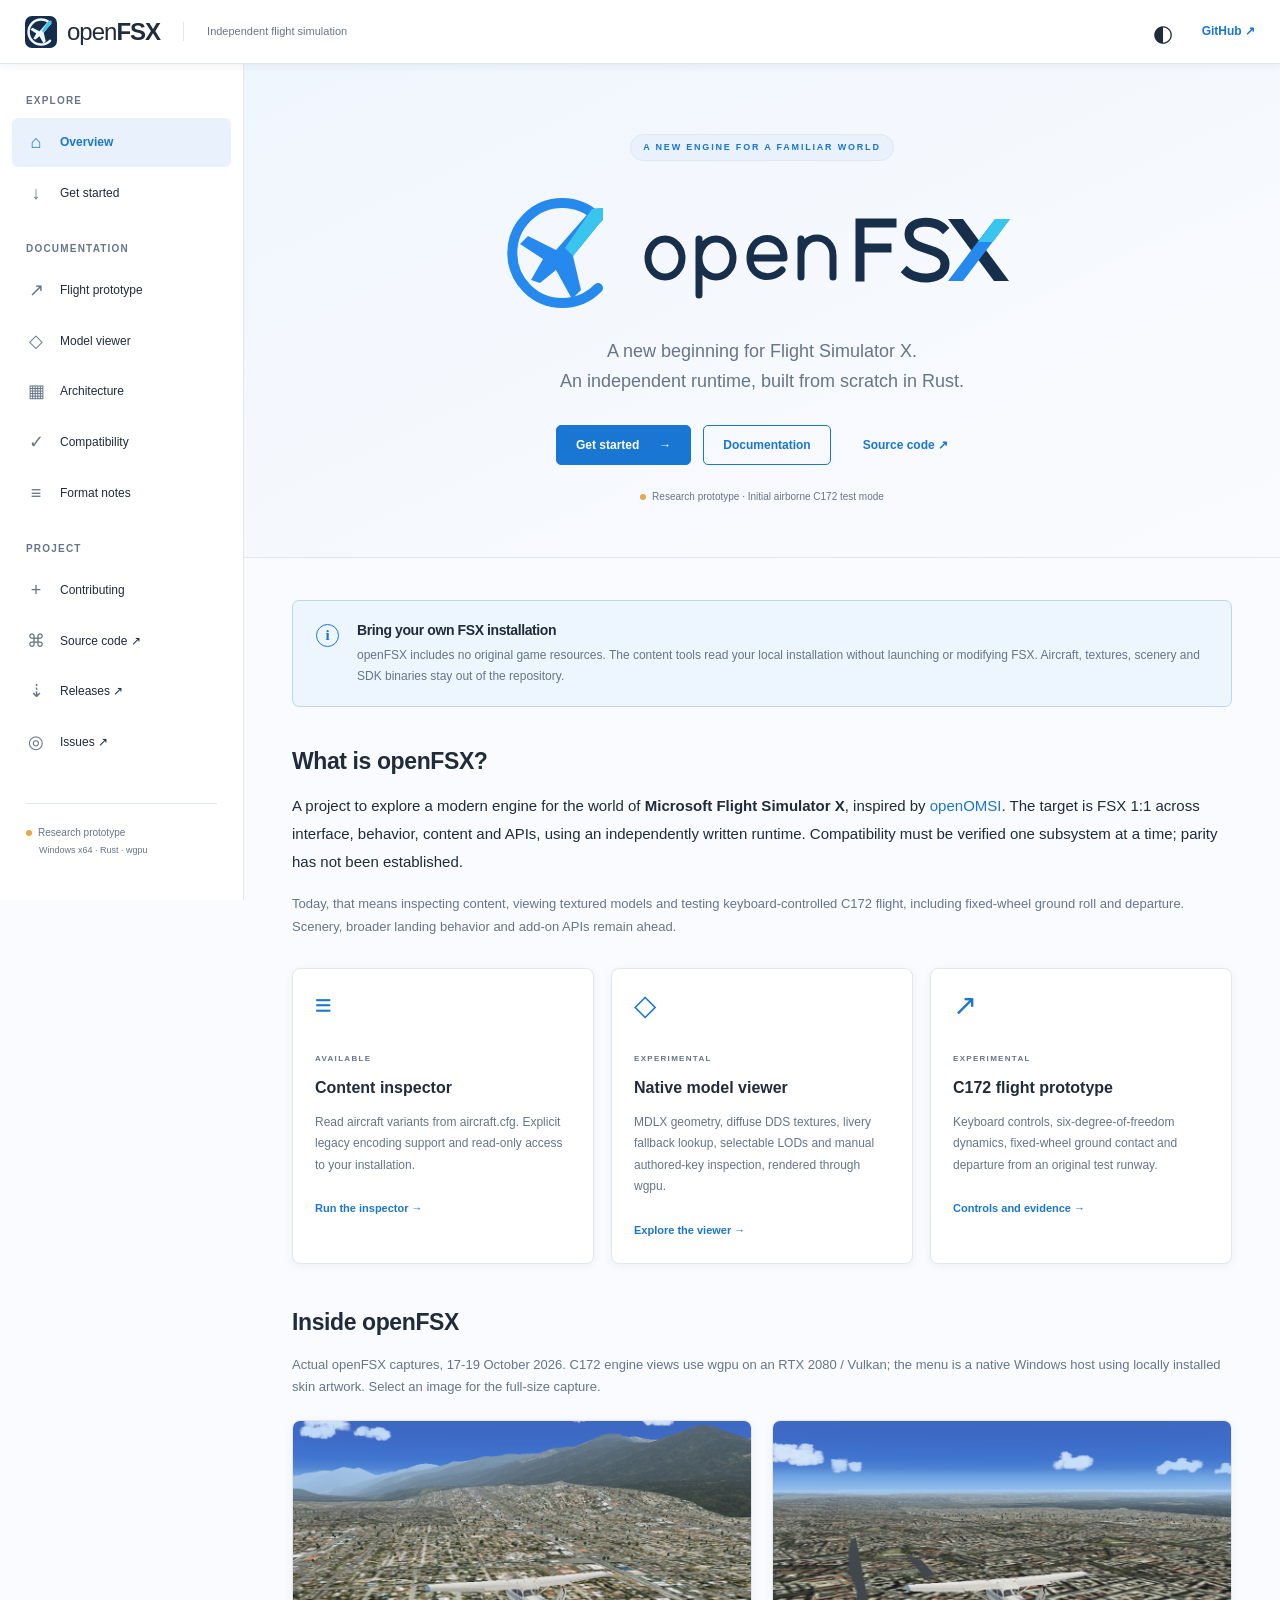
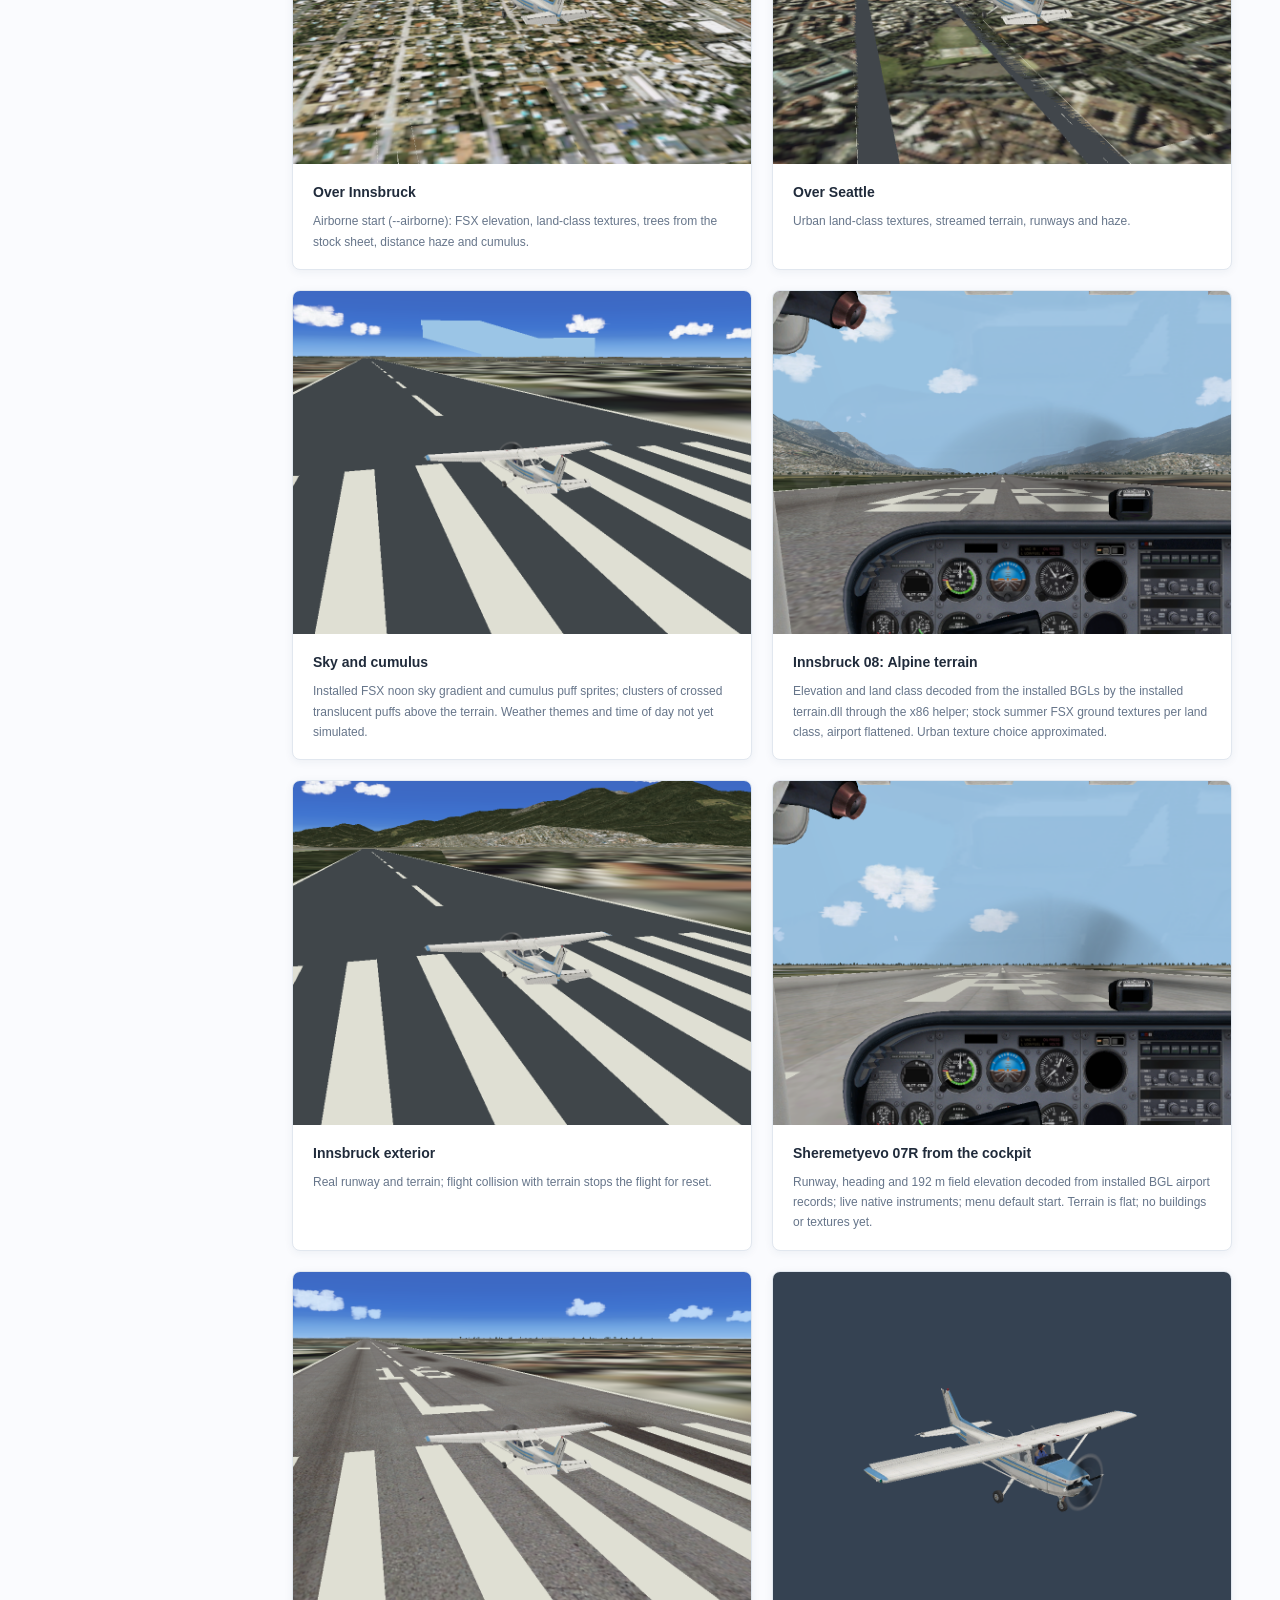
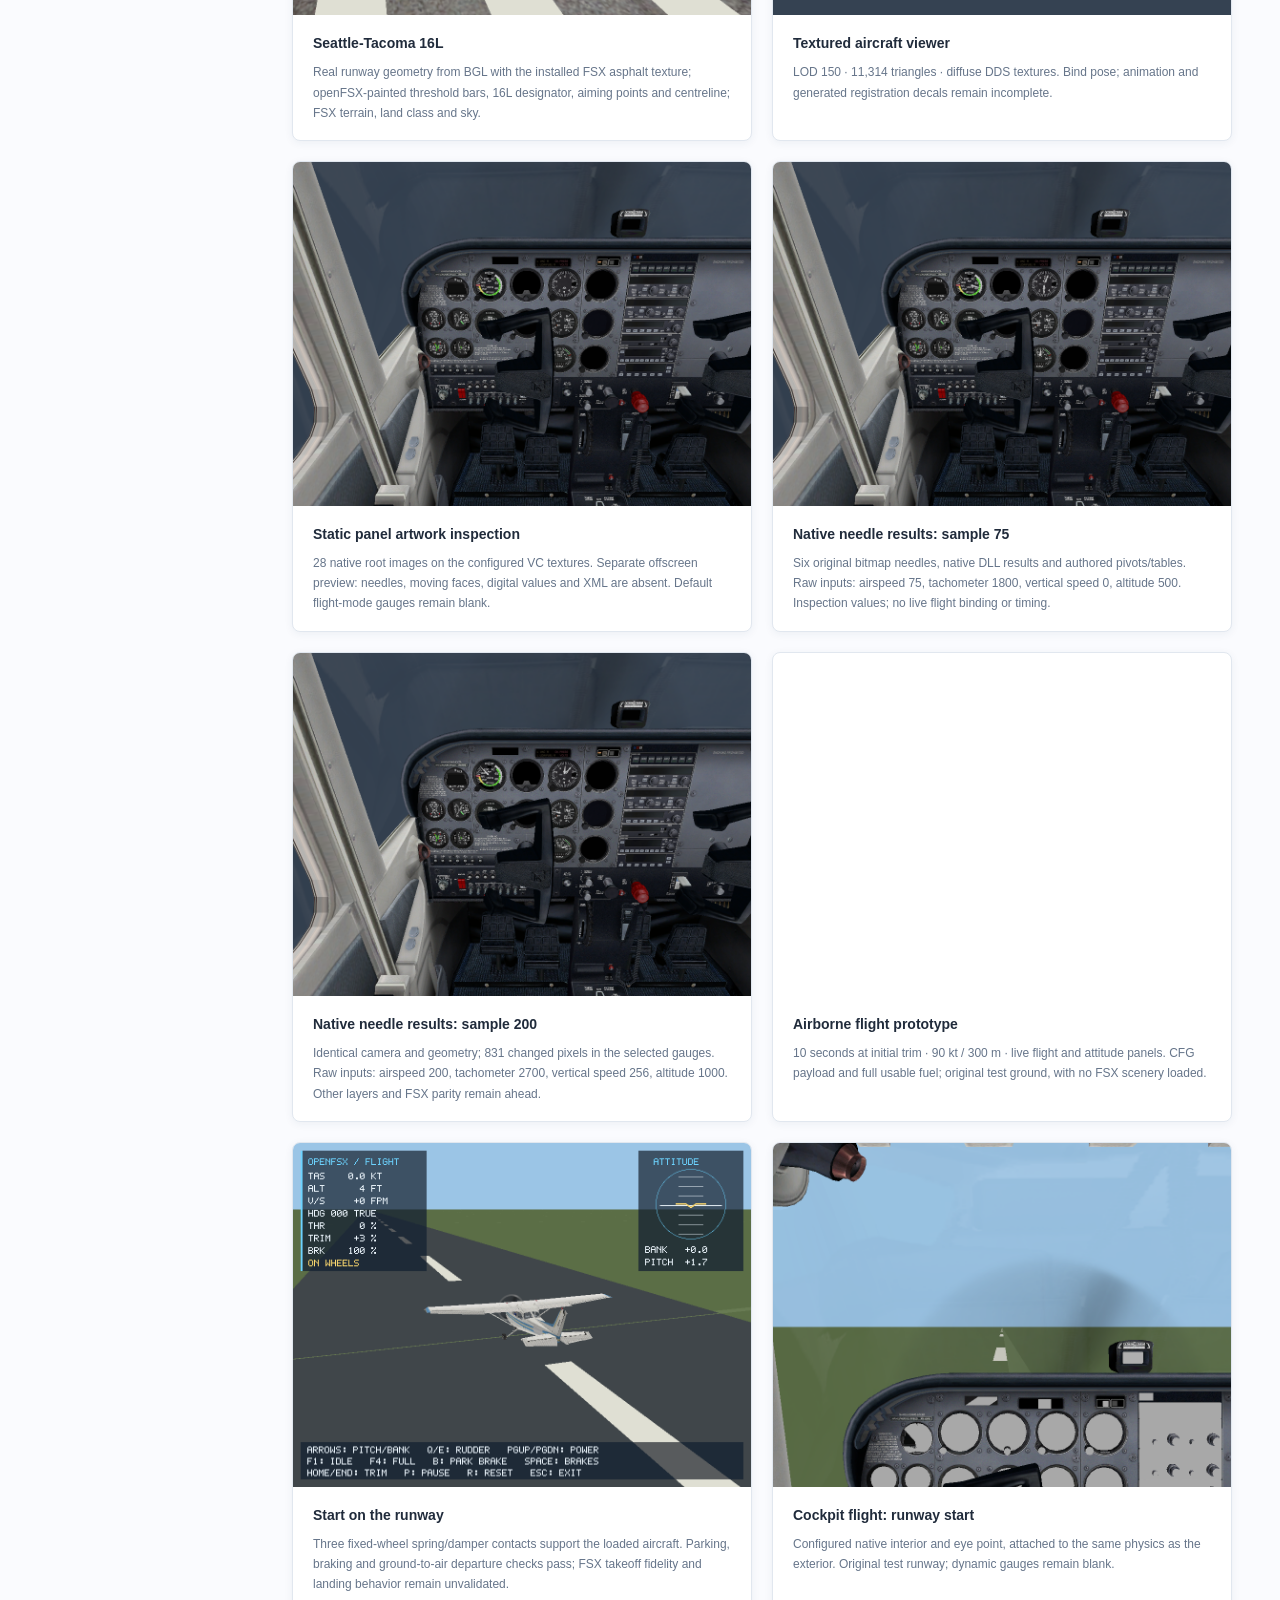
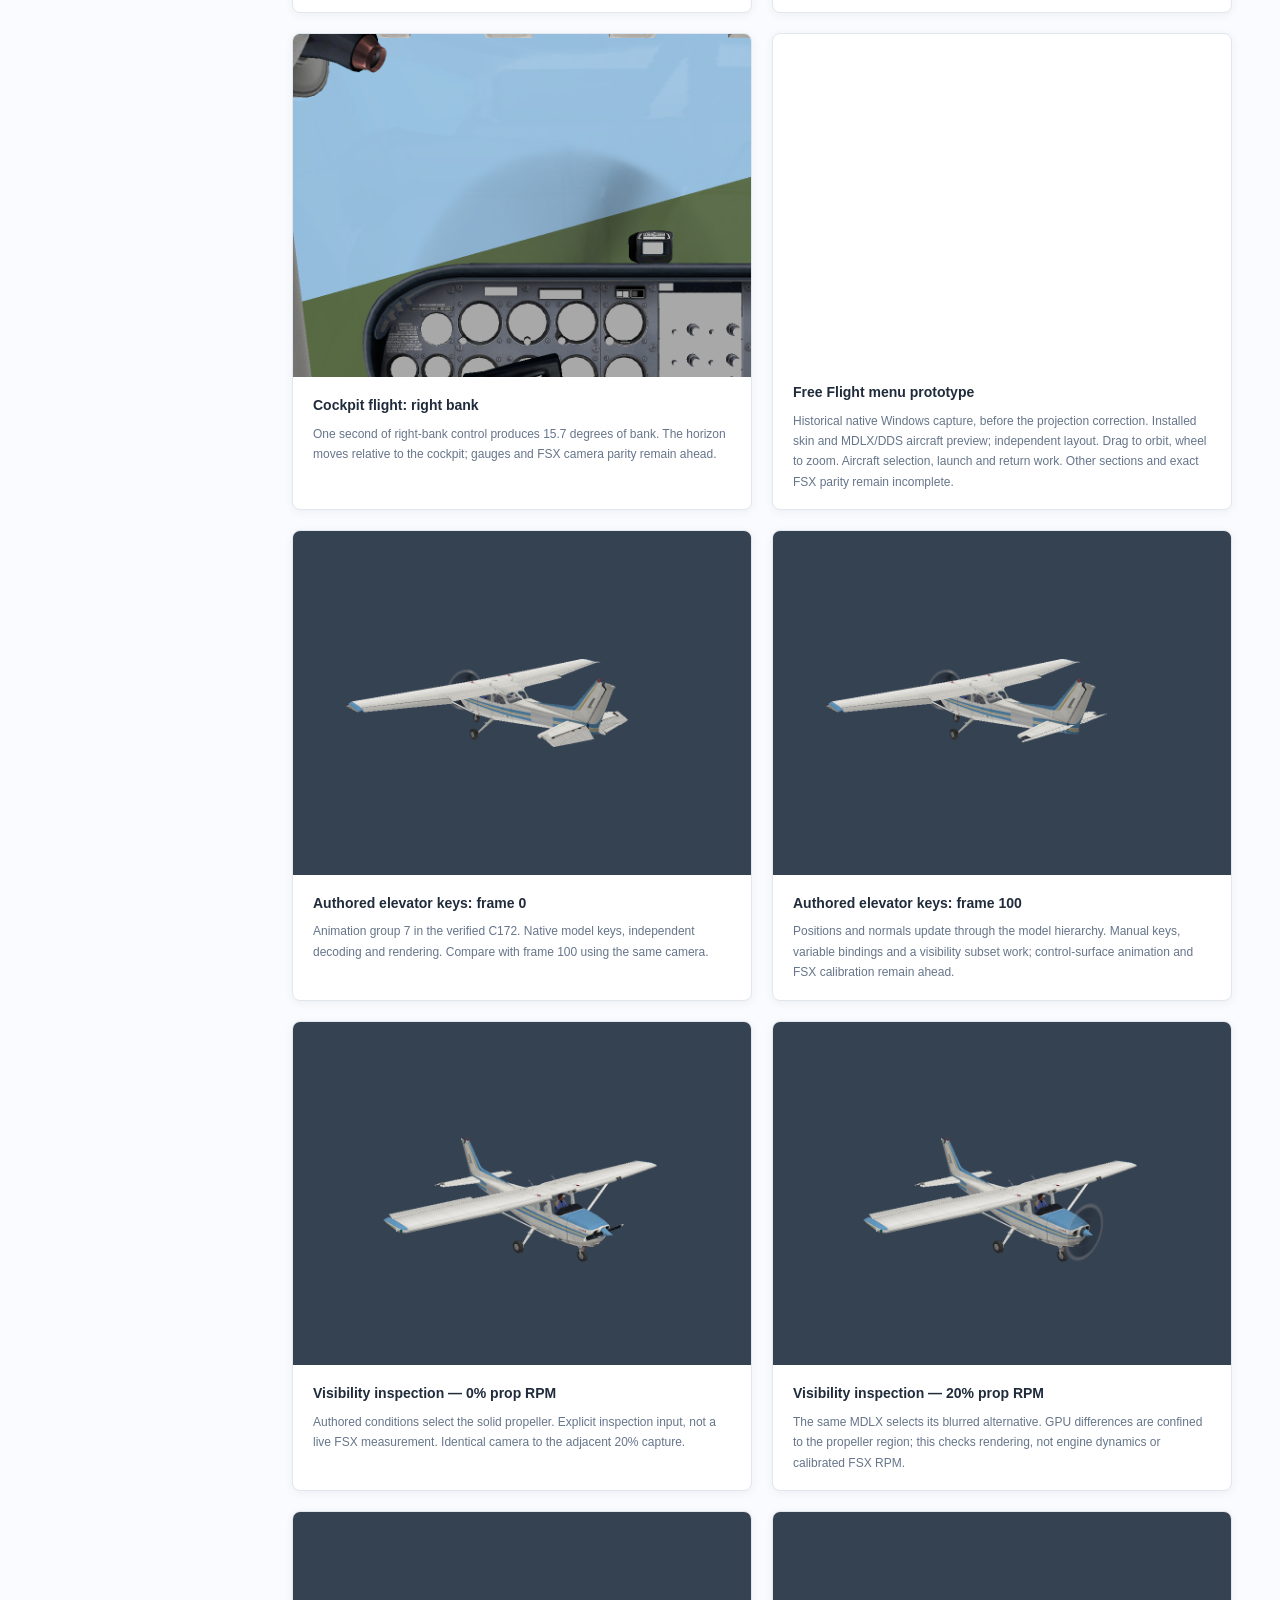
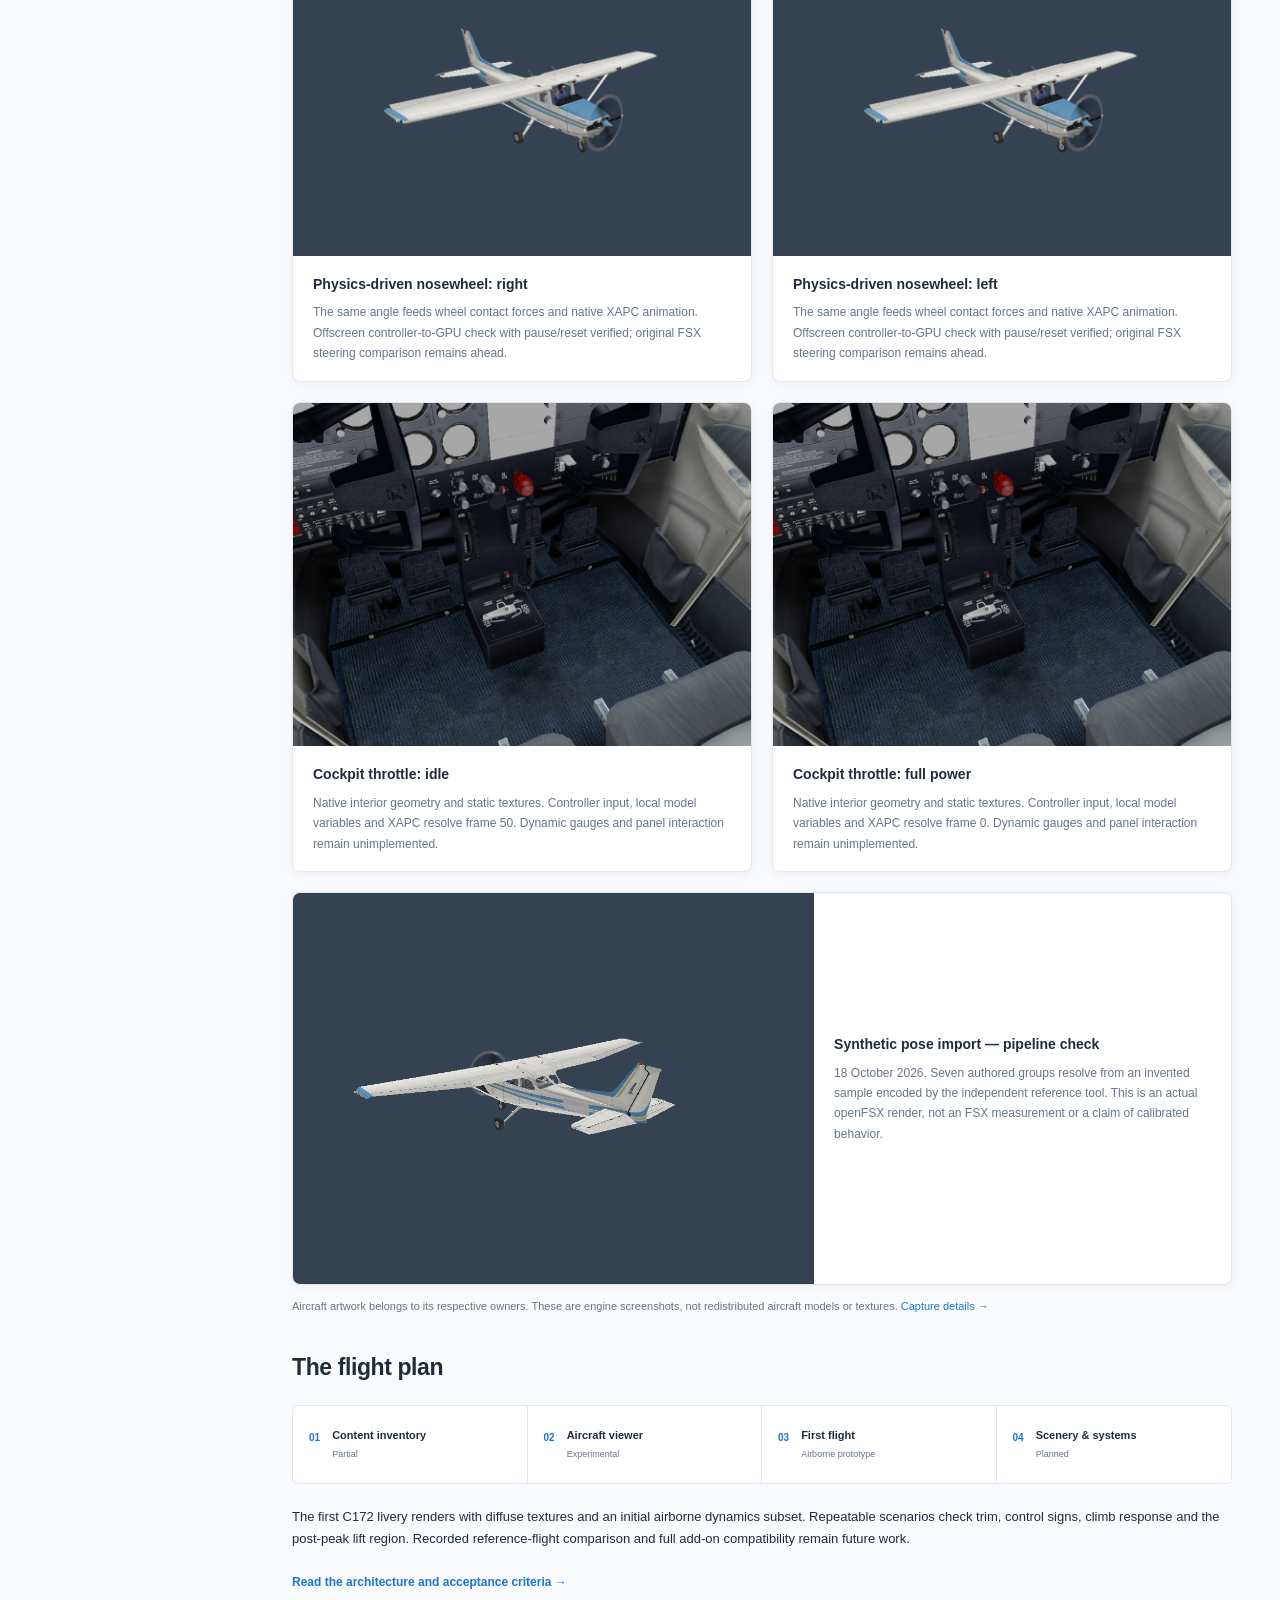
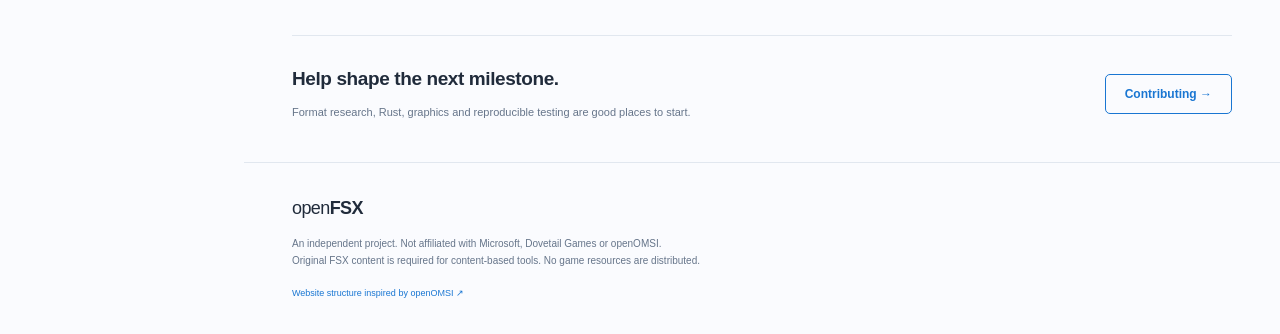
==== commit d83cb8fc: "Textured runways with designators and aiming points Co-Authored-By: Claude Opus 5.5 <noreply@anthrop" ====
--- a/site/index.html
+++ b/site/index.html
@@ -67,7 +67,7 @@
           <figure><a href="assets/screenshots/lowi-cockpit.png" target="_blank" rel="noopener" aria-label="Open full-size Innsbruck cockpit with terrain"><img src="assets/screenshots/lowi-cockpit.png" width="960" height="720" loading="lazy" decoding="async" alt="C172 cockpit with live instruments on Innsbruck runway 08, Alpine ridges rising on both sides of the valley."></a><figcaption><strong>Innsbruck 08: Alpine terrain</strong><span>Elevation and land class decoded from the installed BGLs by the installed terrain.dll through the x86 helper; stock summer FSX ground textures per land class, airport flattened. Urban texture choice approximated.</span></figcaption></figure>
           <figure><a href="assets/screenshots/lowi-terrain.png" target="_blank" rel="noopener" aria-label="Open full-size Innsbruck exterior with terrain"><img src="assets/screenshots/lowi-terrain.png" width="960" height="720" loading="lazy" decoding="async" alt="C172 on the threshold of Innsbruck runway 08 with mountains along the Inn valley behind."></a><figcaption><strong>Innsbruck exterior</strong><span>Real runway and terrain; flight collision with terrain stops the flight for reset.</span></figcaption></figure>
           <figure><a href="assets/screenshots/uuee-cockpit.png" target="_blank" rel="noopener" aria-label="Open full-size Sheremetyevo cockpit start"><img src="assets/screenshots/uuee-cockpit.png" width="960" height="720" loading="lazy" decoding="async" alt="C172 virtual cockpit with live airspeed, attitude and altimeter instruments, lined up on Sheremetyevo runway 07R decoded from the installed scenery."></a><figcaption><strong>Sheremetyevo 07R from the cockpit</strong><span>Runway, heading and 192 m field elevation decoded from installed BGL airport records; live native instruments; menu default start. Terrain is flat; no buildings or textures yet.</span></figcaption></figure>
-          <figure><a href="assets/screenshots/ksea-runway.png" target="_blank" rel="noopener" aria-label="Open full-size Seattle-Tacoma runway start"><img src="assets/screenshots/ksea-runway.png" width="960" height="720" loading="lazy" decoding="async" alt="C172 on the threshold of Seattle-Tacoma runway 16L with threshold bars, centreline and the parallel runway, flight panel showing heading 180."></a><figcaption><strong>Seattle-Tacoma 16L</strong><span>Real runway geometry from BGL: 46 m wide, true heading 180, threshold, edge and centreline markings, neighbouring runways within 25 km. Flat field plane at airport elevation.</span></figcaption></figure>
+          <figure><a href="assets/screenshots/ksea-runway.png" target="_blank" rel="noopener" aria-label="Open full-size Seattle-Tacoma runway start"><img src="assets/screenshots/ksea-runway.png" width="960" height="720" loading="lazy" decoding="async" alt="C172 on the threshold of Seattle-Tacoma runway 16L with threshold bars, centreline and the parallel runway, flight panel showing heading 180."></a><figcaption><strong>Seattle-Tacoma 16L</strong><span>Real runway geometry from BGL with the installed FSX asphalt texture; openFSX-painted threshold bars, 16L designator, aiming points and centreline; FSX terrain, land class and sky.</span></figcaption></figure>
           <figure><a href="assets/screenshots/c172-viewer.png" target="_blank" rel="noopener" aria-label="Open full-size C172 model viewer screenshot"><img src="assets/screenshots/c172-viewer.png" width="960" height="720" loading="lazy" decoding="async" alt="Blue and gold C172 viewed from a front quarter against the openFSX model viewer's slate background."></a><figcaption><strong>Textured aircraft viewer</strong><span>LOD 150 · 11,314 triangles · diffuse DDS textures. Bind pose; animation and generated registration decals remain incomplete.</span></figcaption></figure>
           <figure><a href="assets/screenshots/c172-panel-static-artwork.png" target="_blank" rel="noopener" aria-label="Open full-size static C172 panel artwork inspection"><img src="assets/screenshots/c172-panel-static-artwork.png" width="960" height="720" loading="lazy" decoding="async" alt="C172 interior with native instrument scales and radio artwork rendered by openFSX; needles, moving faces and digital values are absent."></a><figcaption><strong>Static panel artwork inspection</strong><span>28 native root images on the configured VC textures. Separate offscreen preview: needles, moving faces, digital values and XML are absent. Default flight-mode gauges remain blank.</span></figcaption></figure>
           <figure><a href="assets/screenshots/c172-native-needle-75.png" target="_blank" rel="noopener" aria-label="Open full-size native needle sample 75"><img src="assets/screenshots/c172-native-needle-75.png" width="960" height="720" loading="lazy" decoding="async" alt="C172 instrument needles rendered from recorded native callback results, with raw airspeed input 75 and altimeter input 500."></a><figcaption><strong>Native needle results: sample 75</strong><span>Six original bitmap needles, native DLL results and authored pivots/tables. Raw inputs: airspeed 75, tachometer 1800, vertical speed 0, altitude 500. Inspection values; no live flight binding or timing.</span></figcaption></figure>
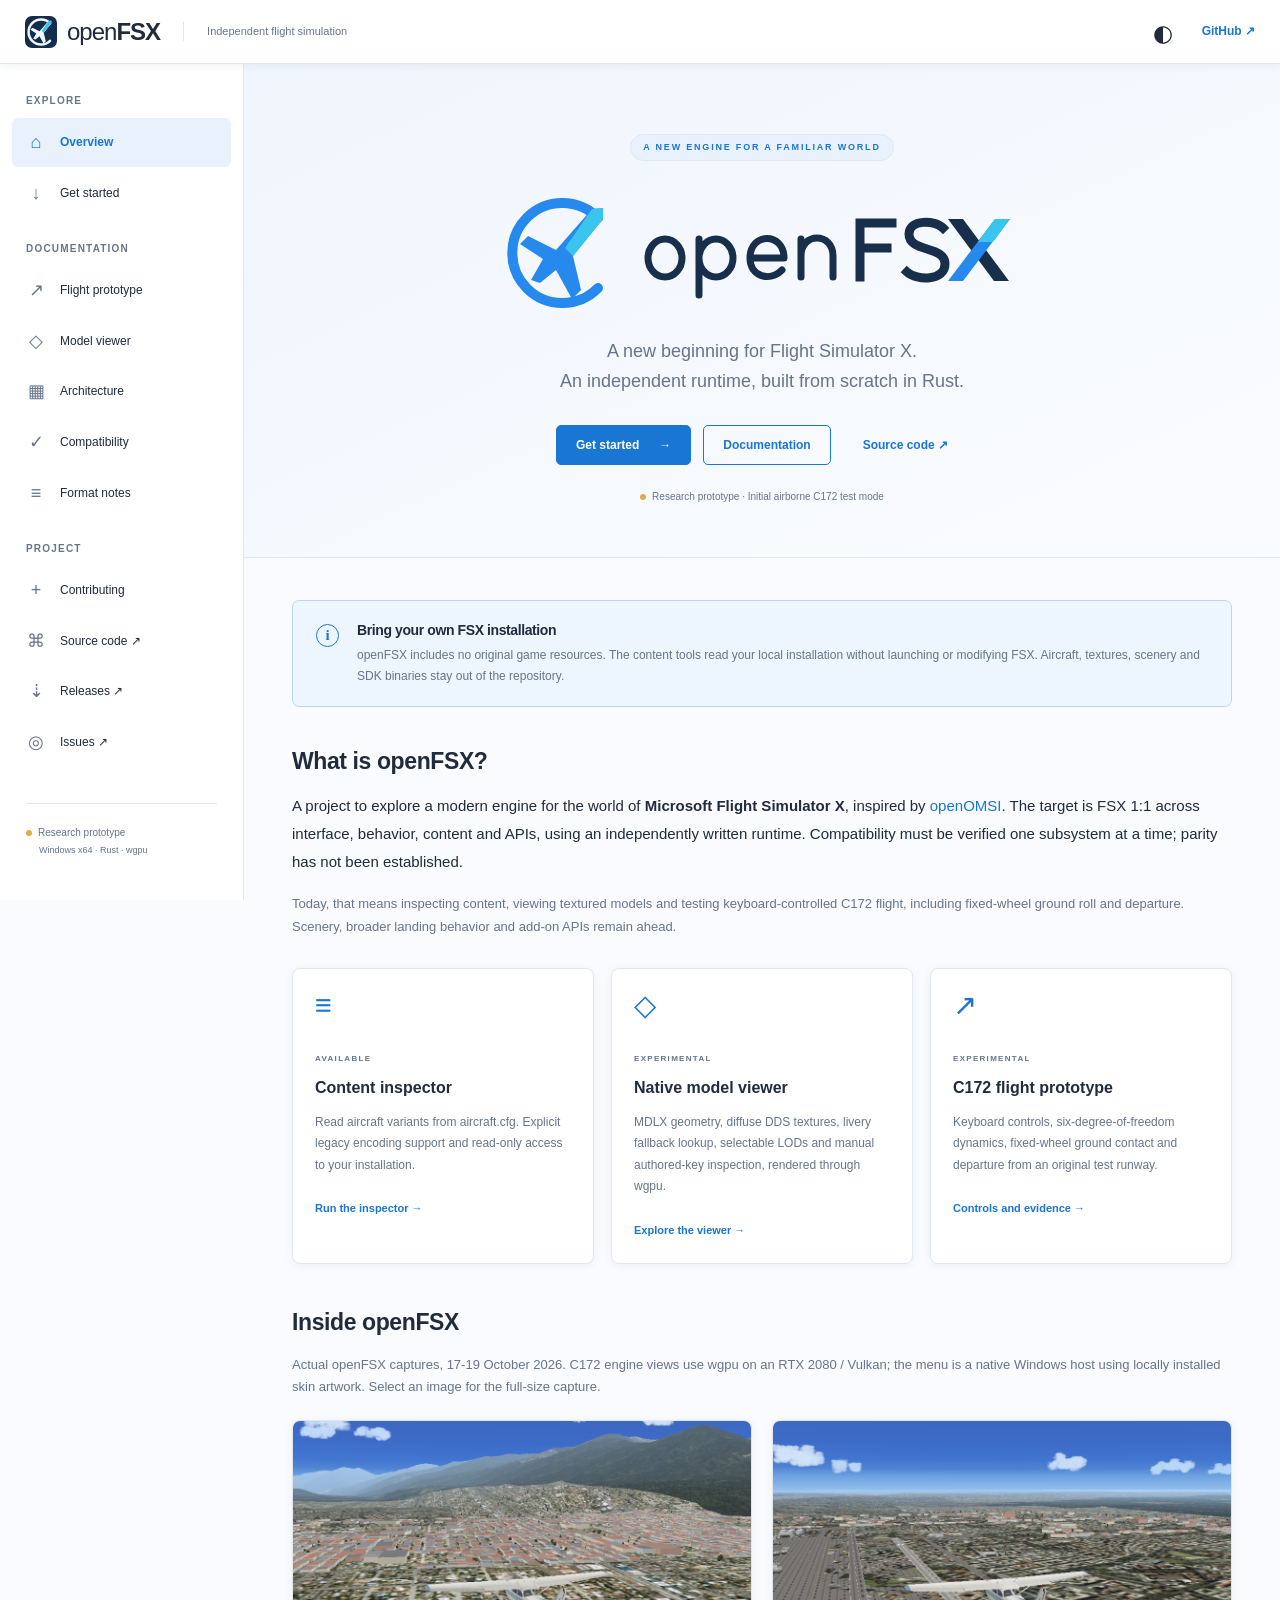
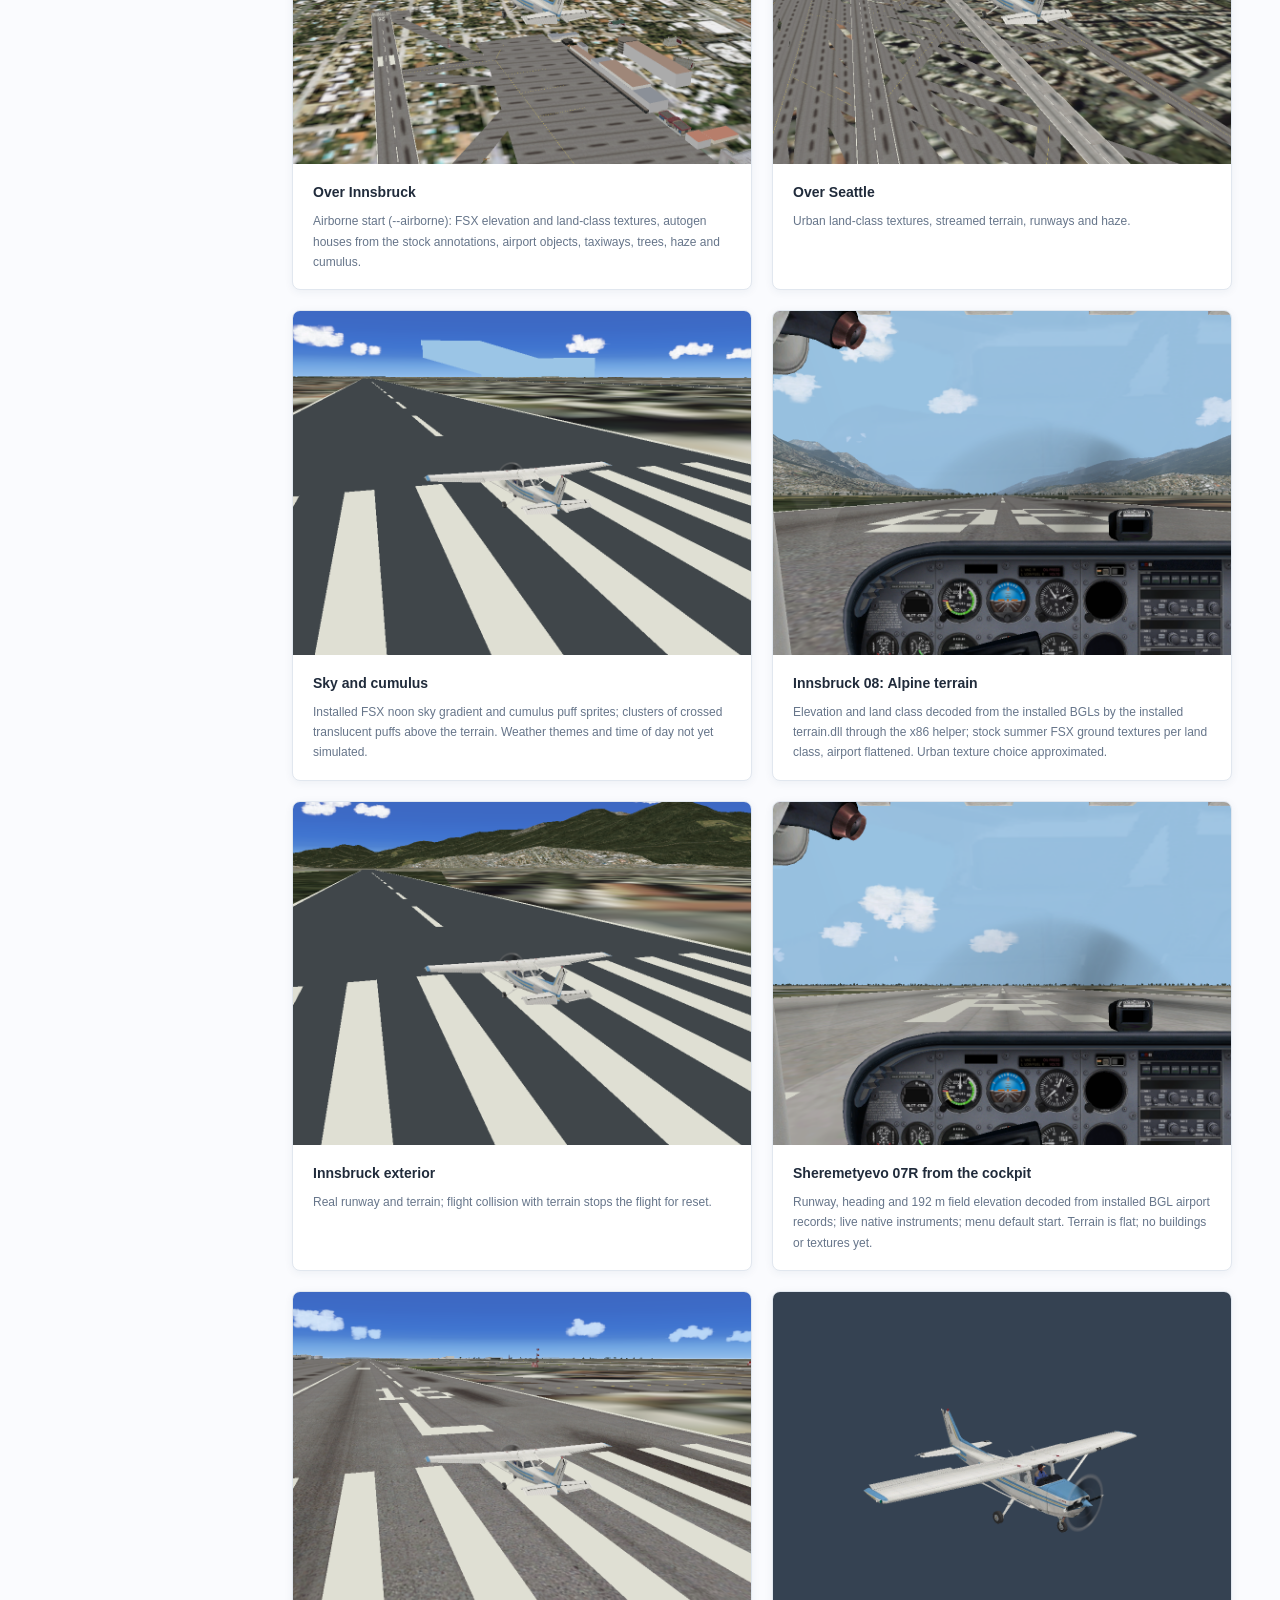
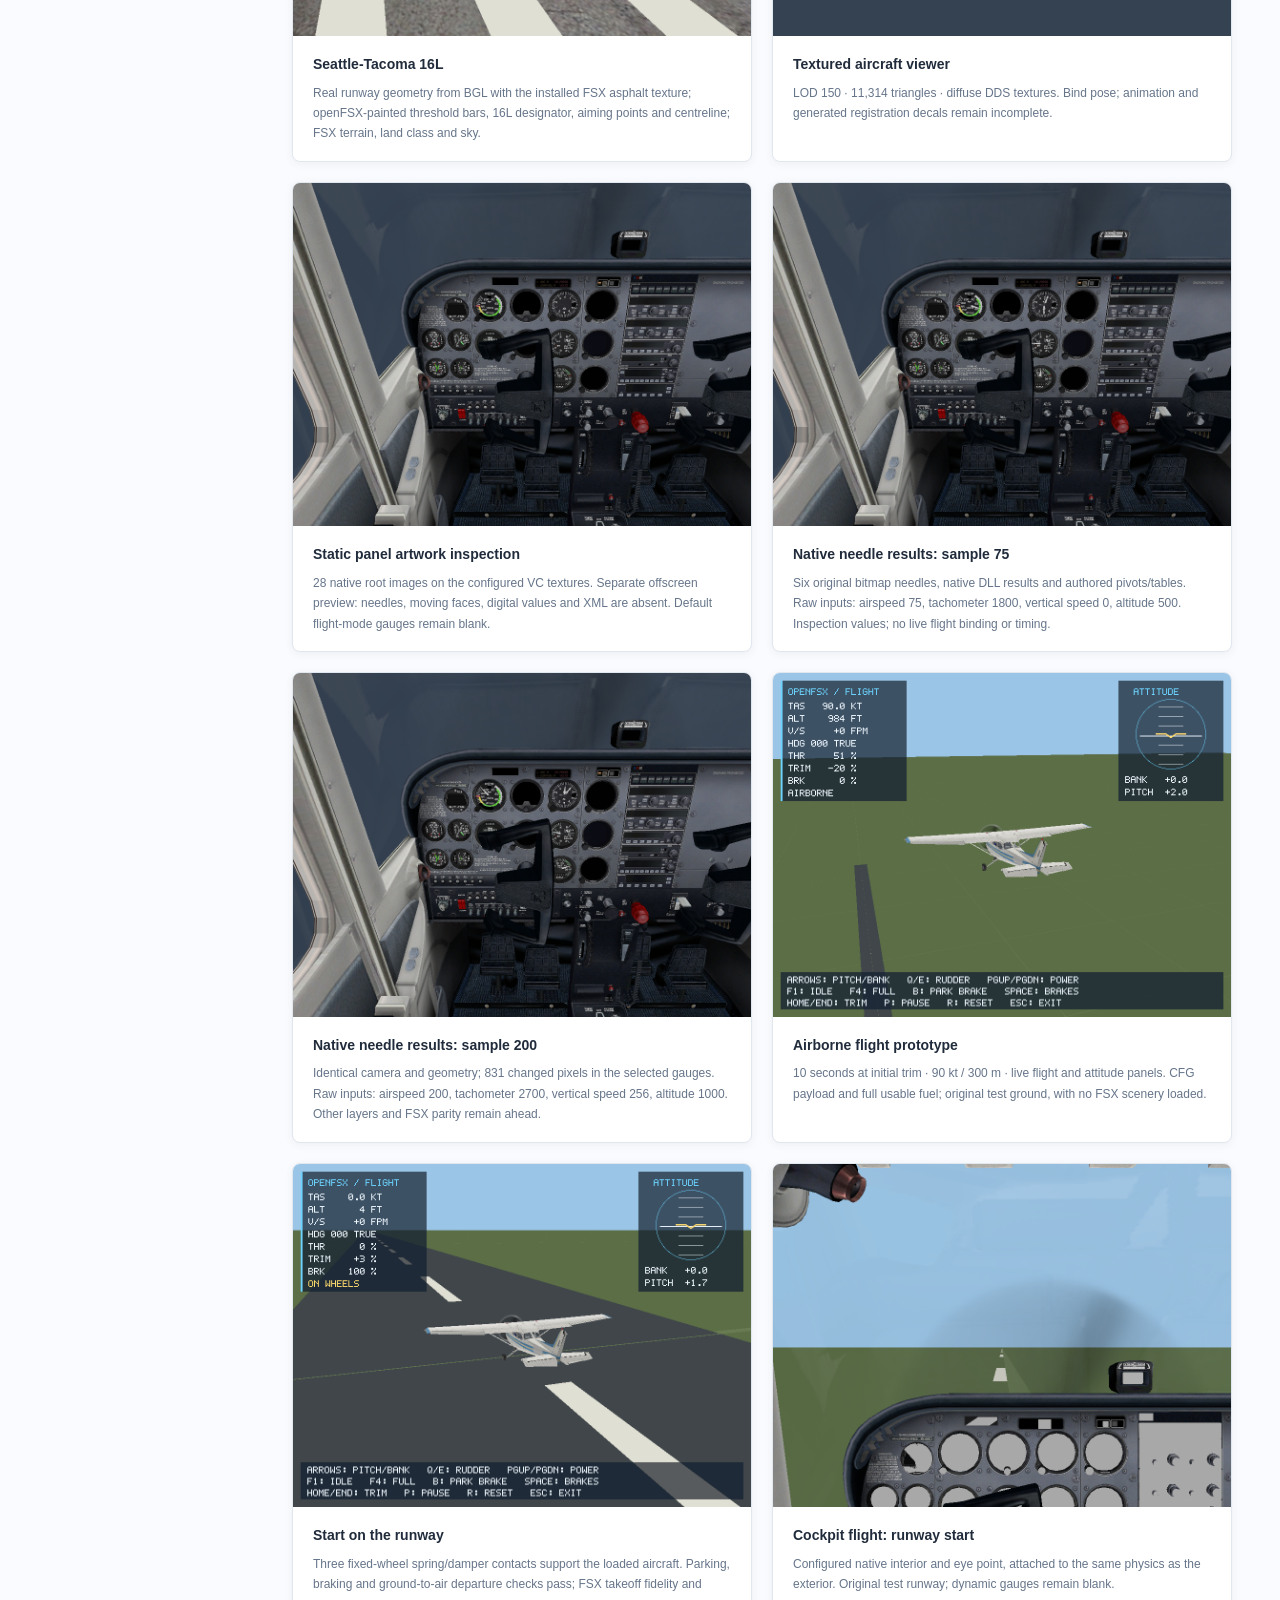
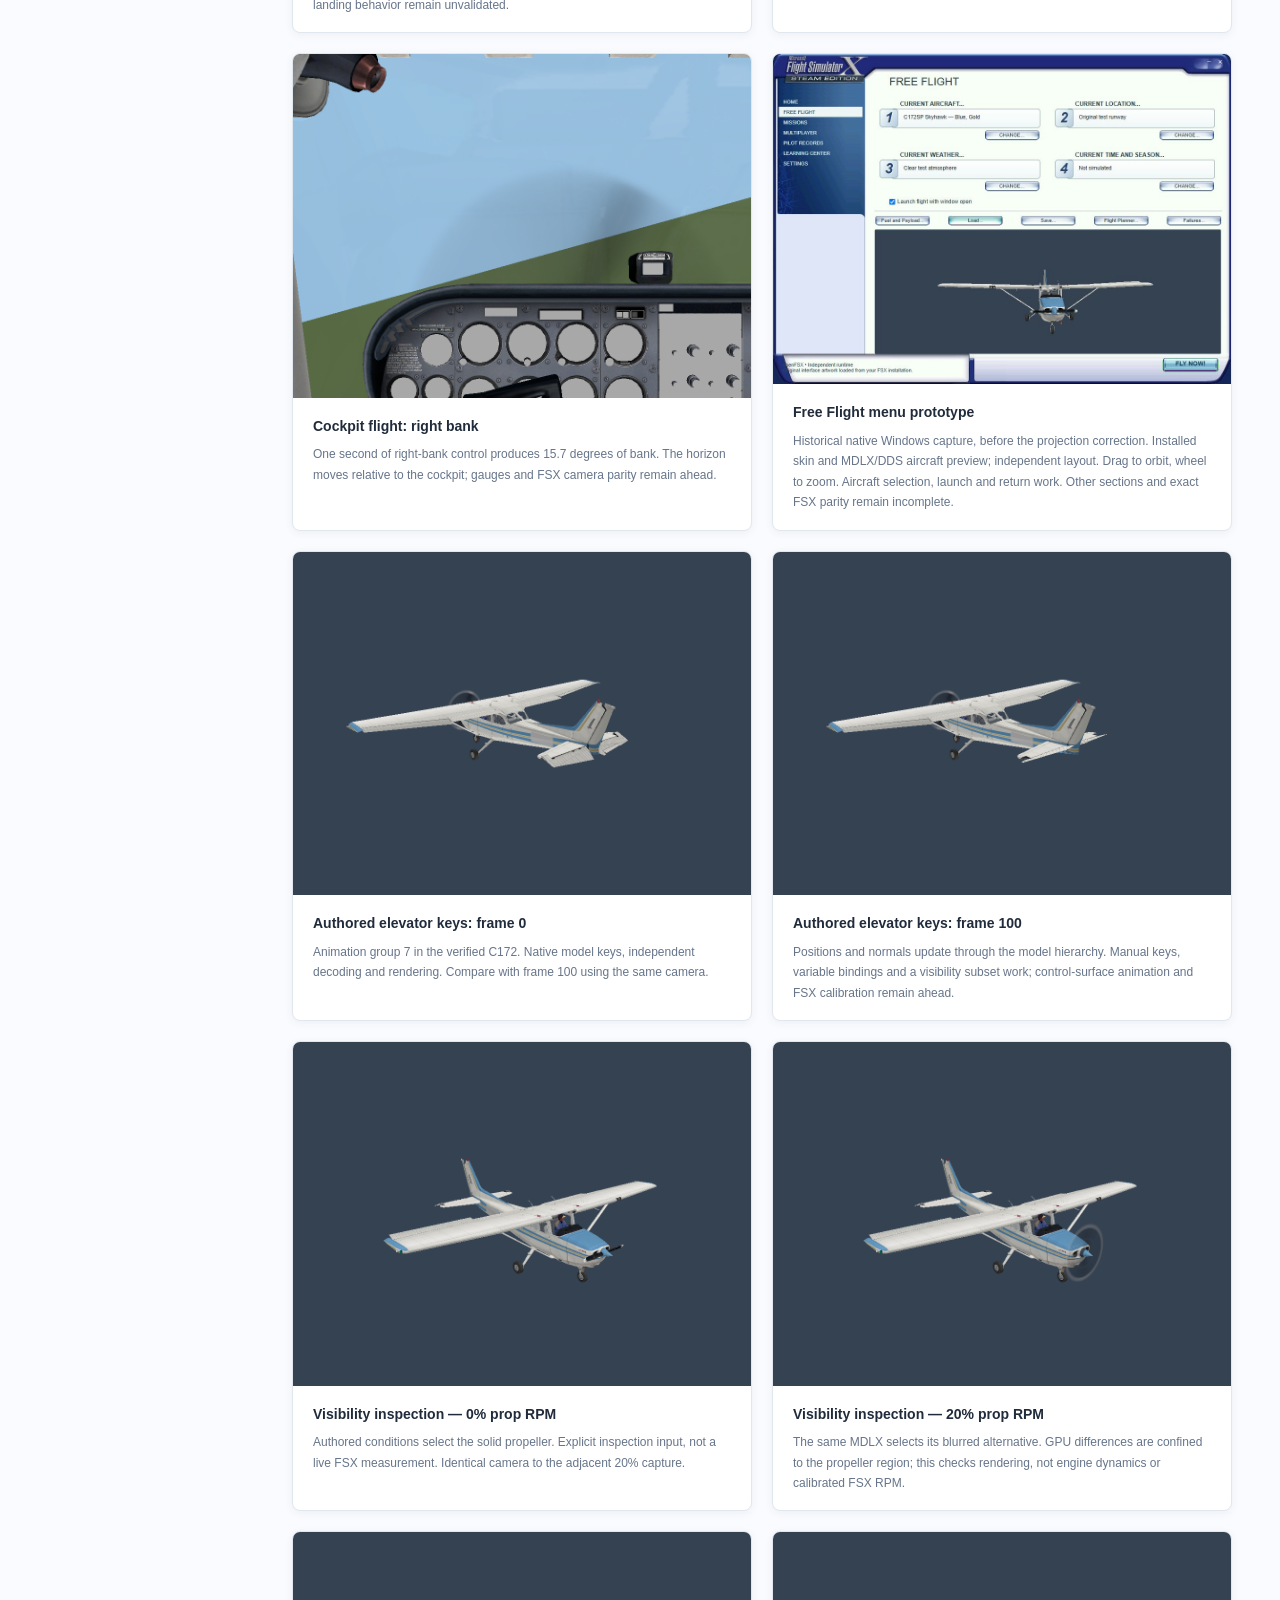
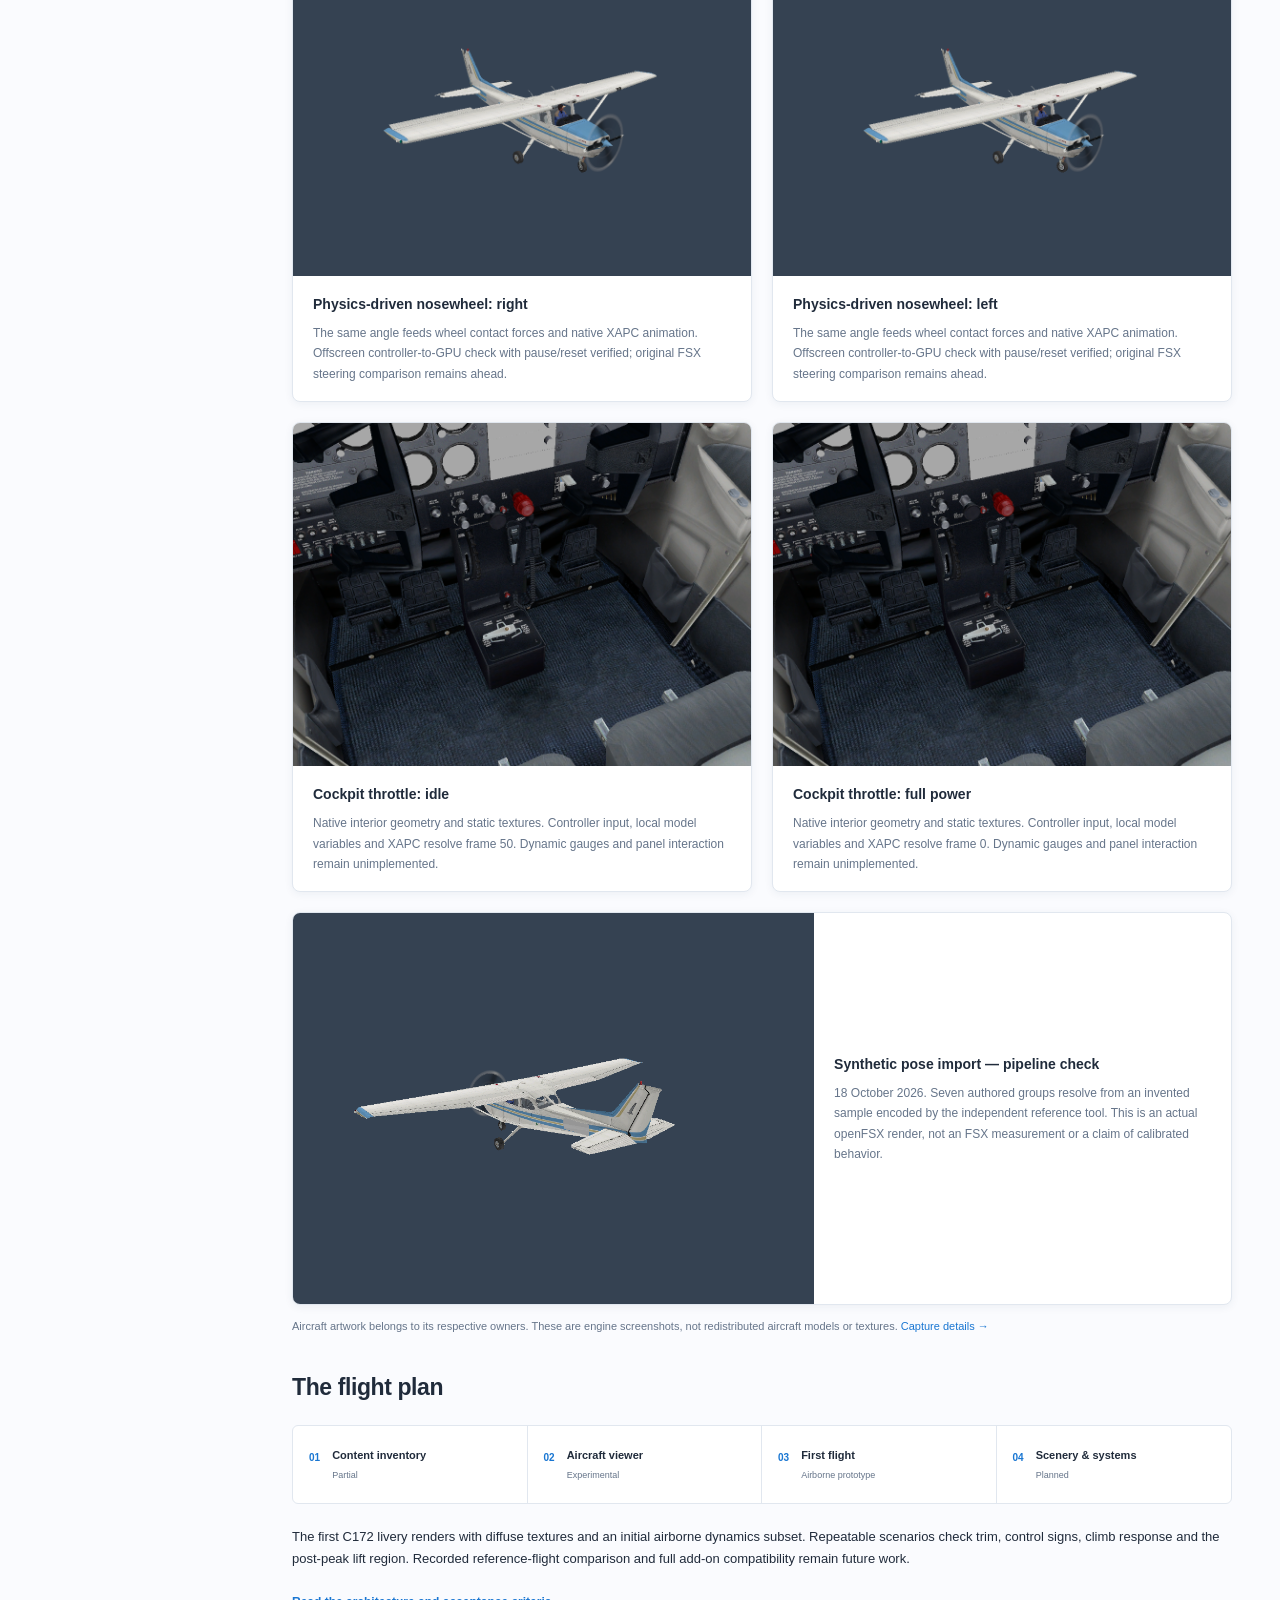
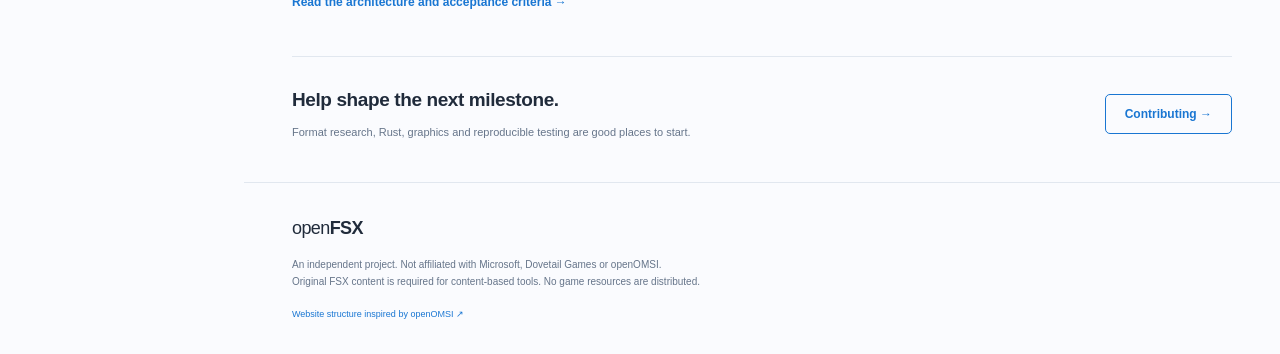
==== commit a7e36a19: "Autogen houses and vegetation from stock annotations Co-Authored-By: Claude Opus 5.5 <noreply@anthro" ====
--- a/site/index.html
+++ b/site/index.html
@@ -61,7 +61,7 @@
         <h2 class="section-title" id="screenshots-title">Inside openFSX</h2>
         <p class="muted">Actual openFSX captures, 17-19 October 2026. C172 engine views use wgpu on an RTX 2080 / Vulkan; the menu is a native Windows host using locally installed skin artwork. Select an image for the full-size capture.</p>
         <div class="screenshot-grid">
-          <figure><a href="assets/screenshots/lowi-air.png" target="_blank" rel="noopener" aria-label="Open full-size Innsbruck airborne view"><img src="assets/screenshots/lowi-air.png" width="960" height="720" loading="lazy" decoding="async" alt="C172 flying over suburban Innsbruck with trees, the Inn valley and hazy Alpine ridges under cumulus clouds."></a><figcaption><strong>Over Innsbruck</strong><span>Airborne start (--airborne): FSX elevation, land-class textures, trees from the stock sheet, distance haze and cumulus.</span></figcaption></figure>
+          <figure><a href="assets/screenshots/lowi-air.png" target="_blank" rel="noopener" aria-label="Open full-size Innsbruck airborne view"><img src="assets/screenshots/lowi-air.png" width="960" height="720" loading="lazy" decoding="async" alt="C172 flying over suburban Innsbruck with trees, the Inn valley and hazy Alpine ridges under cumulus clouds."></a><figcaption><strong>Over Innsbruck</strong><span>Airborne start (--airborne): FSX elevation and land-class textures, autogen houses from the stock annotations, airport objects, taxiways, trees, haze and cumulus.</span></figcaption></figure>
           <figure><a href="assets/screenshots/ksea-air.png" target="_blank" rel="noopener" aria-label="Open full-size Seattle airborne view"><img src="assets/screenshots/ksea-air.png" width="960" height="720" loading="lazy" decoding="async" alt="C172 over Seattle with urban ground textures, runways and a hazy horizon."></a><figcaption><strong>Over Seattle</strong><span>Urban land-class textures, streamed terrain, runways and haze.</span></figcaption></figure>
           <figure><a href="assets/screenshots/ksea-sky.png" target="_blank" rel="noopener" aria-label="Open full-size Seattle sky and clouds"><img src="assets/screenshots/ksea-sky.png" width="960" height="720" loading="lazy" decoding="async" alt="C172 on Seattle-Tacoma runway 16L under a blue sky gradient with scattered cumulus clouds."></a><figcaption><strong>Sky and cumulus</strong><span>Installed FSX noon sky gradient and cumulus puff sprites; clusters of crossed translucent puffs above the terrain. Weather themes and time of day not yet simulated.</span></figcaption></figure>
           <figure><a href="assets/screenshots/lowi-cockpit.png" target="_blank" rel="noopener" aria-label="Open full-size Innsbruck cockpit with terrain"><img src="assets/screenshots/lowi-cockpit.png" width="960" height="720" loading="lazy" decoding="async" alt="C172 cockpit with live instruments on Innsbruck runway 08, Alpine ridges rising on both sides of the valley."></a><figcaption><strong>Innsbruck 08: Alpine terrain</strong><span>Elevation and land class decoded from the installed BGLs by the installed terrain.dll through the x86 helper; stock summer FSX ground textures per land class, airport flattened. Urban texture choice approximated.</span></figcaption></figure>
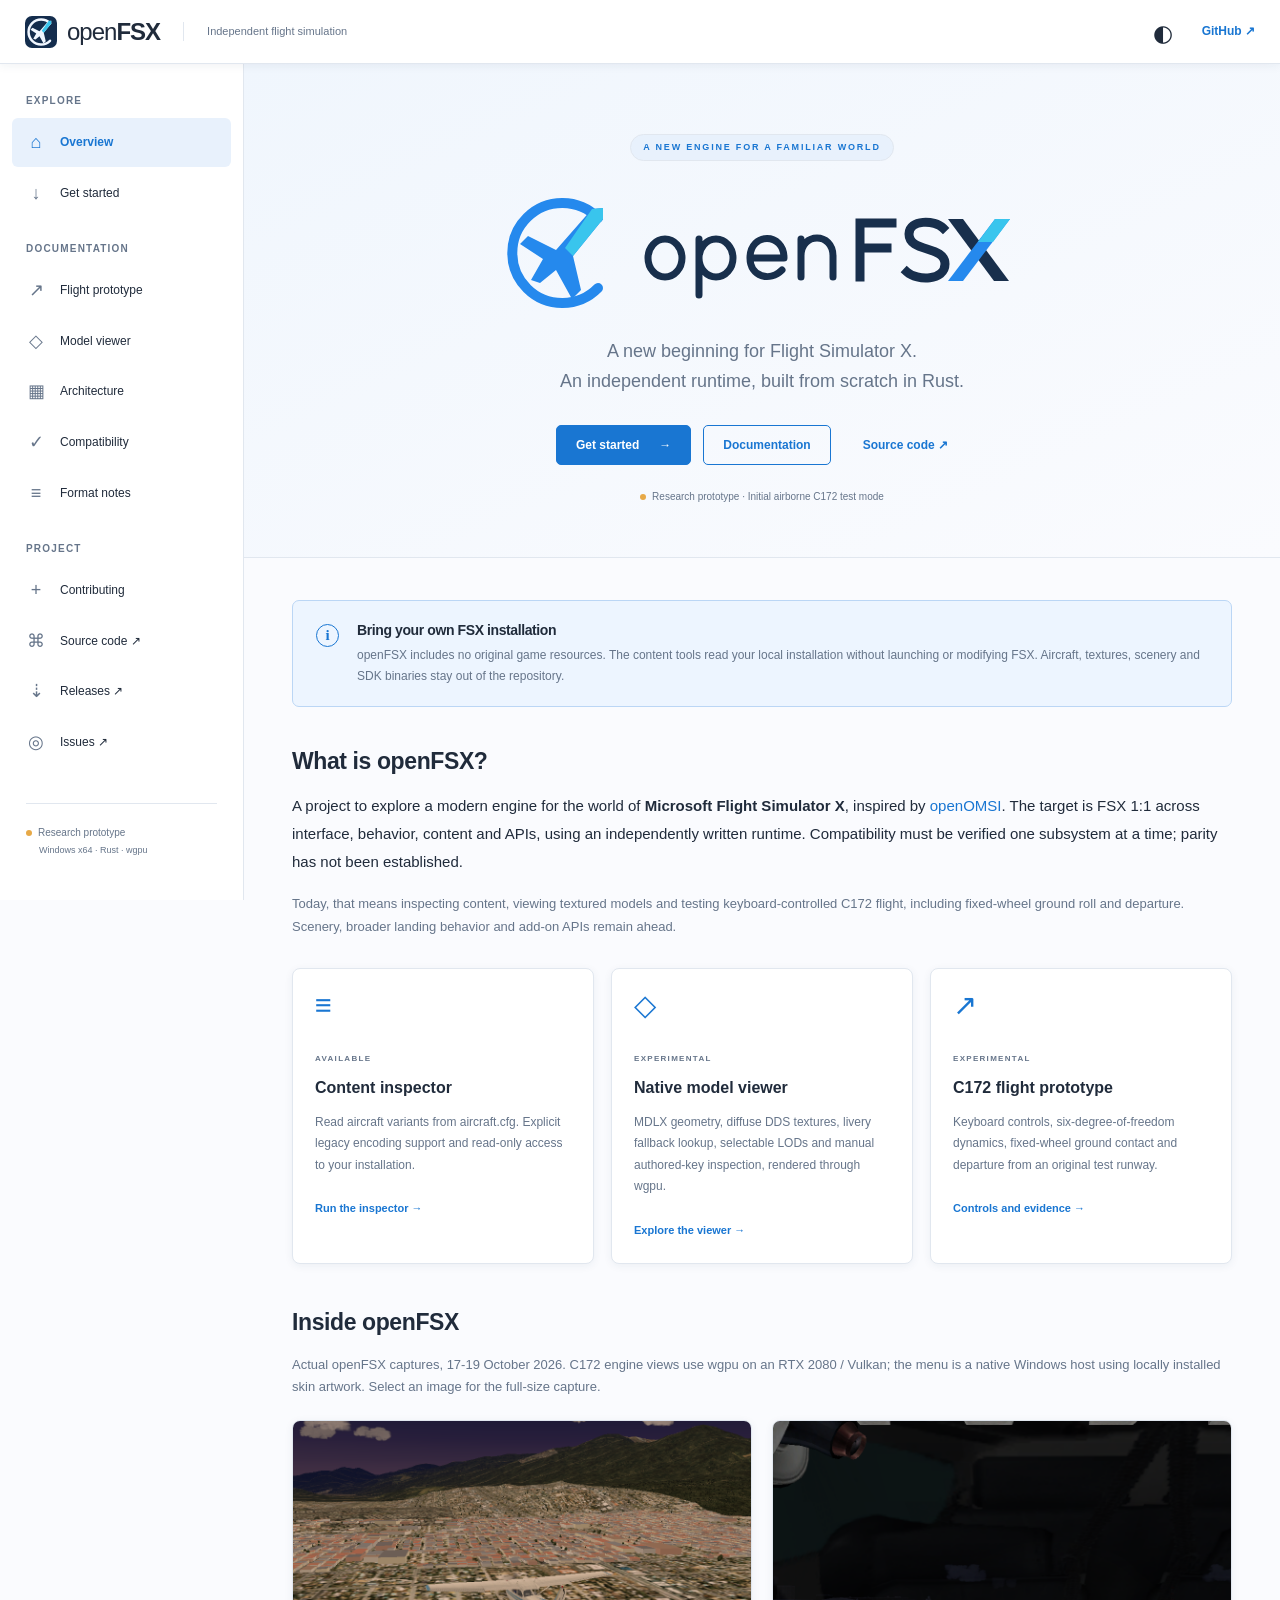
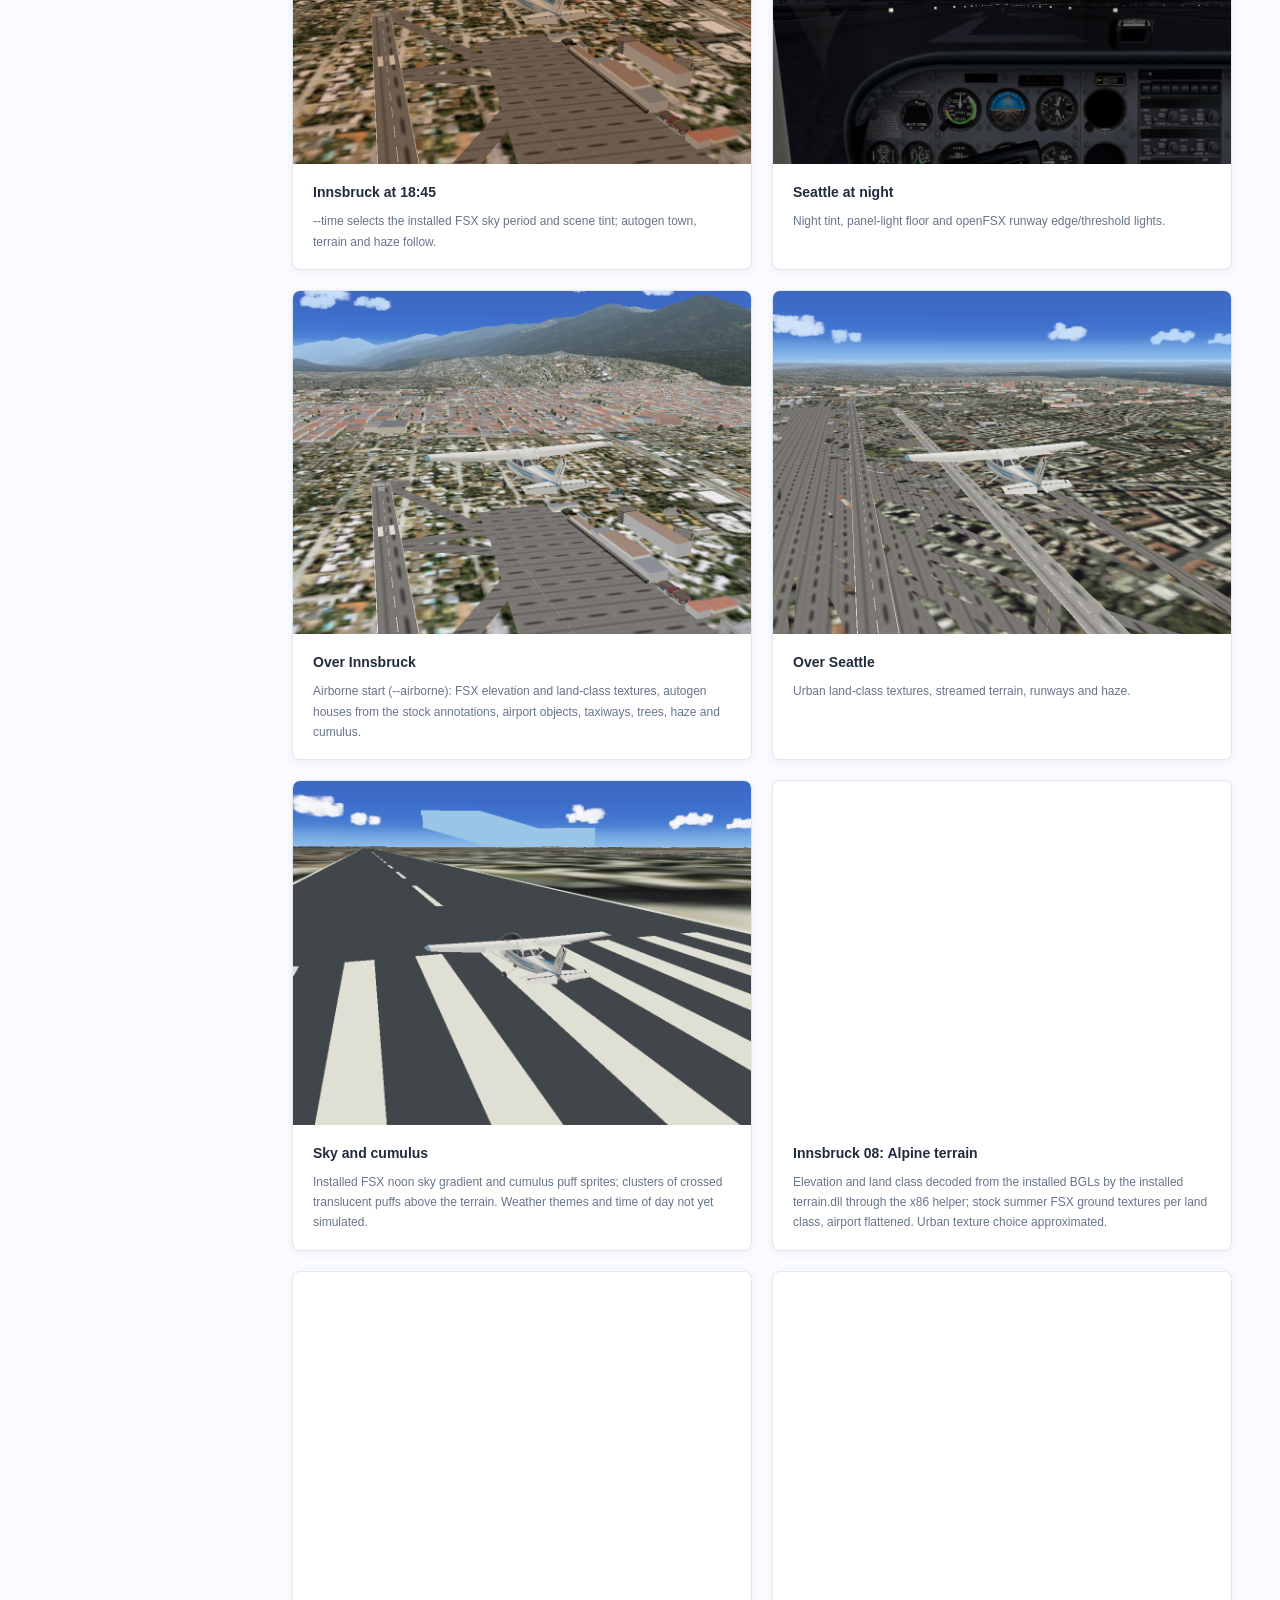
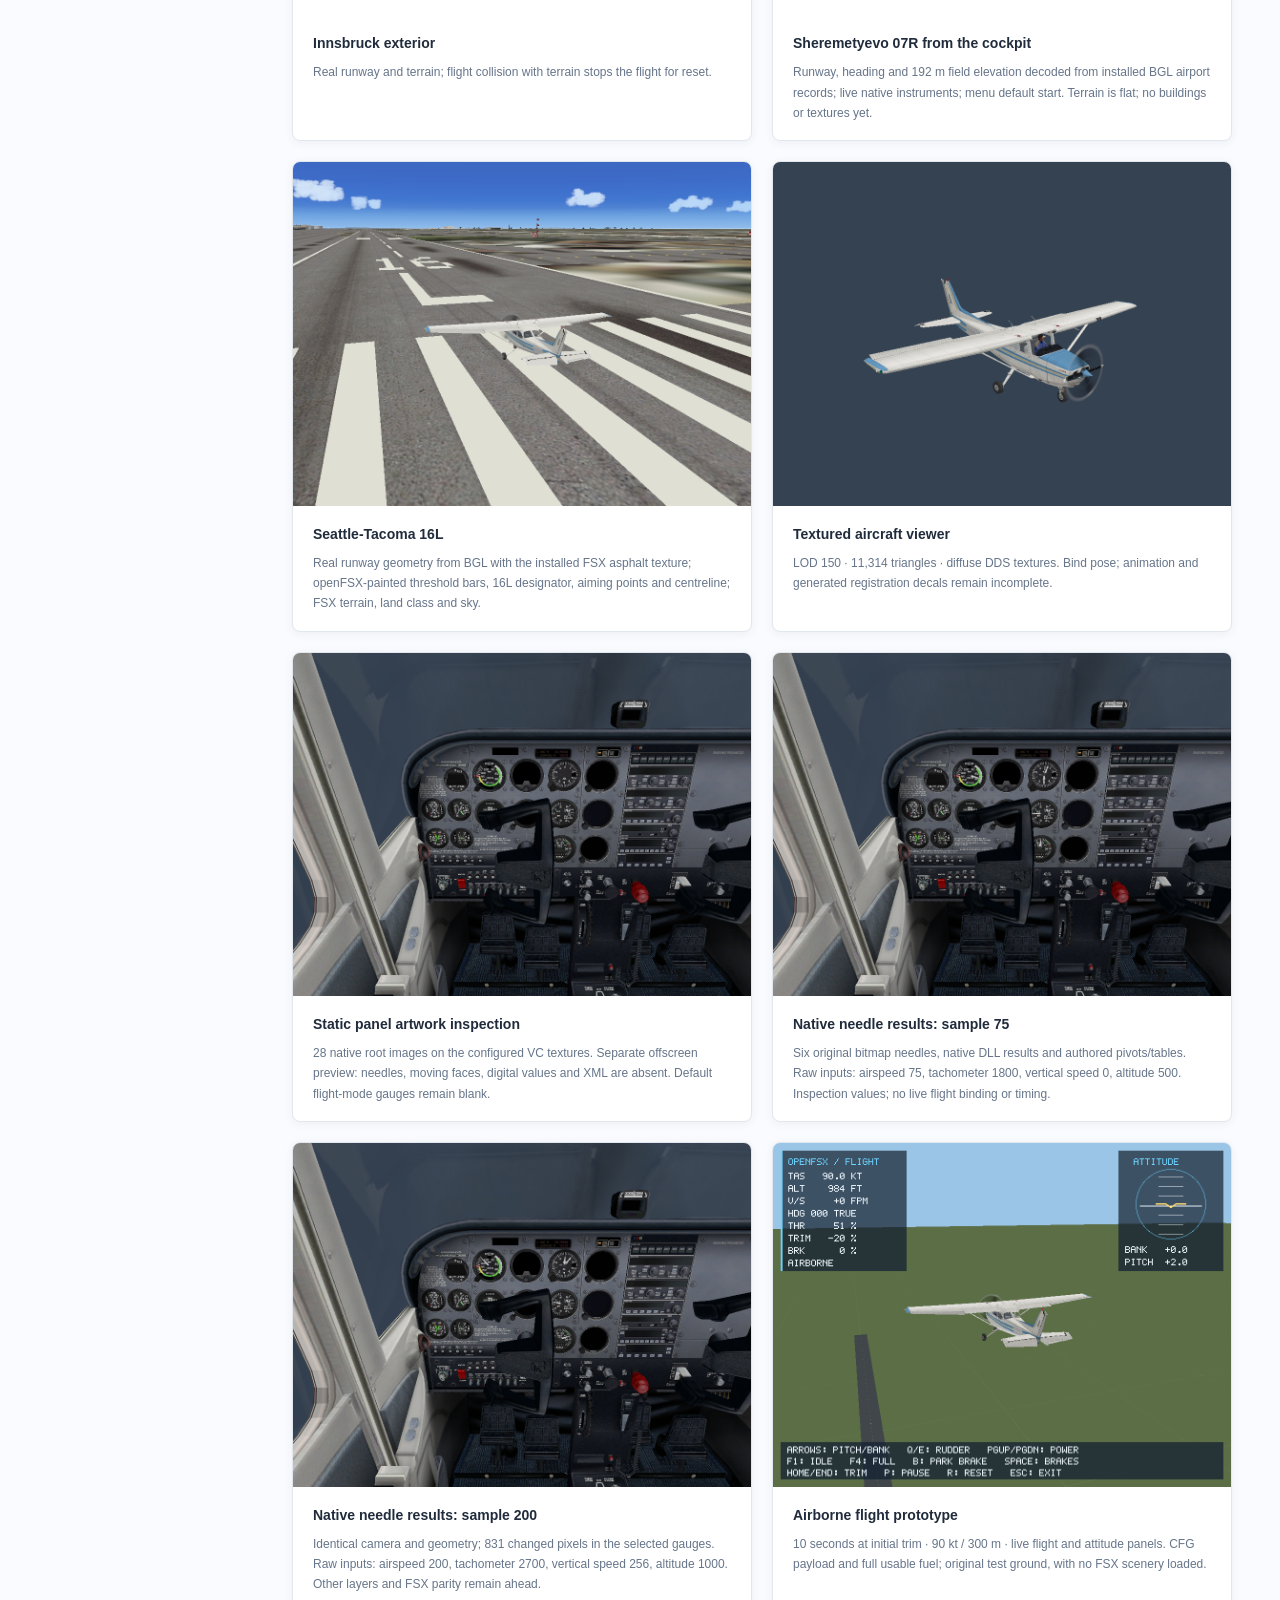
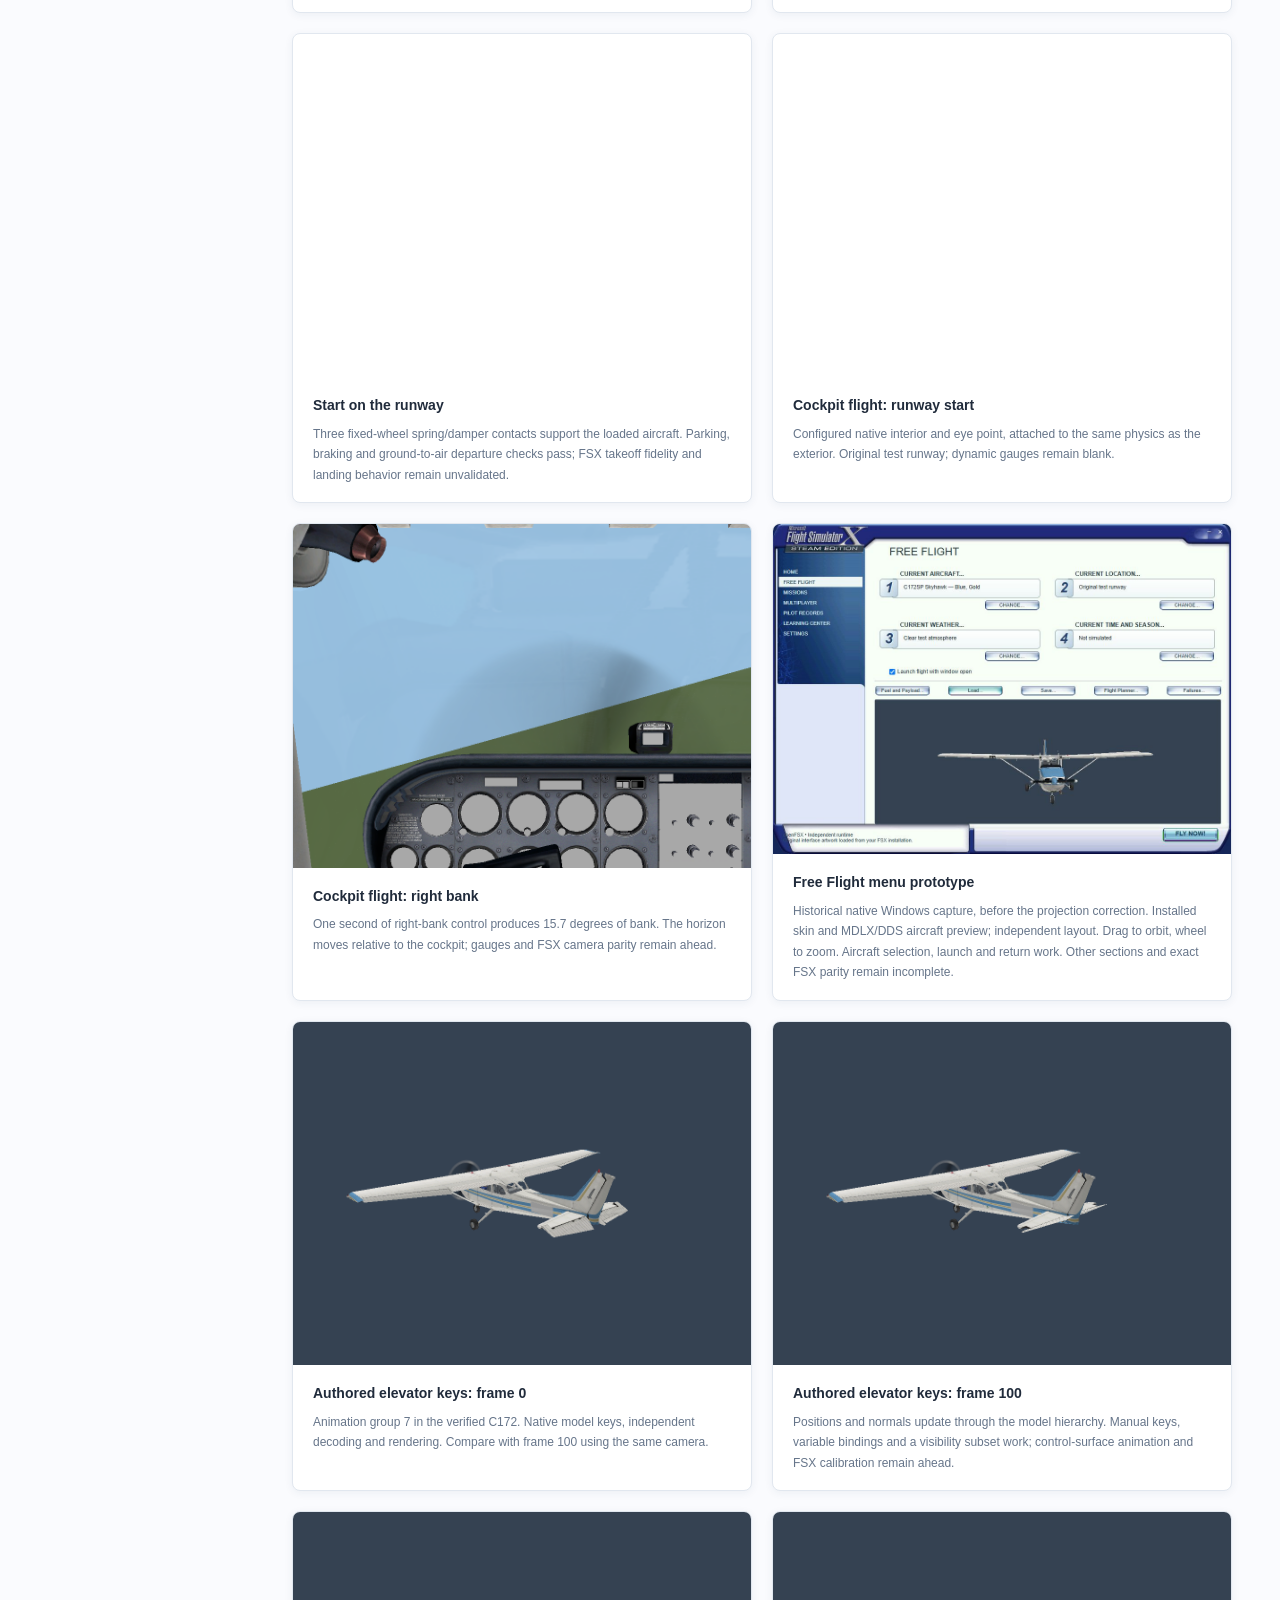
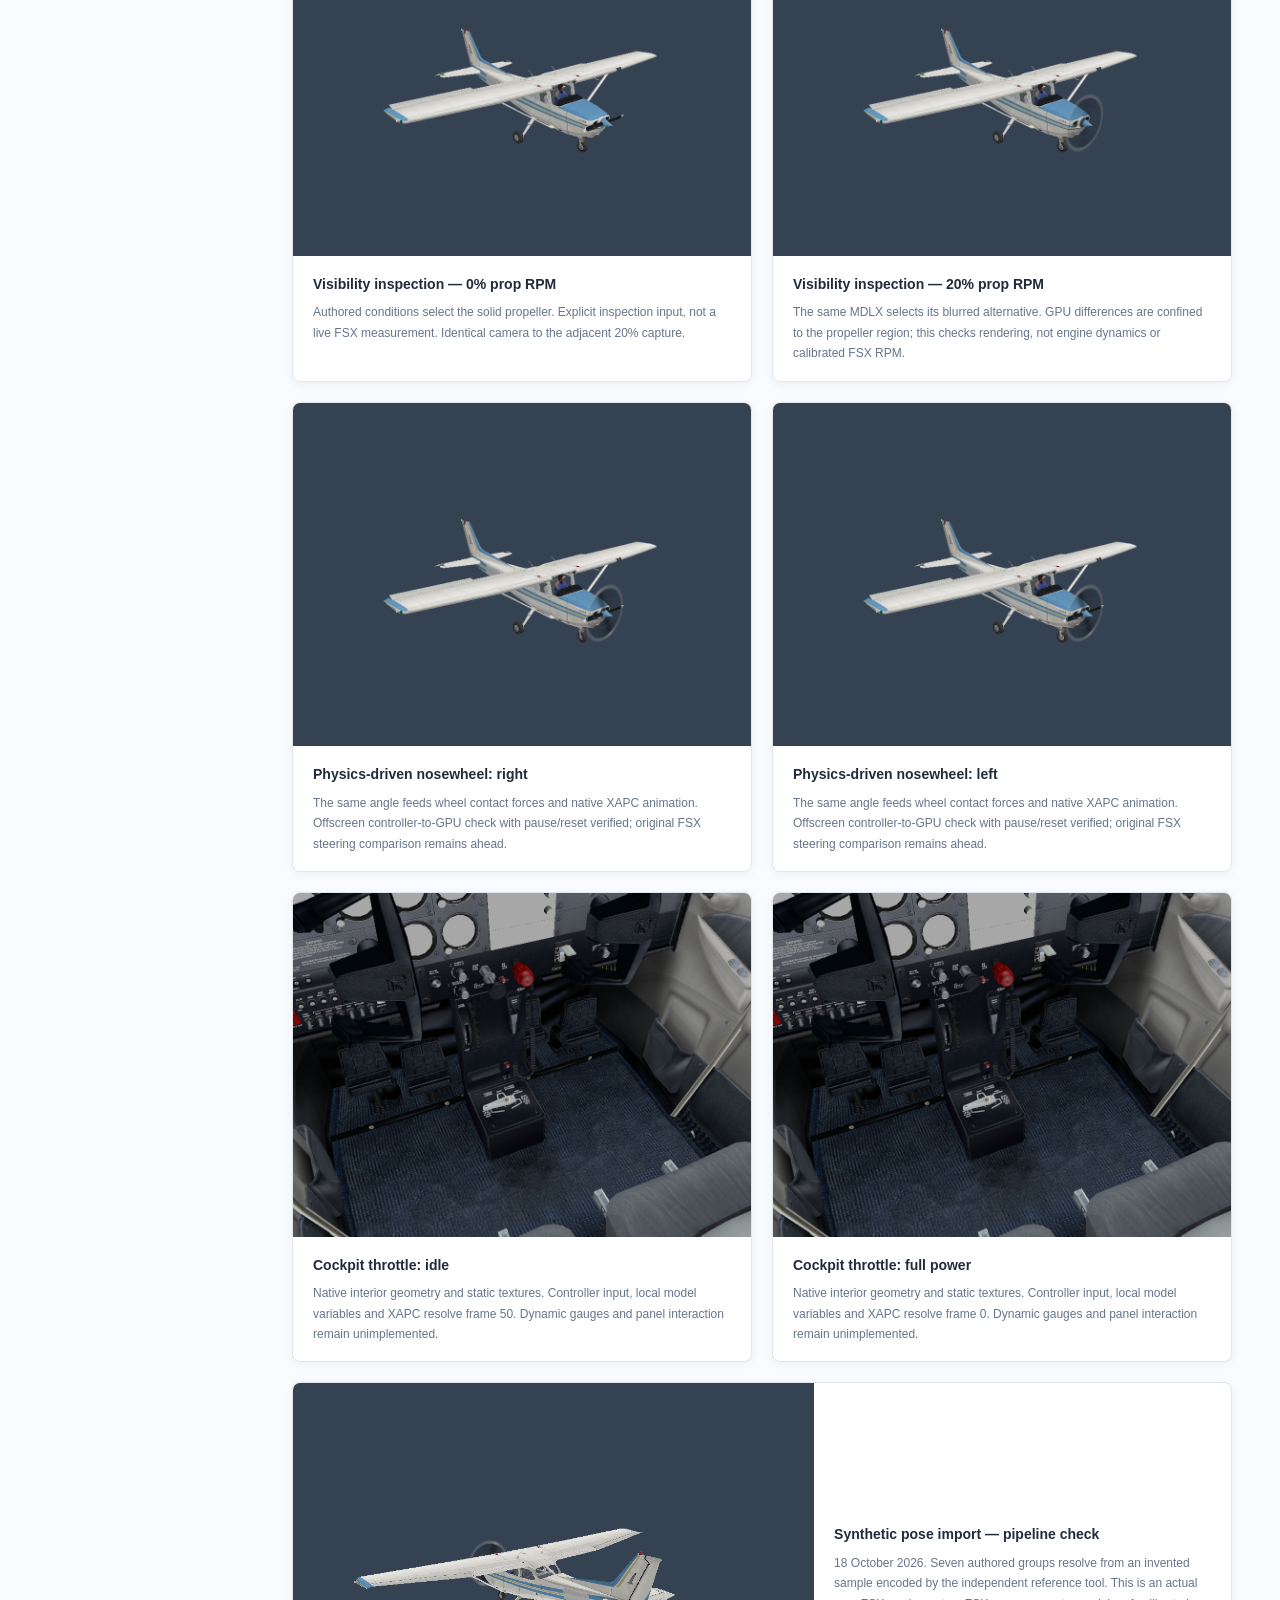
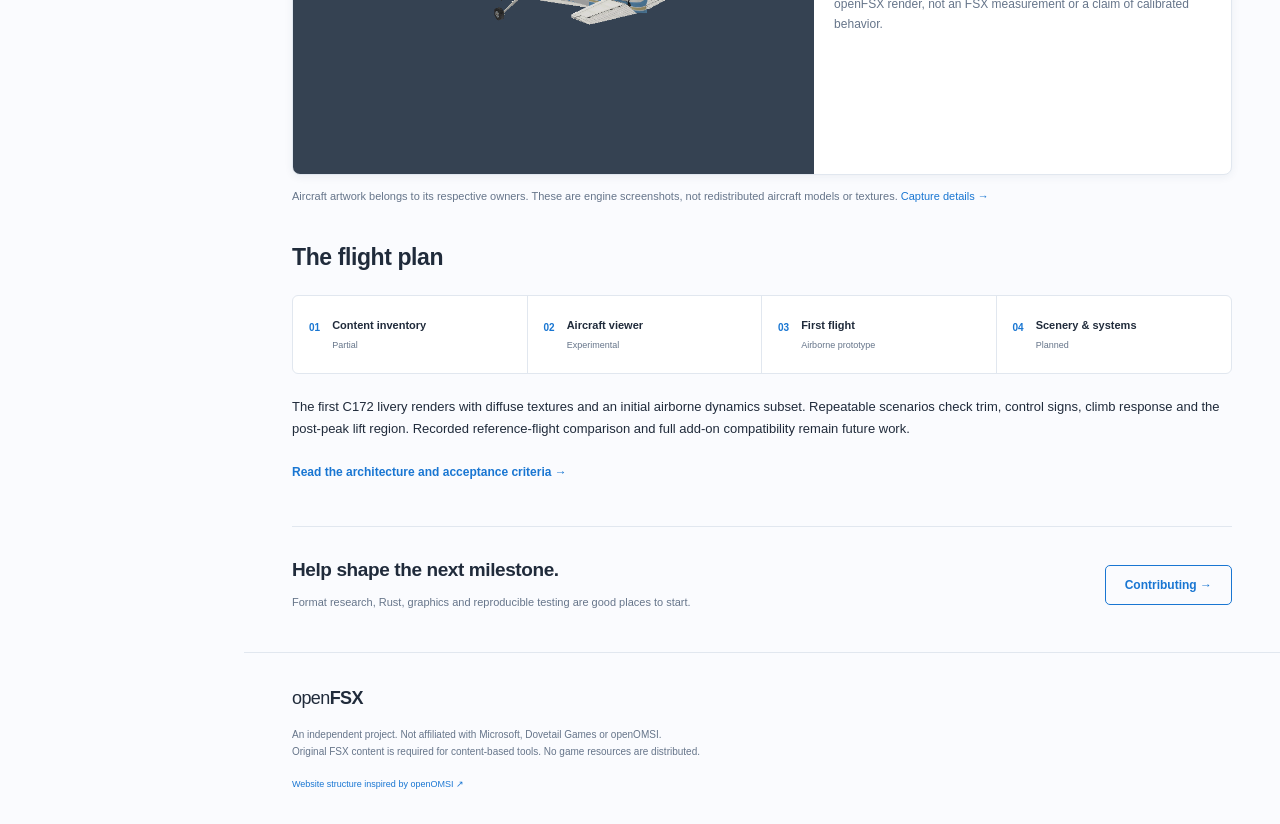
==== commit 9bd55a9e: "Time of day: FSX sky periods, scene tint, runway lights; cockpit far plane Co-Authored-By: Claude Op" ====
--- a/site/index.html
+++ b/site/index.html
@@ -61,6 +61,8 @@
         <h2 class="section-title" id="screenshots-title">Inside openFSX</h2>
         <p class="muted">Actual openFSX captures, 17-19 October 2026. C172 engine views use wgpu on an RTX 2080 / Vulkan; the menu is a native Windows host using locally installed skin artwork. Select an image for the full-size capture.</p>
         <div class="screenshot-grid">
+          <figure><a href="assets/screenshots/lowi-dusk.png" target="_blank" rel="noopener" aria-label="Open full-size Innsbruck at dusk"><img src="assets/screenshots/lowi-dusk.png" width="960" height="720" loading="lazy" decoding="async" alt="C172 over Innsbruck at dusk under a purple FSX sky with warm-lit terrain and town."></a><figcaption><strong>Innsbruck at 18:45</strong><span>--time selects the installed FSX sky period and scene tint; autogen town, terrain and haze follow.</span></figcaption></figure>
+          <figure><a href="assets/screenshots/ksea-night.png" target="_blank" rel="noopener" aria-label="Open full-size Seattle at night"><img src="assets/screenshots/ksea-night.png" width="960" height="720" loading="lazy" decoding="async" alt="C172 cockpit at night on Seattle runway 16L with lit instruments and runway edge lights."></a><figcaption><strong>Seattle at night</strong><span>Night tint, panel-light floor and openFSX runway edge/threshold lights.</span></figcaption></figure>
           <figure><a href="assets/screenshots/lowi-air.png" target="_blank" rel="noopener" aria-label="Open full-size Innsbruck airborne view"><img src="assets/screenshots/lowi-air.png" width="960" height="720" loading="lazy" decoding="async" alt="C172 flying over suburban Innsbruck with trees, the Inn valley and hazy Alpine ridges under cumulus clouds."></a><figcaption><strong>Over Innsbruck</strong><span>Airborne start (--airborne): FSX elevation and land-class textures, autogen houses from the stock annotations, airport objects, taxiways, trees, haze and cumulus.</span></figcaption></figure>
           <figure><a href="assets/screenshots/ksea-air.png" target="_blank" rel="noopener" aria-label="Open full-size Seattle airborne view"><img src="assets/screenshots/ksea-air.png" width="960" height="720" loading="lazy" decoding="async" alt="C172 over Seattle with urban ground textures, runways and a hazy horizon."></a><figcaption><strong>Over Seattle</strong><span>Urban land-class textures, streamed terrain, runways and haze.</span></figcaption></figure>
           <figure><a href="assets/screenshots/ksea-sky.png" target="_blank" rel="noopener" aria-label="Open full-size Seattle sky and clouds"><img src="assets/screenshots/ksea-sky.png" width="960" height="720" loading="lazy" decoding="async" alt="C172 on Seattle-Tacoma runway 16L under a blue sky gradient with scattered cumulus clouds."></a><figcaption><strong>Sky and cumulus</strong><span>Installed FSX noon sky gradient and cumulus puff sprites; clusters of crossed translucent puffs above the terrain. Weather themes and time of day not yet simulated.</span></figcaption></figure>
